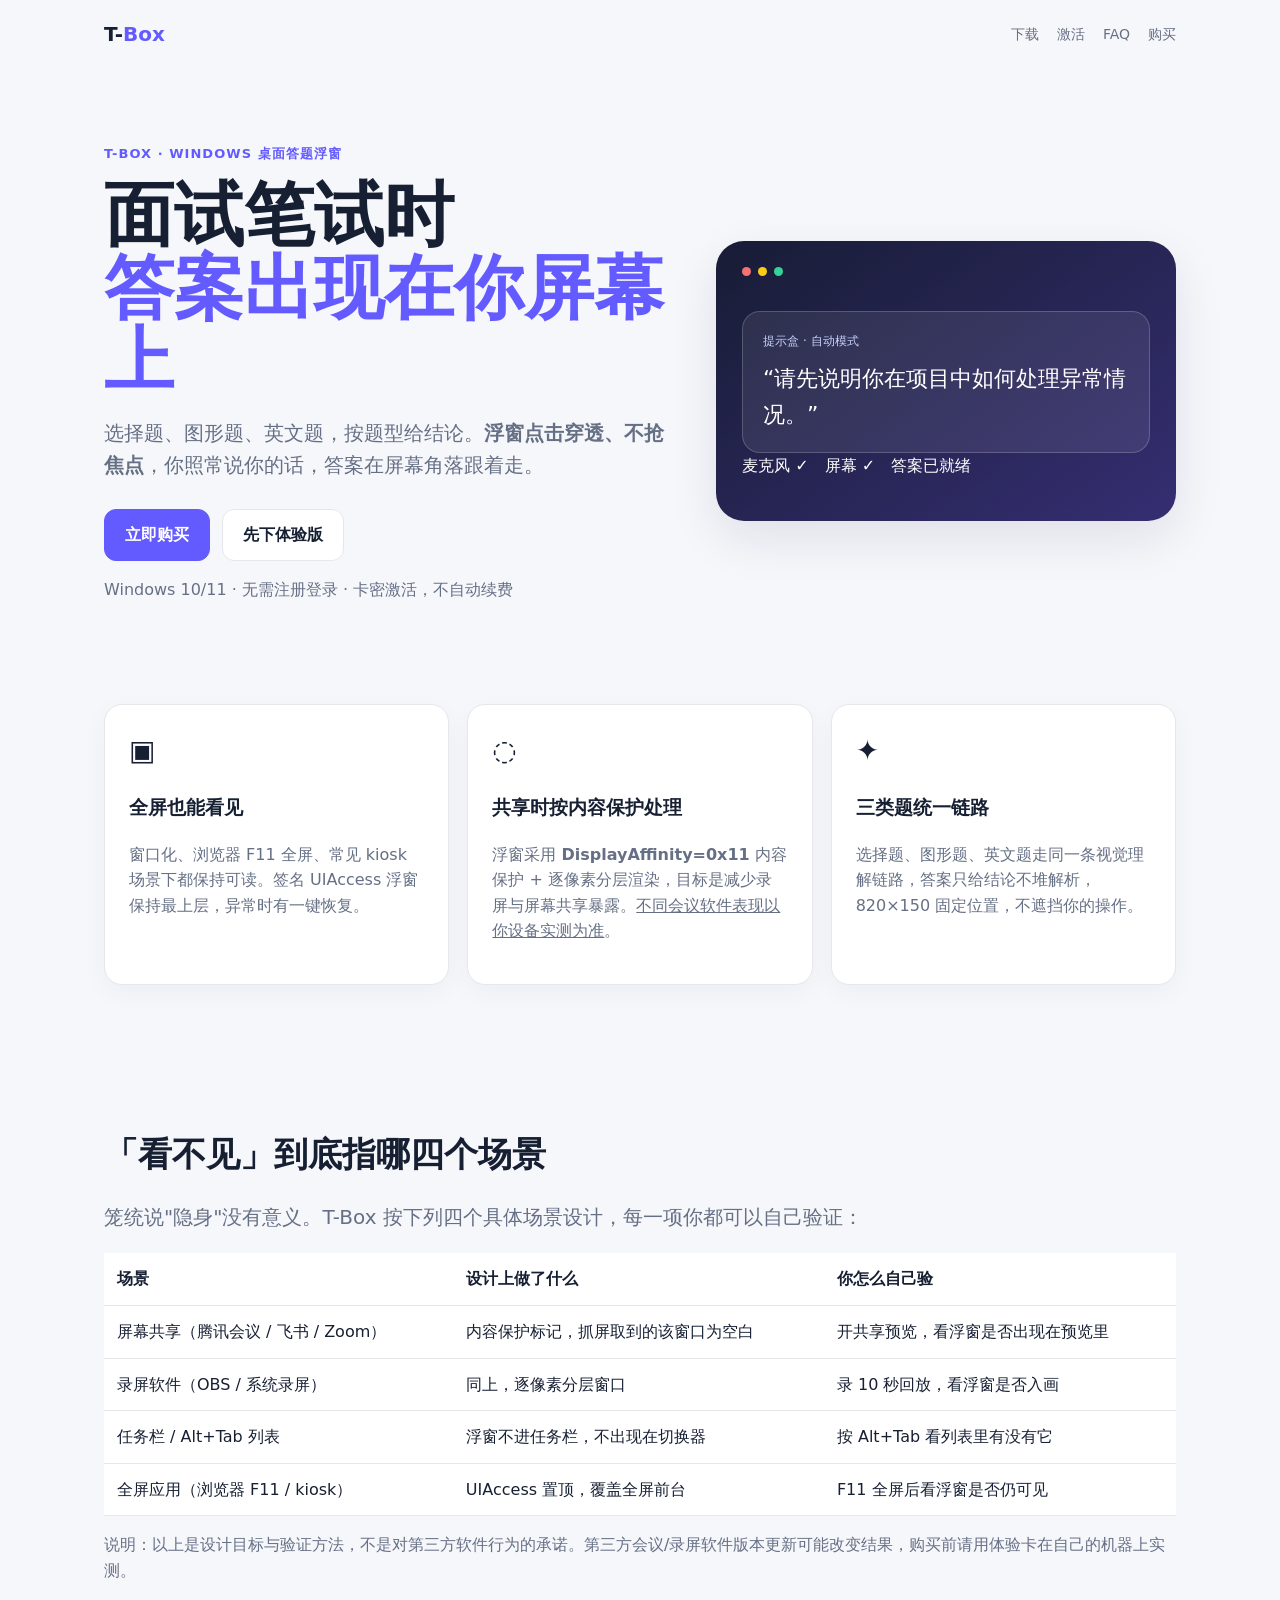
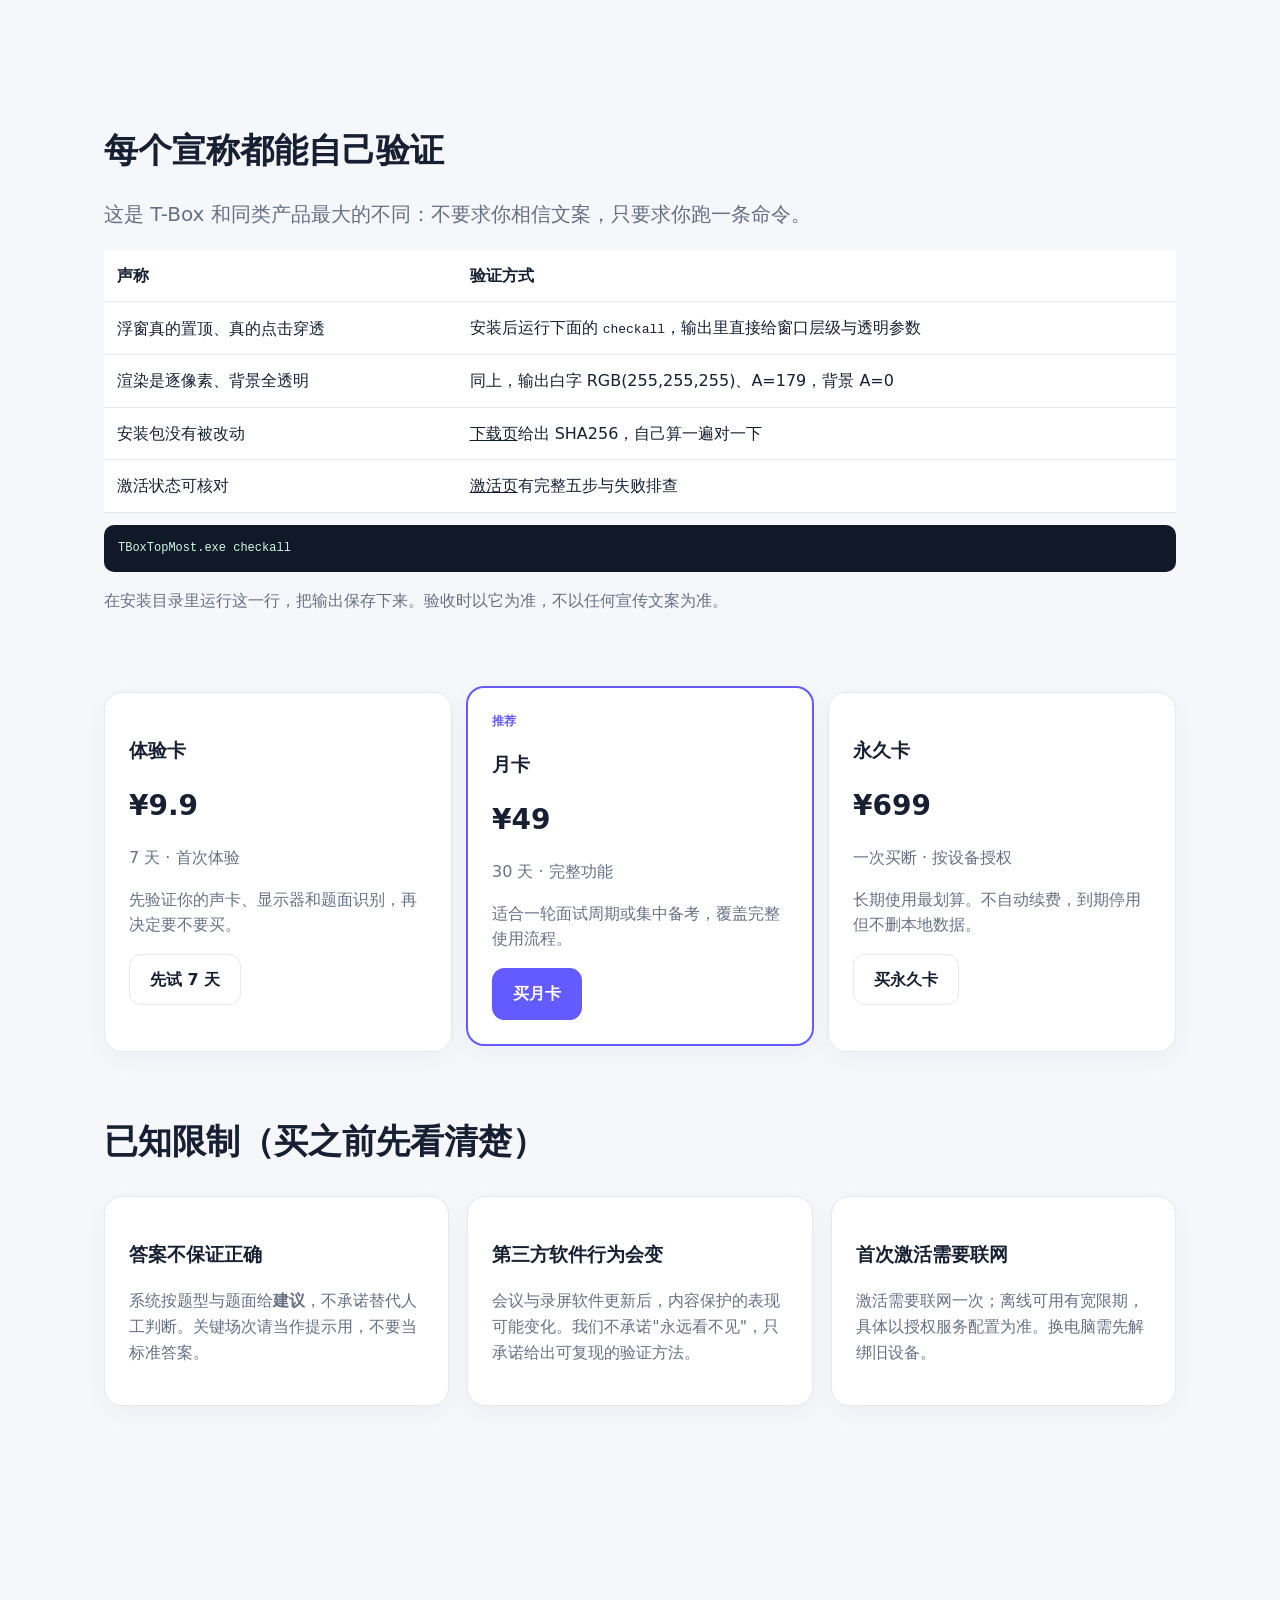
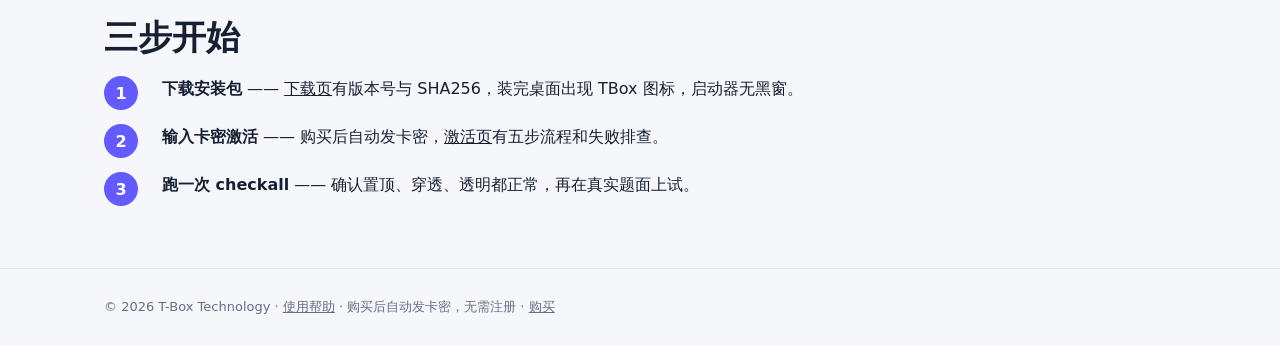
==== index.html @ 89841cba "T-Box 官网预览：4 页静态站（价格以 commercial/SELL.md 为准）" ====
<!doctype html>
<html lang="zh-CN">
<head>
<meta charset="utf-8">
<meta name="viewport" content="width=device-width,initial-scale=1">
<title>T-Box｜面试笔试时，答案出现在你屏幕上</title>
<meta name="description" content="T-Box 是 Windows 桌面答案浮窗：选择题、图形题、英文题按要求给答案，浮窗点击穿透、不抢焦点，共享与录屏按内容保护设计。先试后买，卡密激活，不自动续费。">
<link rel="stylesheet" href="assets/style.css?v=0.1.21">
<script src="assets/config.js?v=0.1.21"></script>
<script defer src="assets/app.js?v=0.1.21"></script>
<link rel="icon" href="assets/img/logo.svg" type="image/svg+xml"></head>
<body>

<nav class="nav">
  <a class="brand" href="index.html">T-<span>Box</span></a>
  <div class="navlinks">
    <a href="download.html">下载</a>
    <a href="activate.html">激活</a>
    <a href="faq.html">FAQ</a>
    <a data-buy href="#buy">购买</a>
  </div>
</nav>

<main class="wrap">

  <!-- 首屏：3 秒说清「谁的什么痛、怎么解决、凭什么信」 -->
  <section class="hero">
    <div>
      <div class="eyebrow">T-BOX · WINDOWS 桌面答题浮窗</div>
      <h1>面试笔试时<br><em>答案出现在你屏幕上</em></h1>
      <p class="lead">选择题、图形题、英文题，按题型给结论。<strong>浮窗点击穿透、不抢焦点</strong>，你照常说你的话，答案在屏幕角落跟着走。</p>
      <div class="actions">
        <a class="btn primary" data-buy href="#buy">立即购买</a>
        <a class="btn" href="download.html">先下体验版</a>
      </div>
      <p class="muted">Windows 10/11 · 无需注册登录 · 卡密激活，不自动续费</p>
    </div>
    <div class="hero-card">
      <div class="mockbar"><i class="dot"></i><i class="dot"></i><i class="dot"></i></div>
      <div class="answer"><small>提示盒 · 自动模式</small>“请先说明你在项目中如何处理异常情况。”</div>
      <div>麦克风 ✓　屏幕 ✓　答案已就绪</div>
    </div>
  </section>

  <!-- 三个核心能力 -->
  <section class="cards">
    <article class="card">
      <div class="icon">▣</div>
      <h3>全屏也能看见</h3>
      <p class="muted">窗口化、浏览器 F11 全屏、常见 kiosk 场景下都保持可读。签名 UIAccess 浮窗保持最上层，异常时有一键恢复。</p>
    </article>
    <article class="card">
      <div class="icon">◌</div>
      <h3>共享时按内容保护处理</h3>
      <p class="muted">浮窗采用 <strong>DisplayAffinity=0x11</strong> 内容保护 + 逐像素分层渲染，目标是减少录屏与屏幕共享暴露。<a href="faq.html">不同会议软件表现以你设备实测为准</a>。</p>
    </article>
    <article class="card">
      <div class="icon">✦</div>
      <h3>三类题统一链路</h3>
      <p class="muted">选择题、图形题、英文题走同一条视觉理解链路，答案只给结论不堆解析，820×150 固定位置，不遮挡你的操作。</p>
    </article>
  </section>

  <!-- 照搬竞品最强的一招：把「看不见」拆成四个具体场景 -->
  <section class="section">
    <h2>「看不见」到底指哪四个场景</h2>
    <p class="lead">笼统说"隐身"没有意义。T-Box 按下列四个具体场景设计，每一项你都可以自己验证：</p>
    <table class="table">
      <thead><tr><th>场景</th><th>设计上做了什么</th><th>你怎么自己验</th></tr></thead>
      <tbody>
        <tr><td>屏幕共享（腾讯会议 / 飞书 / Zoom）</td><td>内容保护标记，抓屏取到的该窗口为空白</td><td>开共享预览，看浮窗是否出现在预览里</td></tr>
        <tr><td>录屏软件（OBS / 系统录屏）</td><td>同上，逐像素分层窗口</td><td>录 10 秒回放，看浮窗是否入画</td></tr>
        <tr><td>任务栏 / Alt+Tab 列表</td><td>浮窗不进任务栏，不出现在切换器</td><td>按 Alt+Tab 看列表里有没有它</td></tr>
        <tr><td>全屏应用（浏览器 F11 / kiosk）</td><td>UIAccess 置顶，覆盖全屏前台</td><td>F11 全屏后看浮窗是否仍可见</td></tr>
      </tbody>
    </table>
    <p class="muted">说明：以上是设计目标与验证方法，不是对第三方软件行为的承诺。第三方会议/录屏软件版本更新可能改变结果，购买前请用体验卡在自己的机器上实测。</p>
  </section>

  <!-- 我们的差异化：可验证。竞品全是纯文案 -->
  <section class="section">
    <h2>每个宣称都能自己验证</h2>
    <p class="lead">这是 T-Box 和同类产品最大的不同：不要求你相信文案，只要求你跑一条命令。</p>
    <table class="table">
      <thead><tr><th>声称</th><th>验证方式</th></tr></thead>
      <tbody>
        <tr><td>浮窗真的置顶、真的点击穿透</td><td>安装后运行下面的 <code>checkall</code>，输出里直接给窗口层级与透明参数</td></tr>
        <tr><td>渲染是逐像素、背景全透明</td><td>同上，输出白字 RGB(255,255,255)、A=179，背景 A=0</td></tr>
        <tr><td>安装包没有被改动</td><td><a href="download.html">下载页</a>给出 SHA256，自己算一遍对一下</td></tr>
        <tr><td>激活状态可核对</td><td><a href="activate.html">激活页</a>有完整五步与失败排查</td></tr>
      </tbody>
    </table>
    <pre class="code">TBoxTopMost.exe checkall</pre>
    <p class="muted">在安装目录里运行这一行，把输出保存下来。验收时以它为准，不以任何宣传文案为准。</p>
  </section>

  <!-- 价格：唯一数据源，与 commercial/SELL.md 保持一致 -->
  <section class="pricing">
    <article class="card price">
      <h3>体验卡</h3>
      <strong>¥9.9</strong>
      <p class="muted">7 天 · 首次体验</p>
      <p class="muted">先验证你的声卡、显示器和题面识别，再决定要不要买。</p>
      <a class="btn" data-buy href="#buy">先试 7 天</a>
    </article>
    <article class="card price recommended">
      <div class="tag">推荐</div>
      <h3>月卡</h3>
      <strong>¥49</strong>
      <p class="muted">30 天 · 完整功能</p>
      <p class="muted">适合一轮面试周期或集中备考，覆盖完整使用流程。</p>
      <a class="btn primary" data-buy href="#buy">买月卡</a>
    </article>
    <article class="card price">
      <h3>永久卡</h3>
      <strong>¥699</strong>
      <p class="muted">一次买断 · 按设备授权</p>
      <p class="muted">长期使用最划算。不自动续费，到期停用但不删本地数据。</p>
      <a class="btn" data-buy href="#buy">买永久卡</a>
    </article>
  </section>

  <!-- 已知限制：诚实是最便宜的信任 -->
  <section class="section">
    <h2>已知限制（买之前先看清楚）</h2>
    <div class="cards">
      <article class="card">
        <h3>答案不保证正确</h3>
        <p class="muted">系统按题型与题面给<strong>建议</strong>，不承诺替代人工判断。关键场次请当作提示用，不要当标准答案。</p>
      </article>
      <article class="card">
        <h3>第三方软件行为会变</h3>
        <p class="muted">会议与录屏软件更新后，内容保护的表现可能变化。我们不承诺"永远看不见"，只承诺给出可复现的验证方法。</p>
      </article>
      <article class="card">
        <h3>首次激活需要联网</h3>
        <p class="muted">激活需要联网一次；离线可用有宽限期，具体以授权服务配置为准。换电脑需先解绑旧设备。</p>
      </article>
    </div>
  </section>

  <!-- 上手三步 -->
  <section class="section">
    <h2>三步开始</h2>
    <div class="steps">
      <div class="step"><div><strong>下载安装包</strong> —— <a href="download.html">下载页</a>有版本号与 SHA256，装完桌面出现 TBox 图标，启动器无黑窗。</div></div>
      <div class="step"><div><strong>输入卡密激活</strong> —— 购买后自动发卡密，<a href="activate.html">激活页</a>有五步流程和失败排查。</div></div>
      <div class="step"><div><strong>跑一次 checkall</strong> —— 确认置顶、穿透、透明都正常，再在真实题面上试。</div></div>
    </div>
  </section>

</main>

<footer class="footer">
  <div class="wrap">
    © 2026 T-Box Technology · <a href="faq.html">使用帮助</a> · 购买后自动发卡密，无需注册 ·
    <a data-buy href="#buy">购买</a>
  </div>
</footer>

</body>
</html>
---- assets/style.css ----
:root{color-scheme:light dark;--bg:#f6f7fb;--panel:#fff;--text:#172033;--muted:#667085;--line:#e5e7eb;--accent:#635bff;--shadow:0 18px 50px #10182818}*{box-sizing:border-box}body{margin:0;font-family:system-ui,-apple-system,"Segoe UI","Microsoft YaHei",sans-serif;background:var(--bg);color:var(--text);line-height:1.6}a{color:inherit}.nav,.wrap{max-width:1120px;margin:auto}.nav{padding:18px 24px;display:flex;align-items:center;justify-content:space-between}.brand{font-weight:800;font-size:20px;text-decoration:none}.brand span{color:var(--accent)}.navlinks{display:flex;gap:18px;font-size:14px;color:var(--muted)}.navlinks a{text-decoration:none}.hero{padding:76px 0 70px;display:grid;grid-template-columns:1.1fr .9fr;gap:50px;align-items:center}.wrap{padding:0 24px}.eyebrow{color:var(--accent);font-weight:700;font-size:13px;letter-spacing:.08em}.hero h1{font-size:clamp(38px,6vw,70px);line-height:1.04;margin:14px 0}.hero h1 em{font-style:normal;color:var(--accent)}.lead{font-size:20px;color:var(--muted)}.actions{display:flex;gap:12px;margin-top:28px;flex-wrap:wrap}.btn{display:inline-flex;align-items:center;justify-content:center;padding:12px 20px;border-radius:12px;text-decoration:none;font-weight:750;border:1px solid var(--line);background:var(--panel)}.btn.primary{background:var(--accent);border-color:var(--accent);color:#fff}.hero-card{background:linear-gradient(145deg,#181c35,#352e72);border-radius:28px;padding:26px;color:#fff;box-shadow:var(--shadow);min-height:280px}.mockbar{display:flex;gap:7px}.dot{width:9px;height:9px;border-radius:50%;background:#f87171}.dot:nth-child(2){background:#facc15}.dot:nth-child(3){background:#34d399}.answer{margin-top:35px;border:1px solid #ffffff30;background:#ffffff15;border-radius:18px;padding:20px;font-size:22px}.answer small{display:block;font-size:12px;color:#c7d2fe;margin-bottom:10px}.cards,.pricing{display:grid;gap:18px}.cards{grid-template-columns:repeat(3,1fr);padding:16px 0 80px}.card,.panel{background:var(--panel);border:1px solid var(--line);border-radius:18px;padding:24px;box-shadow:0 8px 26px #1018280a}.icon{font-size:28px}.muted{color:var(--muted)}.section{padding:62px 0}.section h2{font-size:34px;margin:0 0 12px}.pricing{grid-template-columns:repeat(auto-fit,minmax(240px,1fr));gap:14px}.price strong{font-size:28px}.price.recommended{border:2px solid var(--accent);transform:translateY(-6px)}.tag{color:var(--accent);font-size:12px;font-weight:800}.footer{border-top:1px solid var(--line);padding:28px 0;color:var(--muted);font-size:13px}.table{width:100%;border-collapse:collapse;background:var(--panel)}.table th,.table td{padding:13px;border-bottom:1px solid var(--line);text-align:left}.code{font-family:ui-monospace,Consolas,monospace;word-break:break-all;font-size:12px;background:#111827;color:#d1fae5;padding:14px;border-radius:10px}.steps{counter-reset:step;display:grid;gap:14px}.step{display:grid;grid-template-columns:44px 1fr;gap:14px}.step:before{counter-increment:step;content:counter(step);background:var(--accent);color:white;border-radius:50%;width:34px;height:34px;display:grid;place-items:center;font-weight:800}.placeholder{border:1px dashed #94a3b8;border-radius:12px;padding:22px;text-align:center;color:var(--muted)}.faq details{background:var(--panel);border:1px solid var(--line);padding:16px 18px;border-radius:12px;margin:10px 0}.faq summary{font-weight:700;cursor:pointer}@media(max-width:800px){.hero{grid-template-columns:1fr;padding-top:45px}.cards,.pricing{grid-template-columns:1fr}.navlinks{display:none}.hero-card{min-height:220px}}@media(prefers-color-scheme:dark){:root{--bg:#0b1020;--panel:#121a2b;--text:#edf2ff;--muted:#aab4c8;--line:#27334d;--shadow:0 18px 50px #0006}}
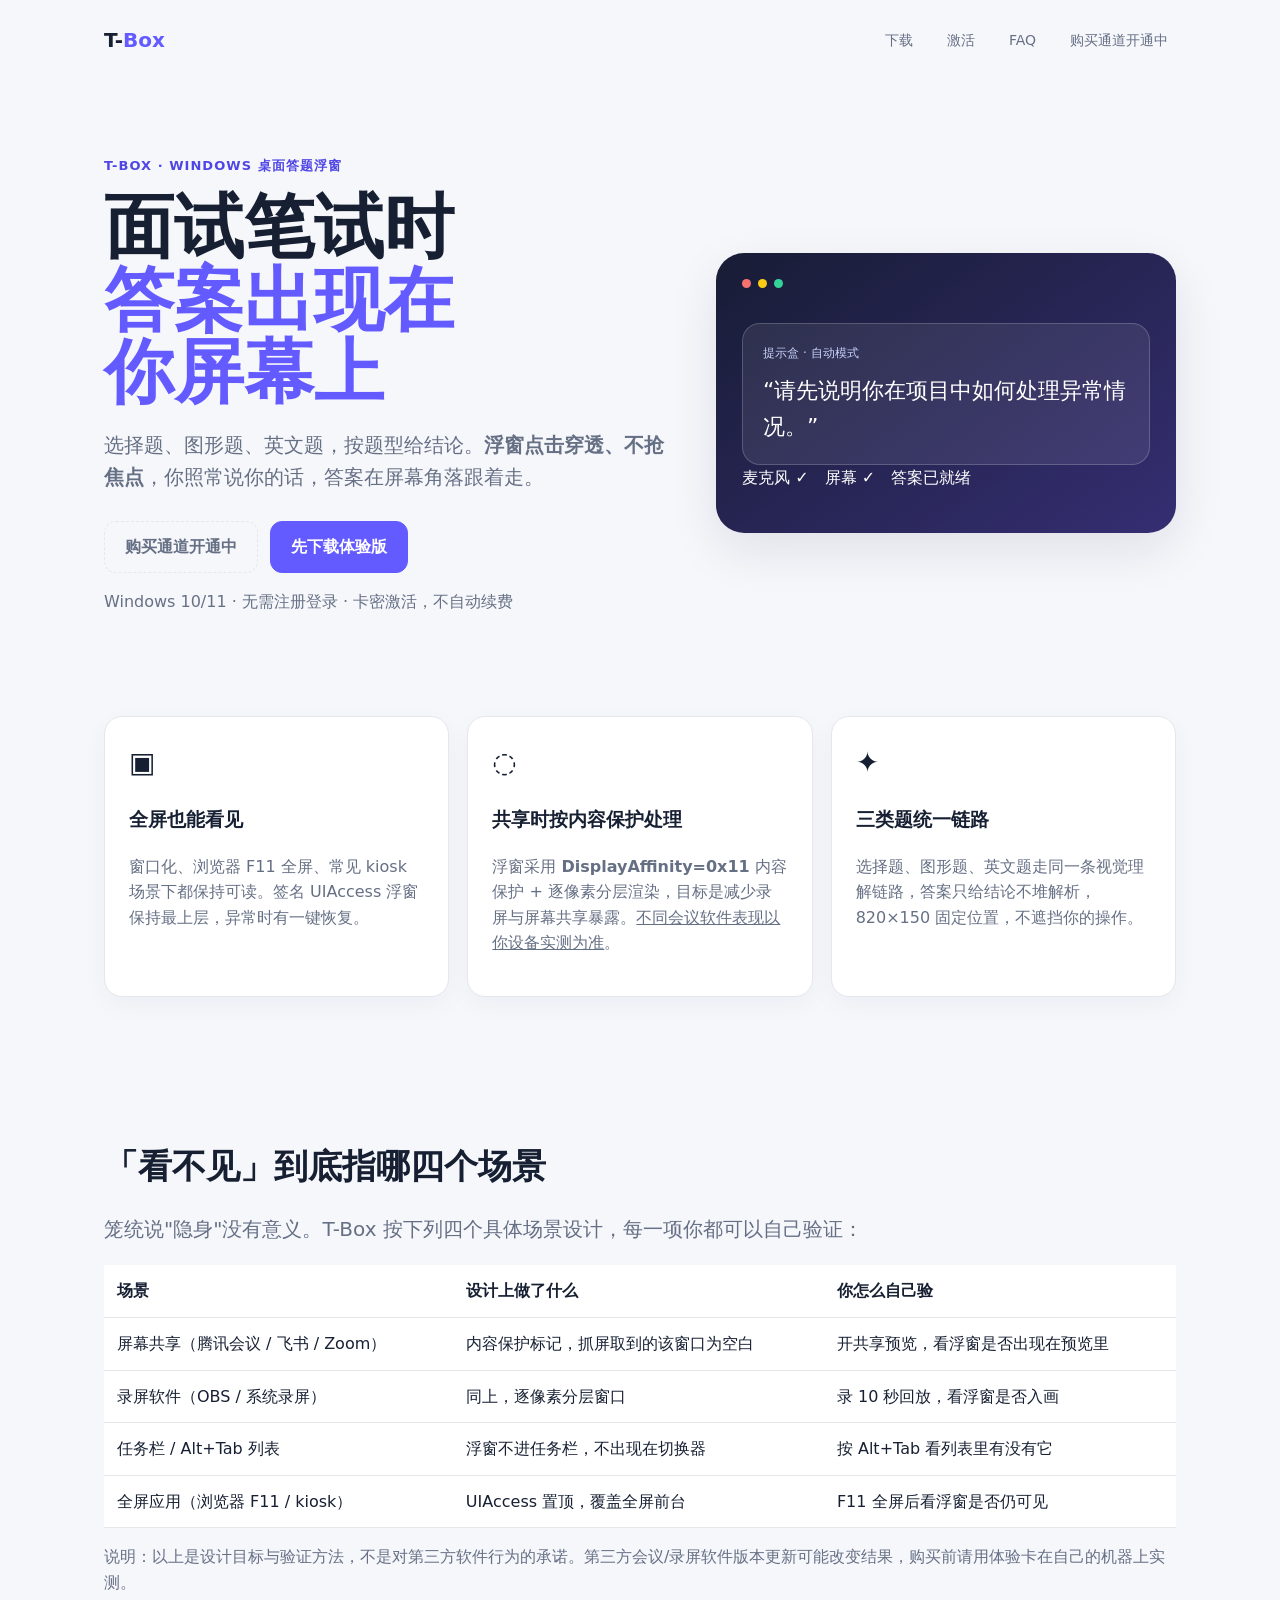
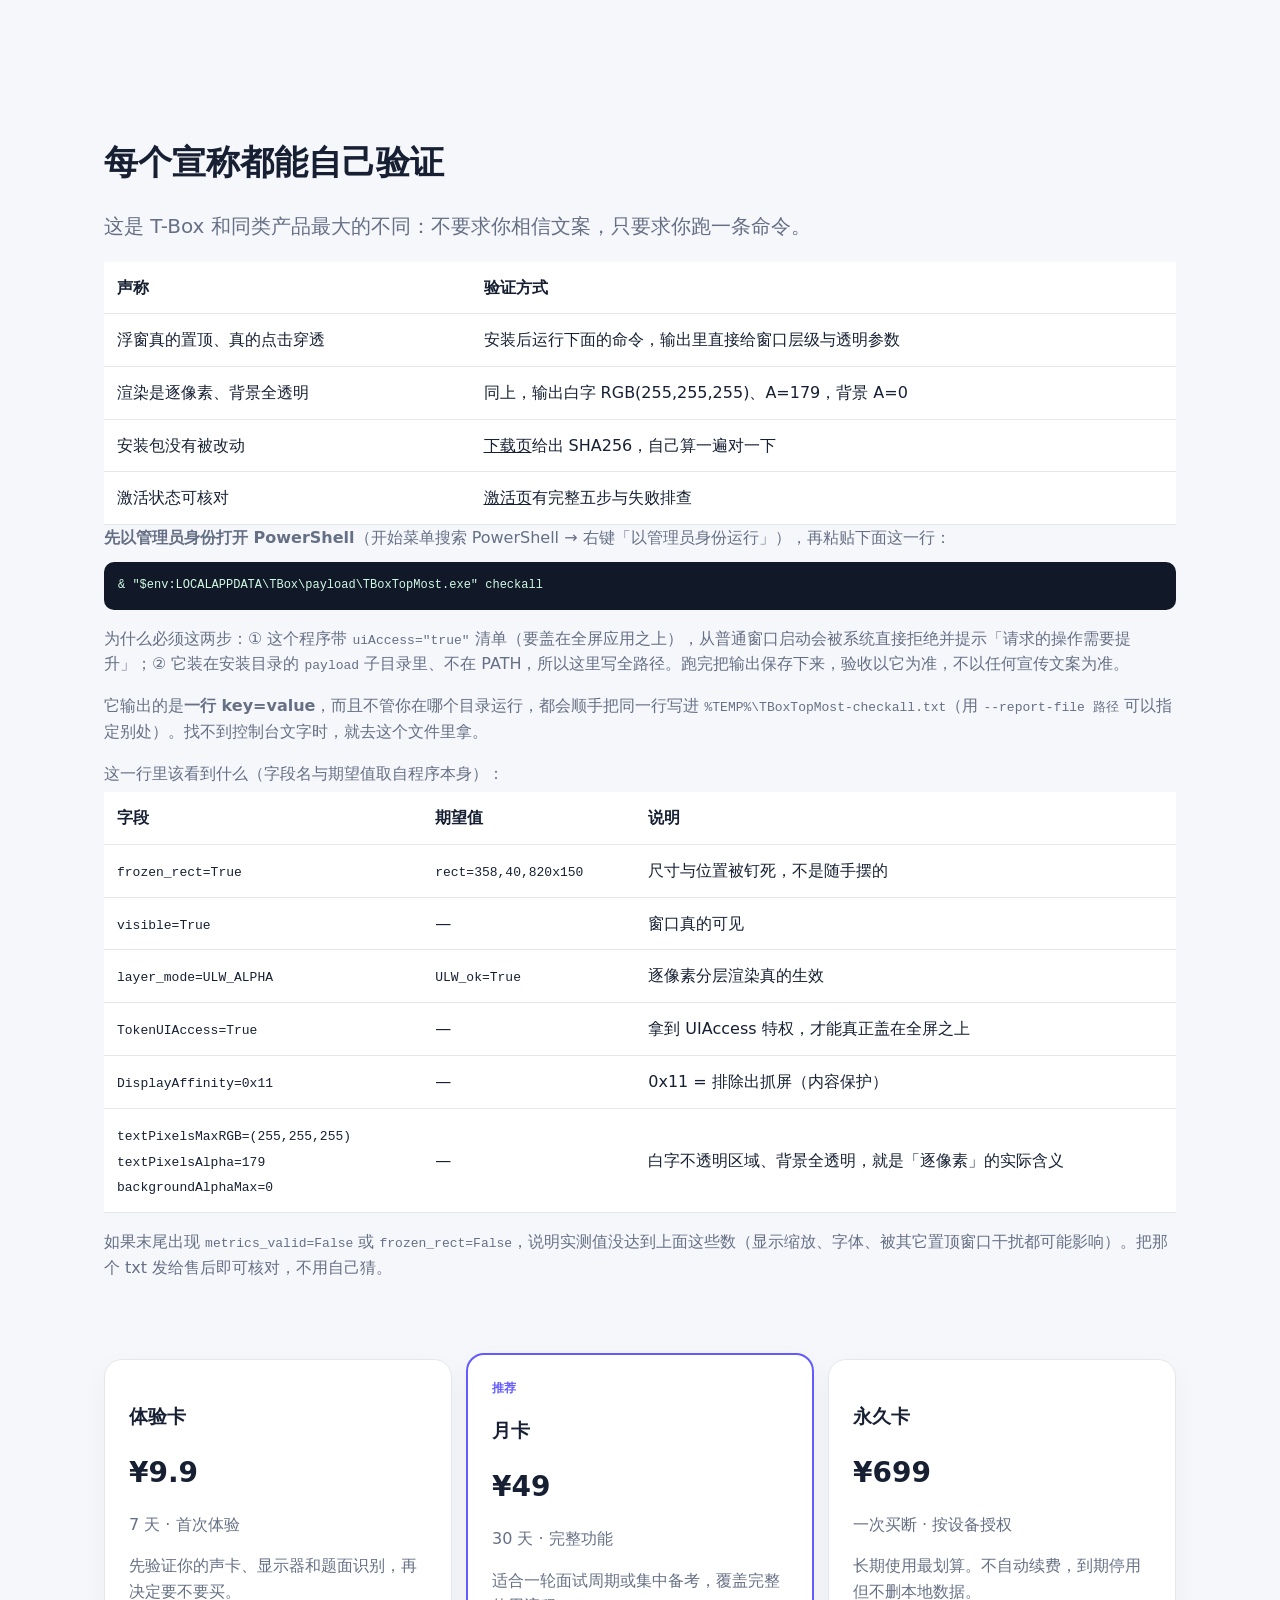
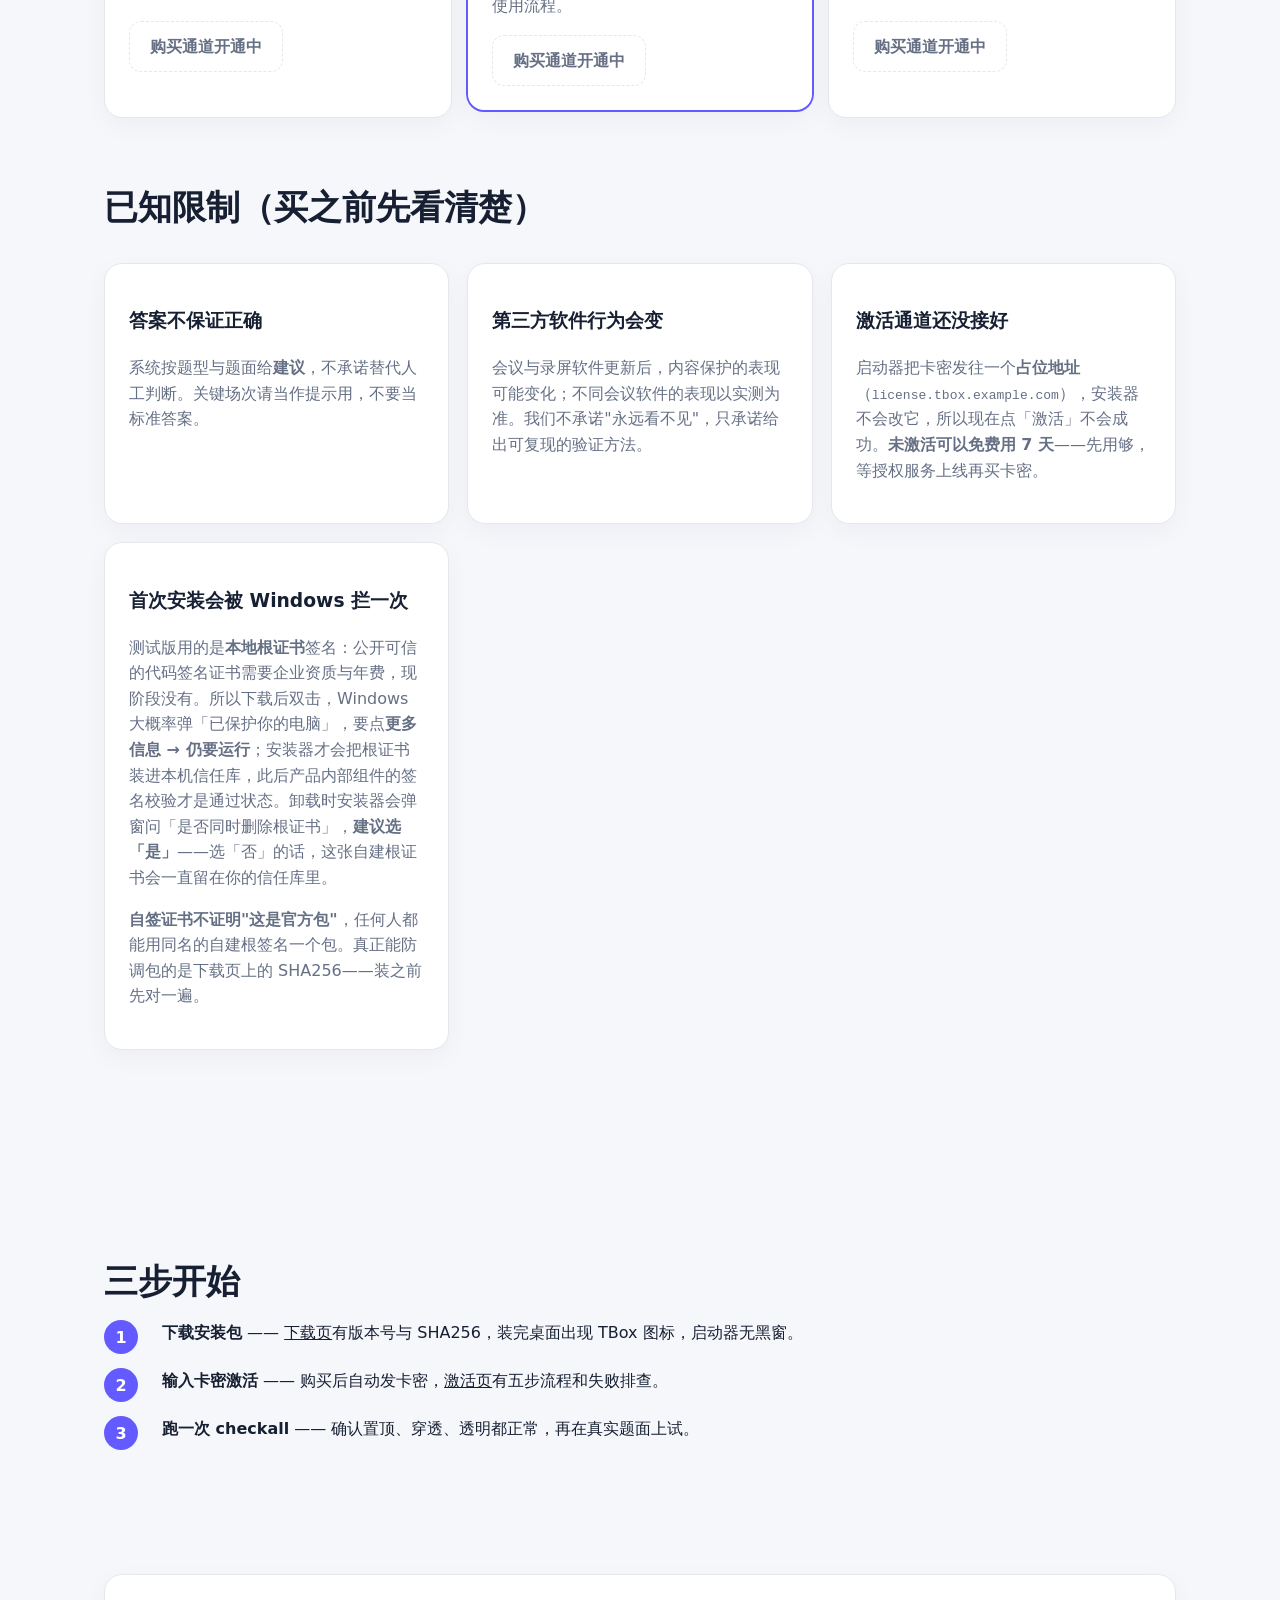
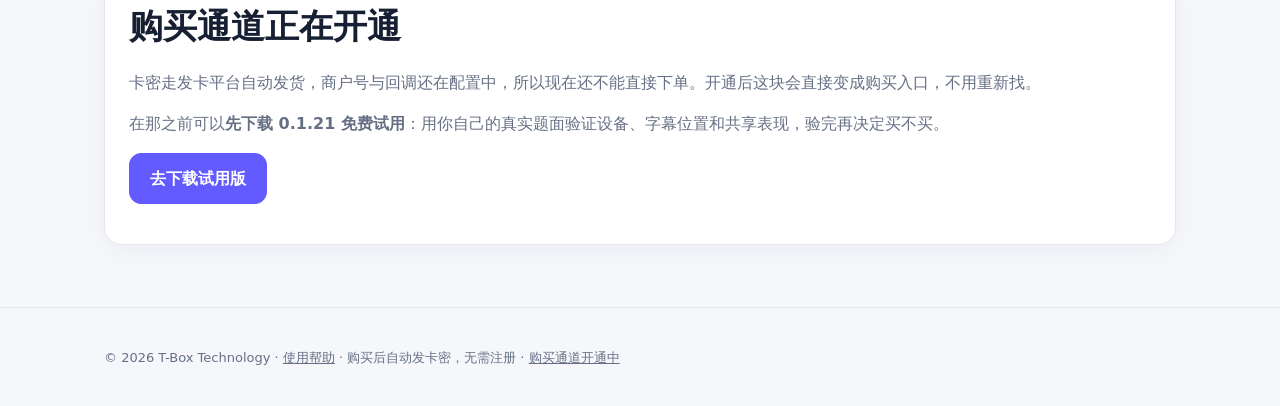
==== commit 4d64ea7b: "预览站发布（2026-10-19 08:31）" ====
--- a/index.html
+++ b/index.html
@@ -5,9 +5,48 @@
 <meta name="viewport" content="width=device-width,initial-scale=1">
 <title>T-Box｜面试笔试时，答案出现在你屏幕上</title>
 <meta name="description" content="T-Box 是 Windows 桌面答案浮窗：选择题、图形题、英文题按要求给答案，浮窗点击穿透、不抢焦点，共享与录屏按内容保护设计。先试后买，卡密激活，不自动续费。">
-<link rel="stylesheet" href="assets/style.css?v=0.1.21">
-<script src="assets/config.js?v=0.1.21"></script>
-<script defer src="assets/app.js?v=0.1.21"></script>
+<!-- 分享卡片：这站主要在 QQ 群 / 微信里传，没有 og 标签时链接预览是空白的。 -->
+<meta property="og:type" content="website">
+<meta property="og:site_name" content="T-Box">
+<meta property="og:title" content="T-Box｜面试笔试时，答案出现在你屏幕上">
+<meta property="og:description" content="Windows 桌面答案浮窗，点击穿透、不抢焦点。卡密激活，不自动续费。每个宣称都附一条你自己能跑的验证命令。">
+<meta property="og:url" content="https://tbox.du4s.com/">
+<meta property="og:image" content="https://tbox.du4s.com/assets/img/og.png">
+<meta property="og:image:width" content="1200">
+<meta property="og:image:height" content="630">
+<meta property="og:image:type" content="image/png">
+<meta property="og:image:alt" content="T-Box 桌面答案浮窗：选择题、图形题、英文题给答案，浮窗点击穿透、不抢焦点，卡密激活不自动续费">
+<meta name="twitter:card" content="summary_large_image">
+<meta name="twitter:image" content="https://tbox.du4s.com/assets/img/og.png">
+<meta name="twitter:image:alt" content="T-Box 桌面答案浮窗：选择题、图形题、英文题给答案，浮窗点击穿透、不抢焦点，卡密激活不自动续费">
+<link rel="canonical" href="https://tbox.du4s.com/">
+<!-- 颜色取自 assets/style.css 实测变量：浅色 --bg:#f6f7fb，深色 --bg:#0b1020 -->
+<meta name="theme-color" content="#f6f7fb" media="(prefers-color-scheme: light)">
+<meta name="theme-color" content="#0b1020" media="(prefers-color-scheme: dark)">
+<!--
+  结构化数据刻意不写 availability：购买通道还没接，写 InStock 就是假话；
+  也刻意不写 aggregateRating：没有真实评价就不能编。
+  （价格口径的出处属于仓库内部文档，不写进对外页面——HTML 注释是任何访客都能看到的。）
+-->
+<script type="application/ld+json">
+{
+  "@context": "https://schema.org",
+  "@type": "Product",
+  "name": "T-Box",
+  "description": "Windows 桌面答案浮窗：选择题、图形题、英文题按要求给答案，浮窗点击穿透、不抢焦点。卡密激活，不自动续费。",
+  "brand": { "@type": "Brand", "name": "T-Box" },
+  "url": "https://tbox.du4s.com/",
+  "image": "https://tbox.du4s.com/assets/img/og.png",
+  "offers": [
+    { "@type": "Offer", "name": "体验卡", "price": "9.9", "priceCurrency": "CNY" },
+    { "@type": "Offer", "name": "月卡", "price": "49", "priceCurrency": "CNY" },
+    { "@type": "Offer", "name": "永久卡", "price": "699", "priceCurrency": "CNY" }
+  ]
+}
+</script>
+<link rel="stylesheet" href="assets/style.css?v=aa985563a3">
+<script src="assets/config.js?v=aa985563a3"></script>
+<script defer src="assets/app.js?v=aa985563a3"></script>
 <link rel="icon" href="assets/img/logo.svg" type="image/svg+xml"></head>
 <body>
 
@@ -17,7 +56,7 @@
     <a href="download.html">下载</a>
     <a href="activate.html">激活</a>
     <a href="faq.html">FAQ</a>
-    <a data-buy href="#buy">购买</a>
+    <a data-buy href="#buy-pending">购买</a>
   </div>
 </nav>
 
@@ -27,11 +66,11 @@
   <section class="hero">
     <div>
       <div class="eyebrow">T-BOX · WINDOWS 桌面答题浮窗</div>
-      <h1>面试笔试时<br><em>答案出现在你屏幕上</em></h1>
+      <h1>面试笔试时<br><em>答案出现在<span class="nw">你屏幕上</span></em></h1>
       <p class="lead">选择题、图形题、英文题，按题型给结论。<strong>浮窗点击穿透、不抢焦点</strong>，你照常说你的话，答案在屏幕角落跟着走。</p>
       <div class="actions">
-        <a class="btn primary" data-buy href="#buy">立即购买</a>
-        <a class="btn" href="download.html">先下体验版</a>
+        <a class="btn primary" data-buy href="#buy-pending">立即购买</a>
+        <a class="btn" href="download.html" data-fallback-primary>先下载体验版</a>
       </div>
       <p class="muted">Windows 10/11 · 无需注册登录 · 卡密激活，不自动续费</p>
     </div>
@@ -84,24 +123,37 @@
     <table class="table">
       <thead><tr><th>声称</th><th>验证方式</th></tr></thead>
       <tbody>
-        <tr><td>浮窗真的置顶、真的点击穿透</td><td>安装后运行下面的 <code>checkall</code>，输出里直接给窗口层级与透明参数</td></tr>
+        <tr><td>浮窗真的置顶、真的点击穿透</td><td>安装后运行下面的命令，输出里直接给窗口层级与透明参数</td></tr>
         <tr><td>渲染是逐像素、背景全透明</td><td>同上，输出白字 RGB(255,255,255)、A=179，背景 A=0</td></tr>
         <tr><td>安装包没有被改动</td><td><a href="download.html">下载页</a>给出 SHA256，自己算一遍对一下</td></tr>
         <tr><td>激活状态可核对</td><td><a href="activate.html">激活页</a>有完整五步与失败排查</td></tr>
       </tbody>
     </table>
-    <pre class="code">TBoxTopMost.exe checkall</pre>
-    <p class="muted">在安装目录里运行这一行，把输出保存下来。验收时以它为准，不以任何宣传文案为准。</p>
-  </section>
-
-  <!-- 价格：唯一数据源，与 commercial/SELL.md 保持一致 -->
+    <p class="muted" style="margin:0 0 8px"><strong>先以管理员身份打开 PowerShell</strong>（开始菜单搜索 PowerShell → 右键「以管理员身份运行」），再粘贴下面这一行：</p>
+    <pre class="code">&amp; "$env:LOCALAPPDATA\TBox\payload\TBoxTopMost.exe" checkall</pre>
+    <p class="muted">为什么必须这两步：① 这个程序带 <code>uiAccess="true"</code> 清单（要盖在全屏应用之上），从普通窗口启动会被系统直接拒绝并提示「请求的操作需要提升」；② 它装在安装目录的 <code>payload</code> 子目录里、不在 PATH，所以这里写全路径。跑完把输出保存下来，验收以它为准，不以任何宣传文案为准。</p>
+    <p class="muted">它输出的是<b>一行 key=value</b>，而且不管你在哪个目录运行，都会顺手把同一行写进 <code>%TEMP%\TBoxTopMost-checkall.txt</code>（用 <code>--report-file 路径</code> 可以指定别处）。找不到控制台文字时，就去这个文件里拿。</p>
+    <p class="muted" style="margin-bottom:6px">这一行里该看到什么（字段名与期望值取自程序本身）：</p>
+    <table class="table">
+      <tr><th>字段</th><th>期望值</th><th>说明</th></tr>
+      <tr><td><code>frozen_rect=True</code></td><td><code>rect=358,40,820x150</code></td><td>尺寸与位置被钉死，不是随手摆的</td></tr>
+      <tr><td><code>visible=True</code></td><td>—</td><td>窗口真的可见</td></tr>
+      <tr><td><code>layer_mode=ULW_ALPHA</code></td><td><code>ULW_ok=True</code></td><td>逐像素分层渲染真的生效</td></tr>
+      <tr><td><code>TokenUIAccess=True</code></td><td>—</td><td>拿到 UIAccess 特权，才能真正盖在全屏之上</td></tr>
+      <tr><td><code>DisplayAffinity=0x11</code></td><td>—</td><td>0x11 = 排除出抓屏（内容保护）</td></tr>
+      <tr><td><code>textPixelsMaxRGB=(255,255,255)</code><br><code>textPixelsAlpha=179</code><br><code>backgroundAlphaMax=0</code></td><td>—</td><td>白字不透明区域、背景全透明，就是「逐像素」的实际含义</td></tr>
+    </table>
+    <p class="muted">如果末尾出现 <code>metrics_valid=False</code> 或 <code>frozen_rect=False</code>，说明实测值没达到上面这些数（显示缩放、字体、被其它置顶窗口干扰都可能影响）。把那个 txt 发给售后即可核对，不用自己猜。</p>
+  </section>
+
+  <!-- 价格区：三档（体验卡 / 月卡 / 永久卡） -->
   <section class="pricing">
     <article class="card price">
       <h3>体验卡</h3>
       <strong>¥9.9</strong>
       <p class="muted">7 天 · 首次体验</p>
       <p class="muted">先验证你的声卡、显示器和题面识别，再决定要不要买。</p>
-      <a class="btn" data-buy href="#buy">先试 7 天</a>
+      <a class="btn" data-buy href="#buy-pending">先试 7 天</a>
     </article>
     <article class="card price recommended">
       <div class="tag">推荐</div>
@@ -109,14 +161,14 @@
       <strong>¥49</strong>
       <p class="muted">30 天 · 完整功能</p>
       <p class="muted">适合一轮面试周期或集中备考，覆盖完整使用流程。</p>
-      <a class="btn primary" data-buy href="#buy">买月卡</a>
+      <a class="btn primary" data-buy href="#buy-pending">买月卡</a>
     </article>
     <article class="card price">
       <h3>永久卡</h3>
       <strong>¥699</strong>
       <p class="muted">一次买断 · 按设备授权</p>
       <p class="muted">长期使用最划算。不自动续费，到期停用但不删本地数据。</p>
-      <a class="btn" data-buy href="#buy">买永久卡</a>
+      <a class="btn" data-buy href="#buy-pending">买永久卡</a>
     </article>
   </section>
 
@@ -130,11 +182,16 @@
       </article>
       <article class="card">
         <h3>第三方软件行为会变</h3>
-        <p class="muted">会议与录屏软件更新后，内容保护的表现可能变化。我们不承诺"永远看不见"，只承诺给出可复现的验证方法。</p>
-      </article>
-      <article class="card">
-        <h3>首次激活需要联网</h3>
-        <p class="muted">激活需要联网一次；离线可用有宽限期，具体以授权服务配置为准。换电脑需先解绑旧设备。</p>
+        <p class="muted">会议与录屏软件更新后，内容保护的表现可能变化；不同会议软件的表现以实测为准。我们不承诺"永远看不见"，只承诺给出可复现的验证方法。</p>
+      </article>
+      <article class="card">
+        <h3>激活通道还没接好</h3>
+        <p class="muted">启动器把卡密发往一个<strong>占位地址</strong>（<code>license.tbox.example.com</code>），安装器不会改它，所以现在点「激活」不会成功。<strong>未激活可以免费用 7 天</strong>——先用够，等授权服务上线再买卡密。</p>
+      </article>
+      <article class="card">
+        <h3>首次安装会被 Windows 拦一次</h3>
+        <p class="muted">测试版用的是<strong>本地根证书</strong>签名：公开可信的代码签名证书需要企业资质与年费，现阶段没有。所以下载后双击，Windows 大概率弹「已保护你的电脑」，要点<strong>更多信息 → 仍要运行</strong>；安装器才会把根证书装进本机信任库，此后产品内部组件的签名校验才是通过状态。卸载时安装器会弹窗问「是否同时删除根证书」，<strong>建议选「是」</strong>——选「否」的话，这张自建根证书会一直留在你的信任库里。</p>
+        <p class="muted"><strong>自签证书不证明"这是官方包"</strong>，任何人都能用同名的自建根签名一个包。真正能防调包的是下载页上的 SHA256——装之前先对一遍。</p>
       </article>
     </div>
   </section>
@@ -149,12 +206,25 @@
     </div>
   </section>
 
+
+  <!-- 购买未开通时显示的兜底区块：由 assets/app.js 在 BUY_URL 为空时取消 hidden。
+       为什么要有：BUY_URL 没填时，「立即购买」原来是个 href="#" 的死链，
+       用户点了只会跳回页首 + 冒出一行灰字。卖货站最贵的位置放一个点不动的按钮，
+       比不放还糟。现在它会把用户带到这段解释 + 一条真的能走的下载路径。 -->
+  <section class="section" id="buy-pending" hidden>
+    <div class="panel">
+      <h2>购买通道正在开通</h2>
+      <p class="muted">卡密走发卡平台自动发货，商户号与回调还在配置中，所以现在还不能直接下单。开通后这块会直接变成购买入口，不用重新找。</p>
+      <p class="muted">在那之前可以<strong>先下载 0.1.21 免费试用</strong>：用你自己的真实题面验证设备、字幕位置和共享表现，验完再决定买不买。</p>
+      <p><a class="btn primary" href="download.html#dl-actions" data-buy-pending-cta>去下载试用版</a></p>
+    </div>
+  </section>
 </main>
 
 <footer class="footer">
   <div class="wrap">
     © 2026 T-Box Technology · <a href="faq.html">使用帮助</a> · 购买后自动发卡密，无需注册 ·
-    <a data-buy href="#buy">购买</a>
+    <a data-buy href="#buy-pending">购买</a>
   </div>
 </footer>
 
--- a/assets/style.css
+++ b/assets/style.css
@@ -1 +1,30 @@
 :root{color-scheme:light dark;--bg:#f6f7fb;--panel:#fff;--text:#172033;--muted:#667085;--line:#e5e7eb;--accent:#635bff;--shadow:0 18px 50px #10182818}*{box-sizing:border-box}body{margin:0;font-family:system-ui,-apple-system,"Segoe UI","Microsoft YaHei",sans-serif;background:var(--bg);color:var(--text);line-height:1.6}a{color:inherit}.nav,.wrap{max-width:1120px;margin:auto}.nav{padding:18px 24px;display:flex;align-items:center;justify-content:space-between}.brand{font-weight:800;font-size:20px;text-decoration:none}.brand span{color:var(--accent)}.navlinks{display:flex;gap:18px;font-size:14px;color:var(--muted)}.navlinks a{text-decoration:none}.hero{padding:76px 0 70px;display:grid;grid-template-columns:1.1fr .9fr;gap:50px;align-items:center}.wrap{padding:0 24px}.eyebrow{color:var(--accent);font-weight:700;font-size:13px;letter-spacing:.08em}.hero h1{font-size:clamp(38px,6vw,70px);line-height:1.04;margin:14px 0}.hero h1 em{font-style:normal;color:var(--accent)}.lead{font-size:20px;color:var(--muted)}.actions{display:flex;gap:12px;margin-top:28px;flex-wrap:wrap}.btn{display:inline-flex;align-items:center;justify-content:center;padding:12px 20px;border-radius:12px;text-decoration:none;font-weight:750;border:1px solid var(--line);background:var(--panel)}.btn.primary{background:var(--accent);border-color:var(--accent);color:#fff}.hero-card{background:linear-gradient(145deg,#181c35,#352e72);border-radius:28px;padding:26px;color:#fff;box-shadow:var(--shadow);min-height:280px}.mockbar{display:flex;gap:7px}.dot{width:9px;height:9px;border-radius:50%;background:#f87171}.dot:nth-child(2){background:#facc15}.dot:nth-child(3){background:#34d399}.answer{margin-top:35px;border:1px solid #ffffff30;background:#ffffff15;border-radius:18px;padding:20px;font-size:22px}.answer small{display:block;font-size:12px;color:#c7d2fe;margin-bottom:10px}.cards,.pricing{display:grid;gap:18px}.cards{grid-template-columns:repeat(3,1fr);padding:16px 0 80px}.card,.panel{background:var(--panel);border:1px solid var(--line);border-radius:18px;padding:24px;box-shadow:0 8px 26px #1018280a}.icon{font-size:28px}.muted{color:var(--muted)}.section{padding:62px 0}.section h2{font-size:34px;margin:0 0 12px}.pricing{grid-template-columns:repeat(auto-fit,minmax(240px,1fr));gap:14px}.price strong{font-size:28px}.price.recommended{border:2px solid var(--accent);transform:translateY(-6px)}.tag{color:var(--accent);font-size:12px;font-weight:800}.footer{border-top:1px solid var(--line);padding:28px 0;color:var(--muted);font-size:13px}.table{width:100%;border-collapse:collapse;background:var(--panel)}.table th,.table td{padding:13px;border-bottom:1px solid var(--line);text-align:left}.code{font-family:ui-monospace,Consolas,monospace;word-break:break-all;font-size:12px;background:#111827;color:#d1fae5;padding:14px;border-radius:10px}.steps{counter-reset:step;display:grid;gap:14px}.step{display:grid;grid-template-columns:44px 1fr;gap:14px}.step:before{counter-increment:step;content:counter(step);background:var(--accent);color:white;border-radius:50%;width:34px;height:34px;display:grid;place-items:center;font-weight:800}.placeholder{border:1px dashed #94a3b8;border-radius:12px;padding:22px;text-align:center;color:var(--muted)}.faq details{background:var(--panel);border:1px solid var(--line);padding:16px 18px;border-radius:12px;margin:10px 0}.faq summary{font-weight:700;cursor:pointer}@media(max-width:800px){.hero{grid-template-columns:1fr;padding-top:45px}.cards,.pricing{grid-template-columns:1fr}.navlinks{display:none}.hero-card{min-height:220px}}@media(prefers-color-scheme:dark){:root{--bg:#0b1020;--panel:#121a2b;--text:#edf2ff;--muted:#aab4c8;--line:#27334d;--shadow:0 18px 50px #0006}}
+
+/* ── 触控可点性（2026-10-19 用 Playwright 在 375/393/768/1440 四种宽度实测） ──
+   实测发现三处"独立链接"的可点高度只有：.brand 32px、.navlinks a 22px、.footer a 17px，
+   都低于 44px 的手指目标下限。正文里的行内链接（例如「下载页给出 SHA256」中的链接）
+   属于句内元素，必须保持行内，不能为了点得准而撑高行距，所以这里只改独立链接。 */
+.brand,.navlinks a,.footer a{display:inline-flex;align-items:center;min-height:44px}
+.navlinks a{padding:0 8px}
+/* 标题折行：375px 实测 H1 折成「面试笔试时 / 答案出现在你屏幕 / 上」，
+   最后一行只剩一个「上」字（孤字）。text-wrap:balance 让各行长度接近，
+   老浏览器不认识这条属性就按原样折行，不会更差。 */
+.hero h1{text-wrap:balance}.nw{white-space:nowrap}
+/* ── 小字强调色的对比度（2026-10-19 实测，WCAG AA 小字要求 4.5） ──
+   .eyebrow 是 13px bold，属于"小字"，但它用的 --accent(#635bff)：
+     浅色底 #f6f7fb → 4.39  不达标
+     深色底 #0b1020 → 4.03  不达标
+   换成实测达标的值：浅色 #4f46e5 → 5.87；深色 #8b85ff → 6.22。
+   大标题(h1 em)和按钮底色仍用 --accent —— 它们要么是大字号(只需 3.0)，
+   要么是白字压在色块上(4.7)，不需要改。 */
+:root{--accent-text:#4f46e5}
+@media(prefers-color-scheme:dark){:root{--accent-text:#8b85ff}}
+.eyebrow{color:var(--accent-text)}
+.mock{border:1px solid var(--line);border-radius:12px;overflow:hidden;background:var(--panel);margin-top:10px}.mock .bar{display:flex;align-items:center;gap:6px;padding:8px 12px;border-bottom:1px solid var(--line);font-size:11px;color:var(--muted);letter-spacing:.03em}.mock .bar i{width:8px;height:8px;border-radius:50%;background:#cbd5e1;display:block}.mock .bar em{font-style:normal;margin-left:6px}.mock .body{padding:14px;display:grid;gap:9px}.mock .row{display:flex;align-items:center;justify-content:space-between;gap:12px;font-size:13px}.mock .row.col{display:grid;justify-items:start;gap:4px}.mock .pill{border:1px solid var(--line);border-radius:999px;padding:2px 10px;font-size:12px;color:var(--muted);white-space:nowrap}.mock .field{border:1px solid var(--line);border-radius:8px;padding:8px 10px;font-family:ui-monospace,Consolas,monospace;font-size:12px;background:var(--bg);color:var(--text);word-break:break-all}.mock .ok{color:#047857;font-weight:700;font-size:13px}.mock .cap{border-top:1px solid var(--line);padding:7px 12px;font-size:11px;color:var(--muted);text-align:right}@media(prefers-color-scheme:dark){.mock .ok{color:#34d399}.mock .bar i{background:#3a4763}}
+
+/* 购买通道未开通时的主按钮（由 assets/app.js 加 is-pending 类）
+   为什么要单独一条：这类按钮"还能点、但点了是去读解释"，不能做成 disabled 的灰块，
+   也不能保持主色 —— 保持主色就等于承诺"这里能付款"。 */
+.btn.is-pending{background:transparent;color:var(--muted);border-style:dashed;font-weight:650}
+/* hidden 属性可能被后面的 display 规则盖掉，兜一层保险 */
+[hidden]{display:none!important}
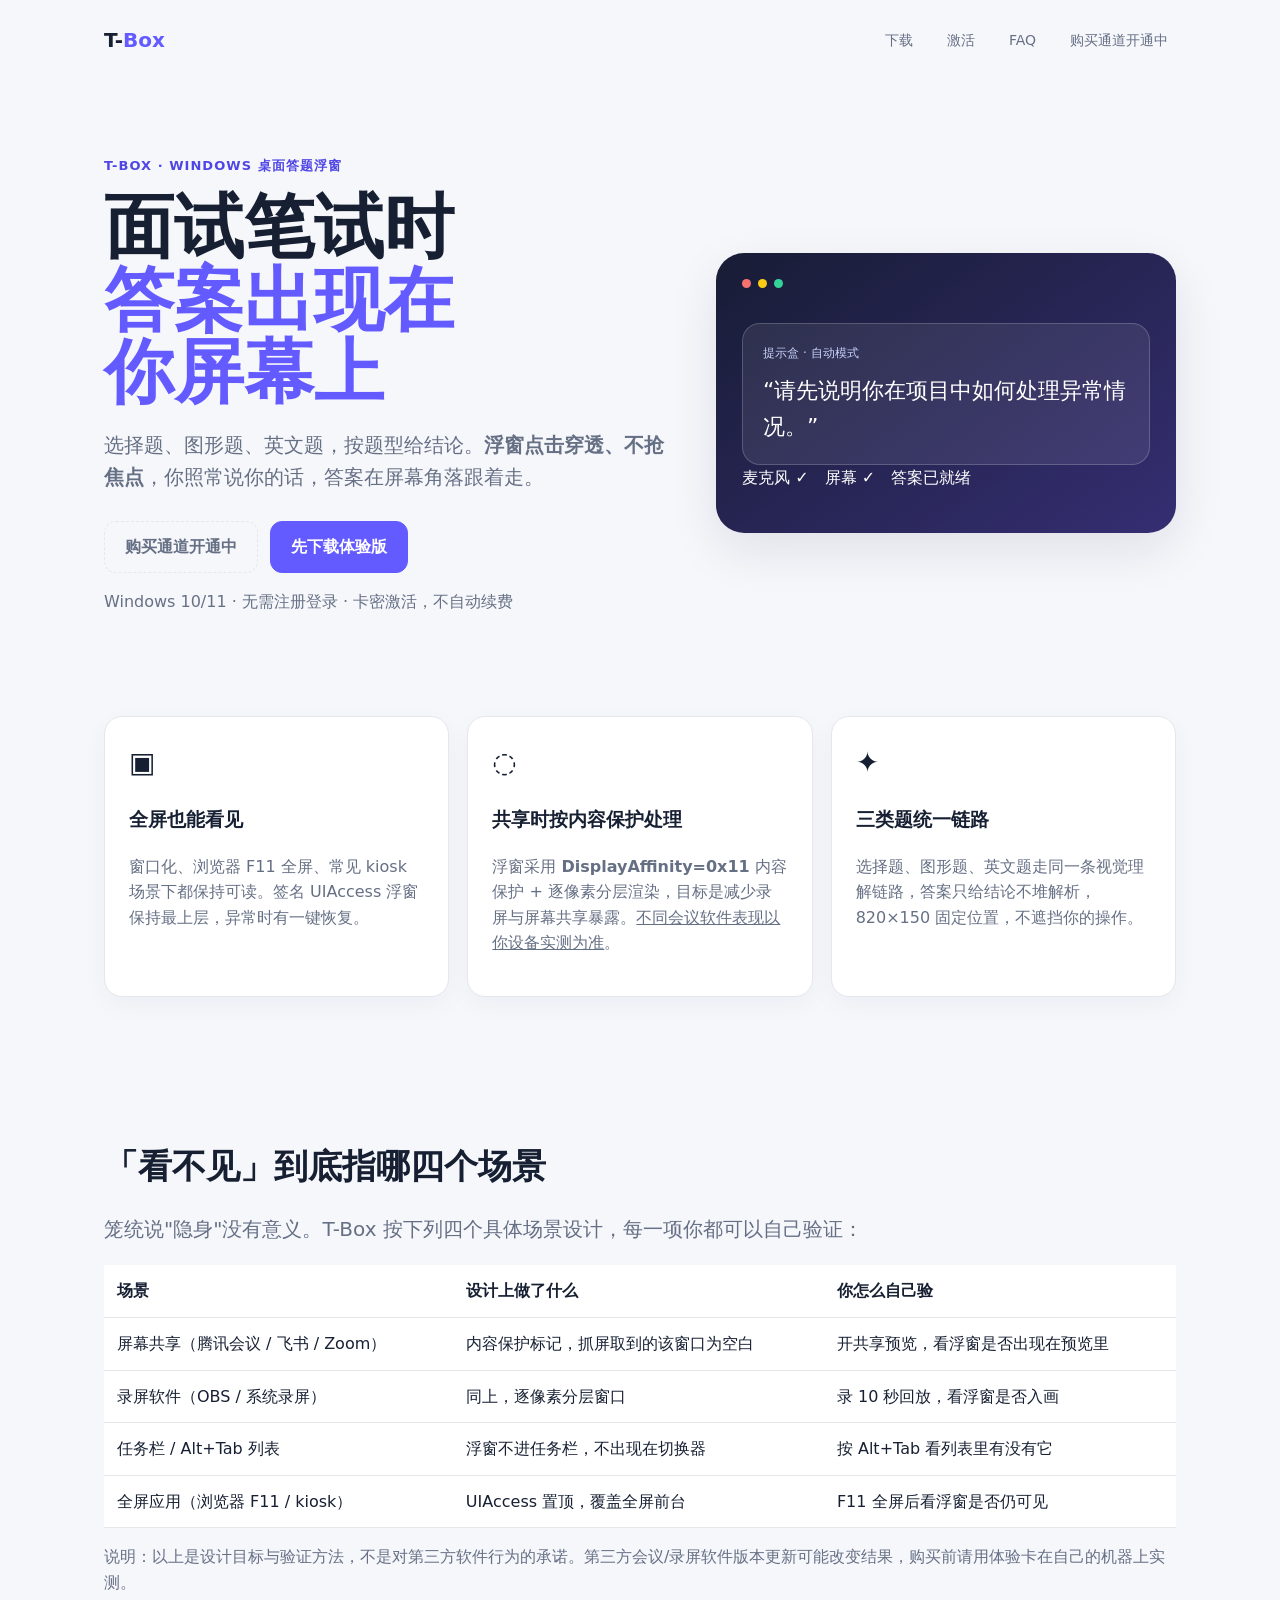
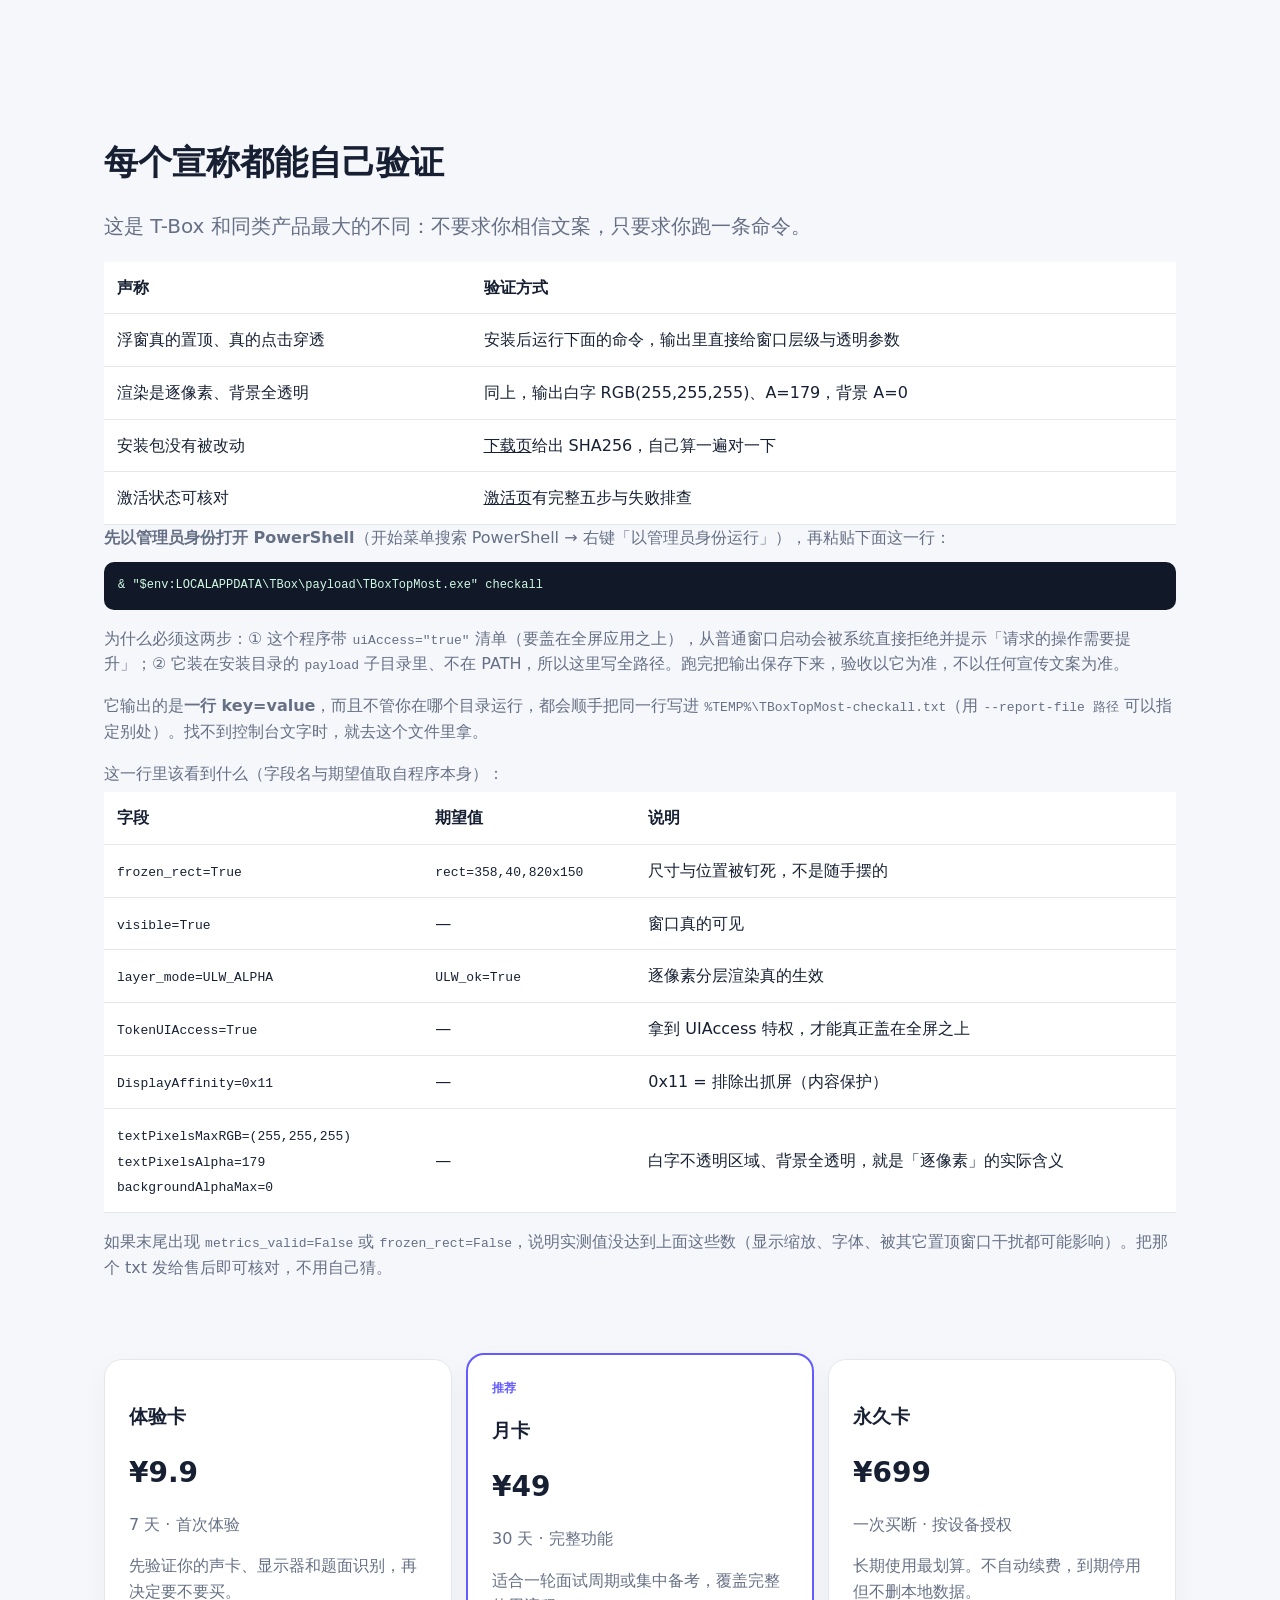
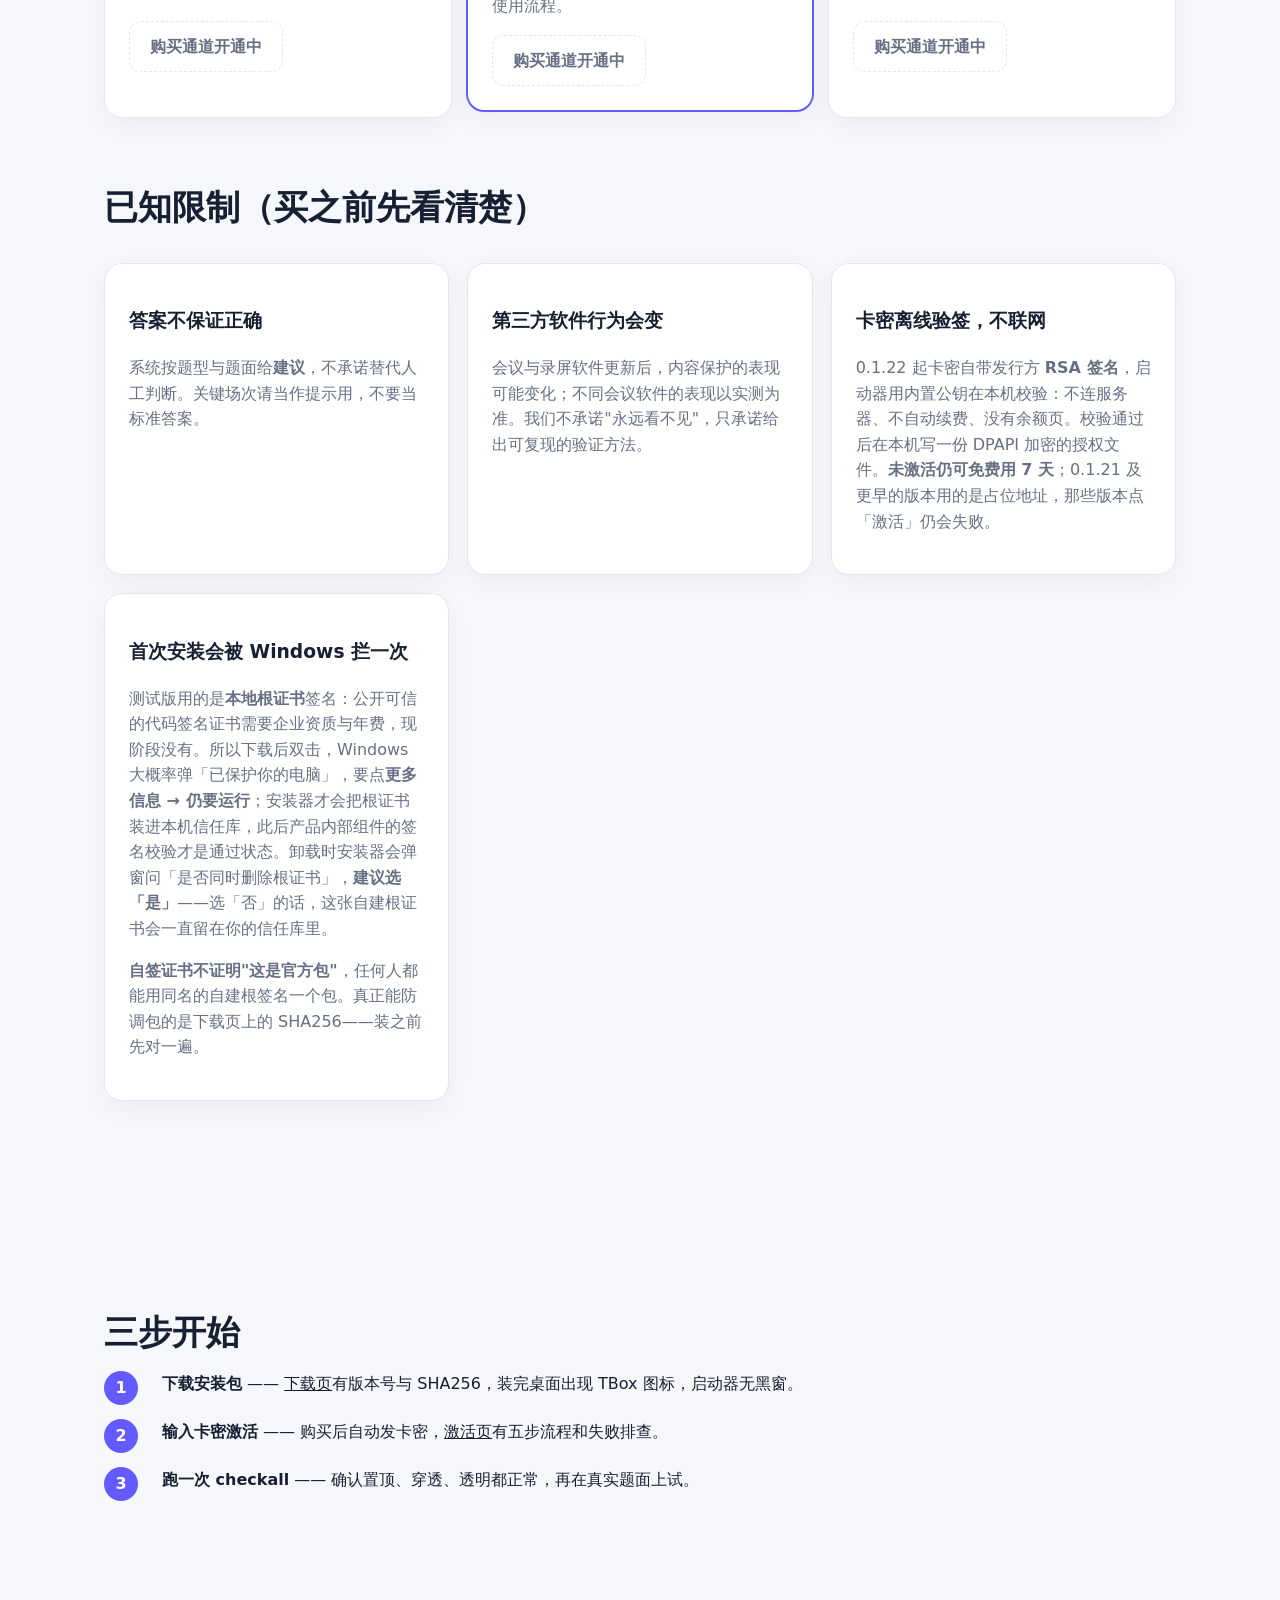
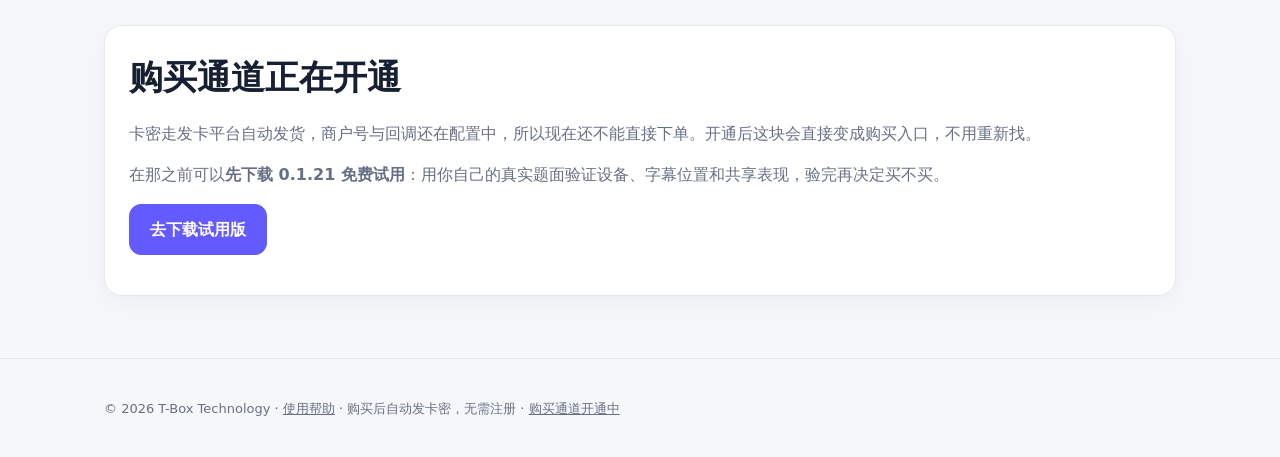
==== commit 8f41afc3: "预览站发布（2026-10-19 10:03）" ====
--- a/index.html
+++ b/index.html
@@ -44,9 +44,9 @@
   ]
 }
 </script>
-<link rel="stylesheet" href="assets/style.css?v=aa985563a3">
-<script src="assets/config.js?v=aa985563a3"></script>
-<script defer src="assets/app.js?v=aa985563a3"></script>
+<link rel="stylesheet" href="assets/style.css?v=71d5942242">
+<script src="assets/config.js?v=71d5942242"></script>
+<script defer src="assets/app.js?v=71d5942242"></script>
 <link rel="icon" href="assets/img/logo.svg" type="image/svg+xml"></head>
 <body>
 
@@ -185,8 +185,8 @@
         <p class="muted">会议与录屏软件更新后，内容保护的表现可能变化；不同会议软件的表现以实测为准。我们不承诺"永远看不见"，只承诺给出可复现的验证方法。</p>
       </article>
       <article class="card">
-        <h3>激活通道还没接好</h3>
-        <p class="muted">启动器把卡密发往一个<strong>占位地址</strong>（<code>license.tbox.example.com</code>），安装器不会改它，所以现在点「激活」不会成功。<strong>未激活可以免费用 7 天</strong>——先用够，等授权服务上线再买卡密。</p>
+        <h3>卡密离线验签，不联网</h3>
+        <p class="muted">0.1.22 起卡密自带发行方 <strong>RSA 签名</strong>，启动器用内置公钥在本机校验：不连服务器、不自动续费、没有余额页。校验通过后在本机写一份 DPAPI 加密的授权文件。<strong>未激活仍可免费用 7 天</strong>；0.1.21 及更早的版本用的是占位地址，那些版本点「激活」仍会失败。</p>
       </article>
       <article class="card">
         <h3>首次安装会被 Windows 拦一次</h3>
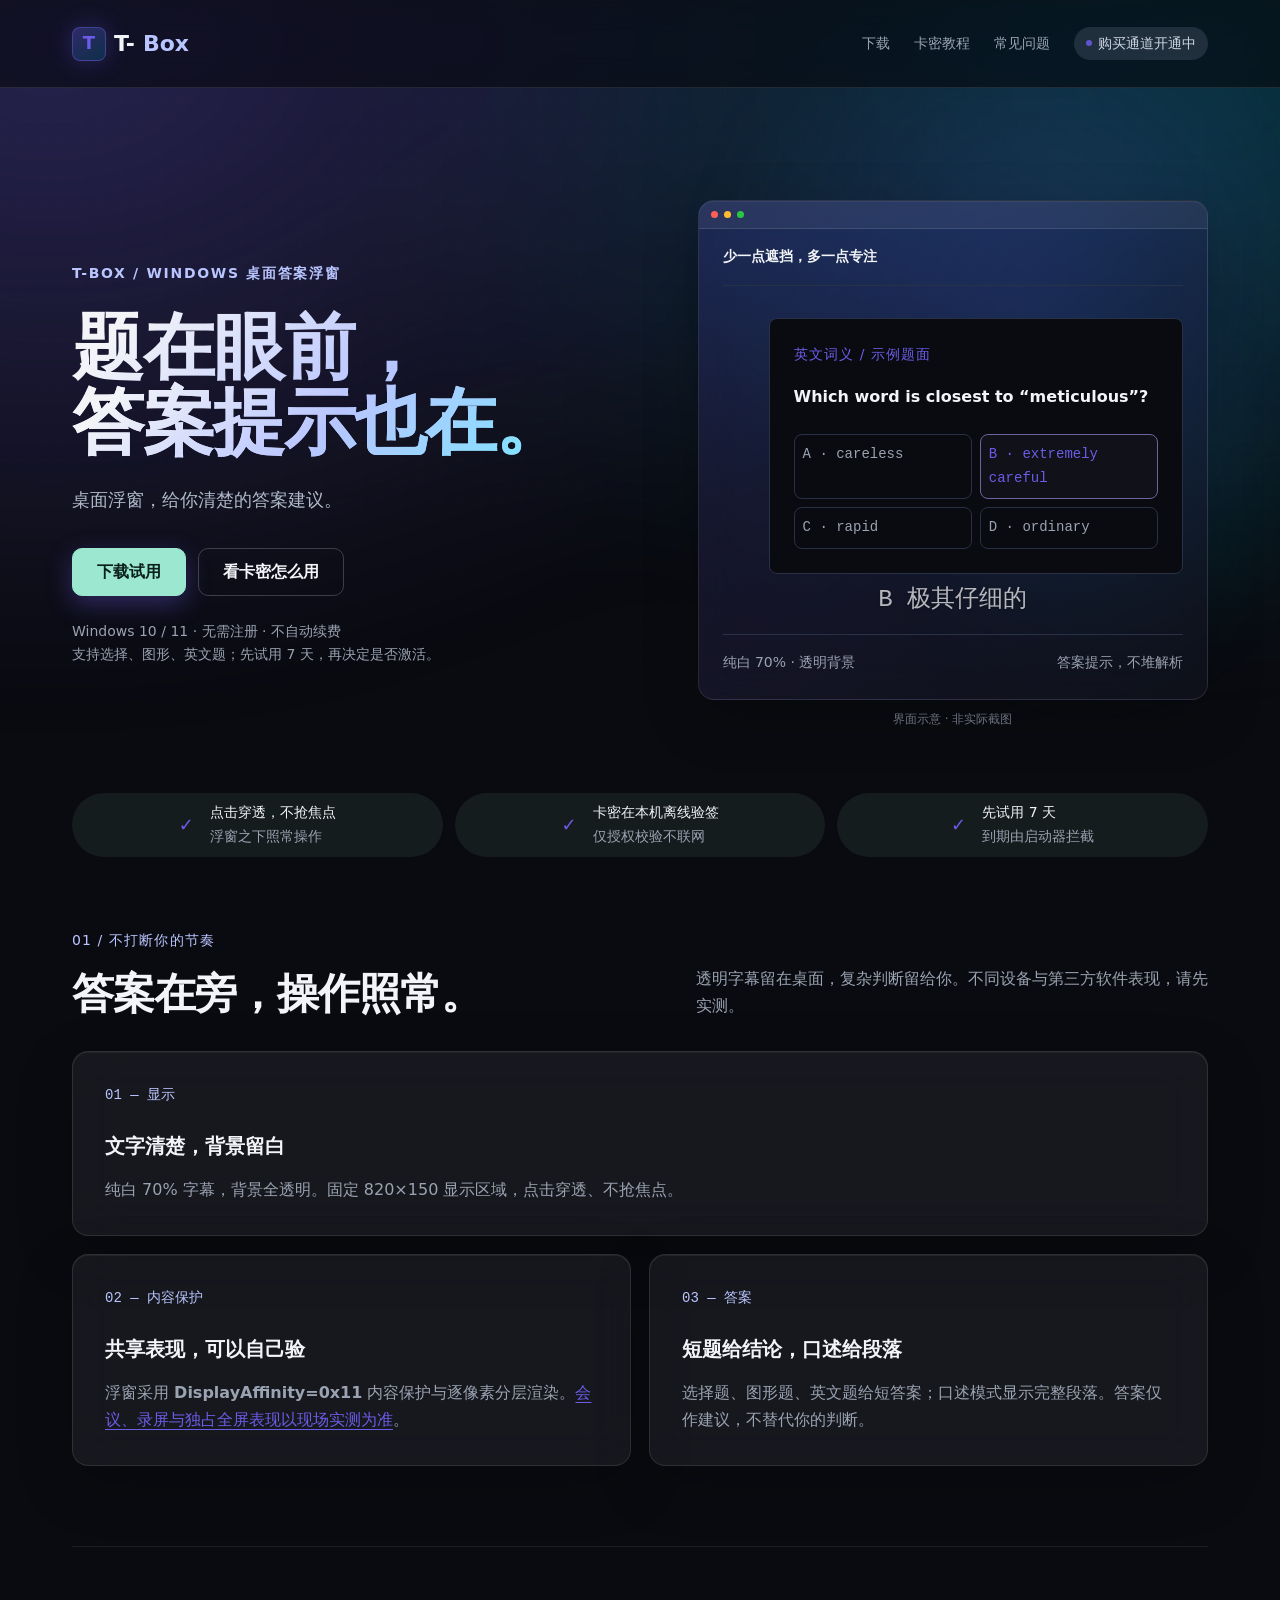
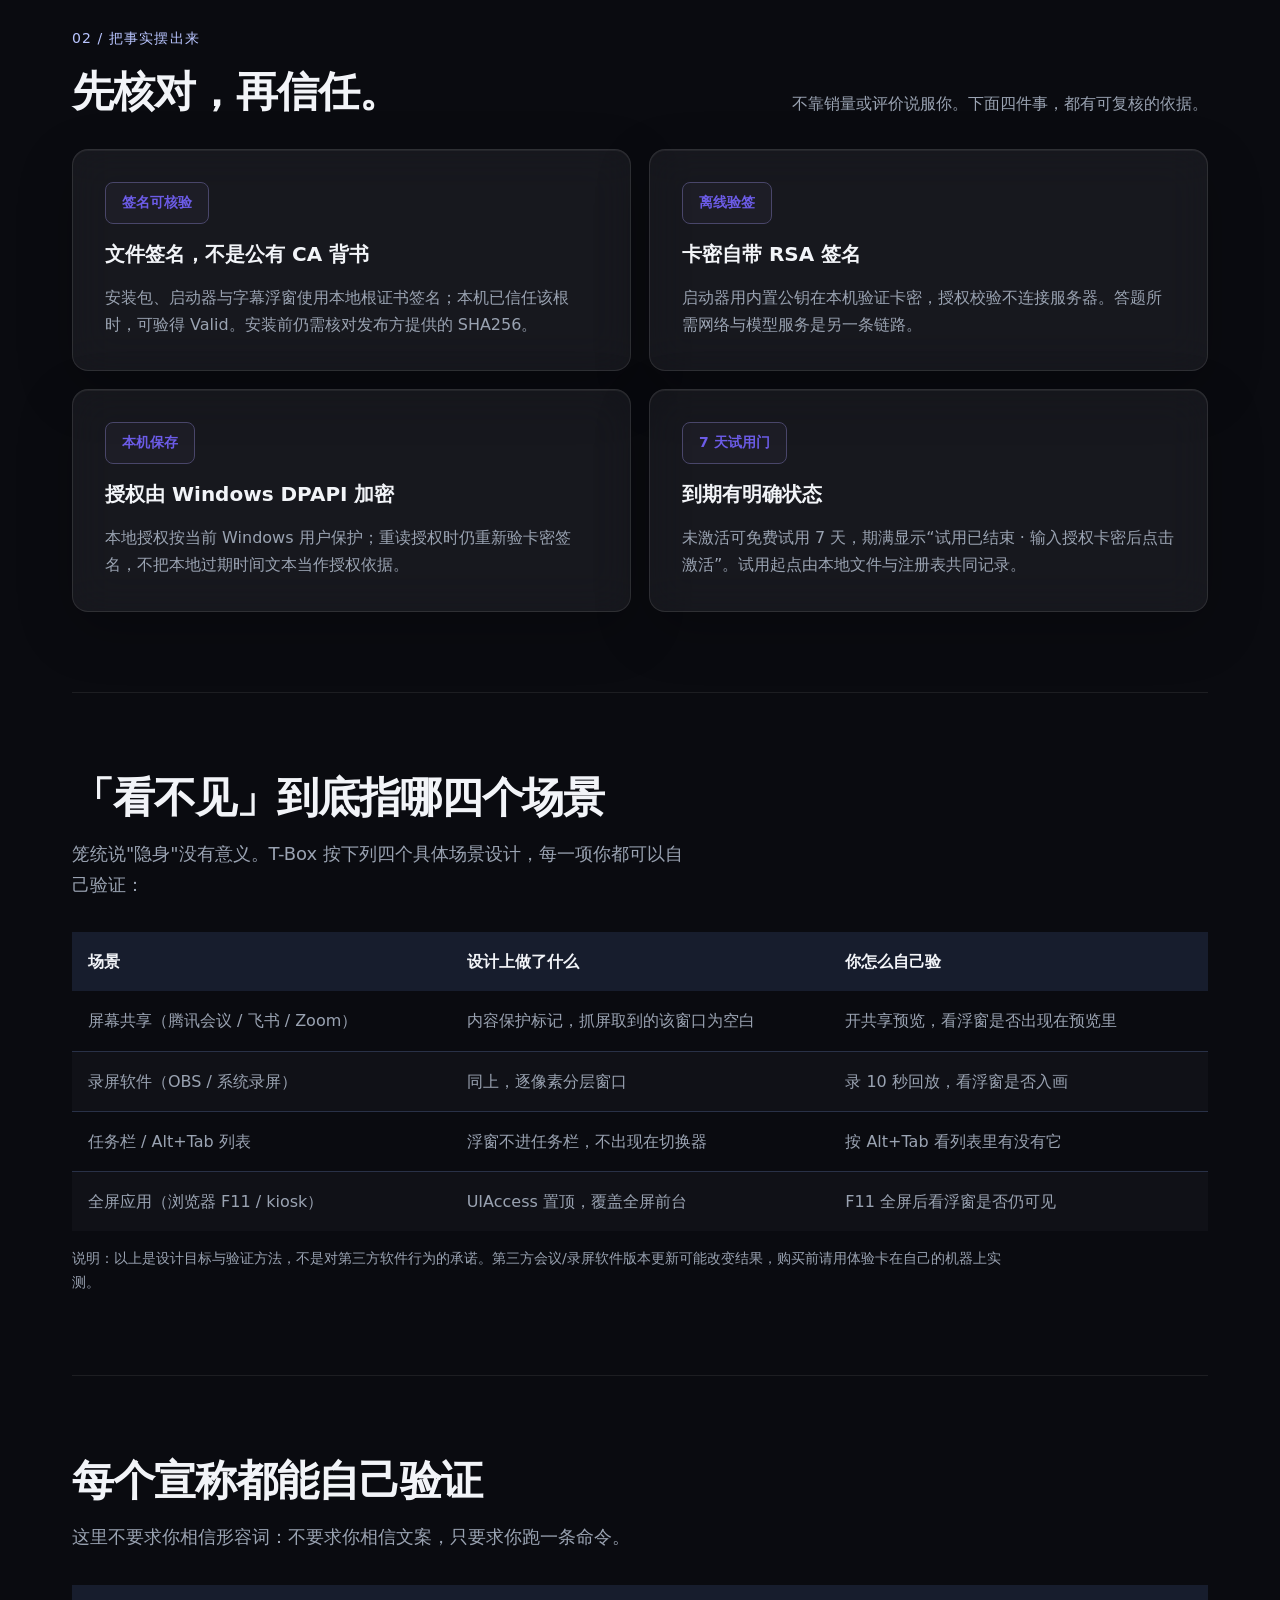
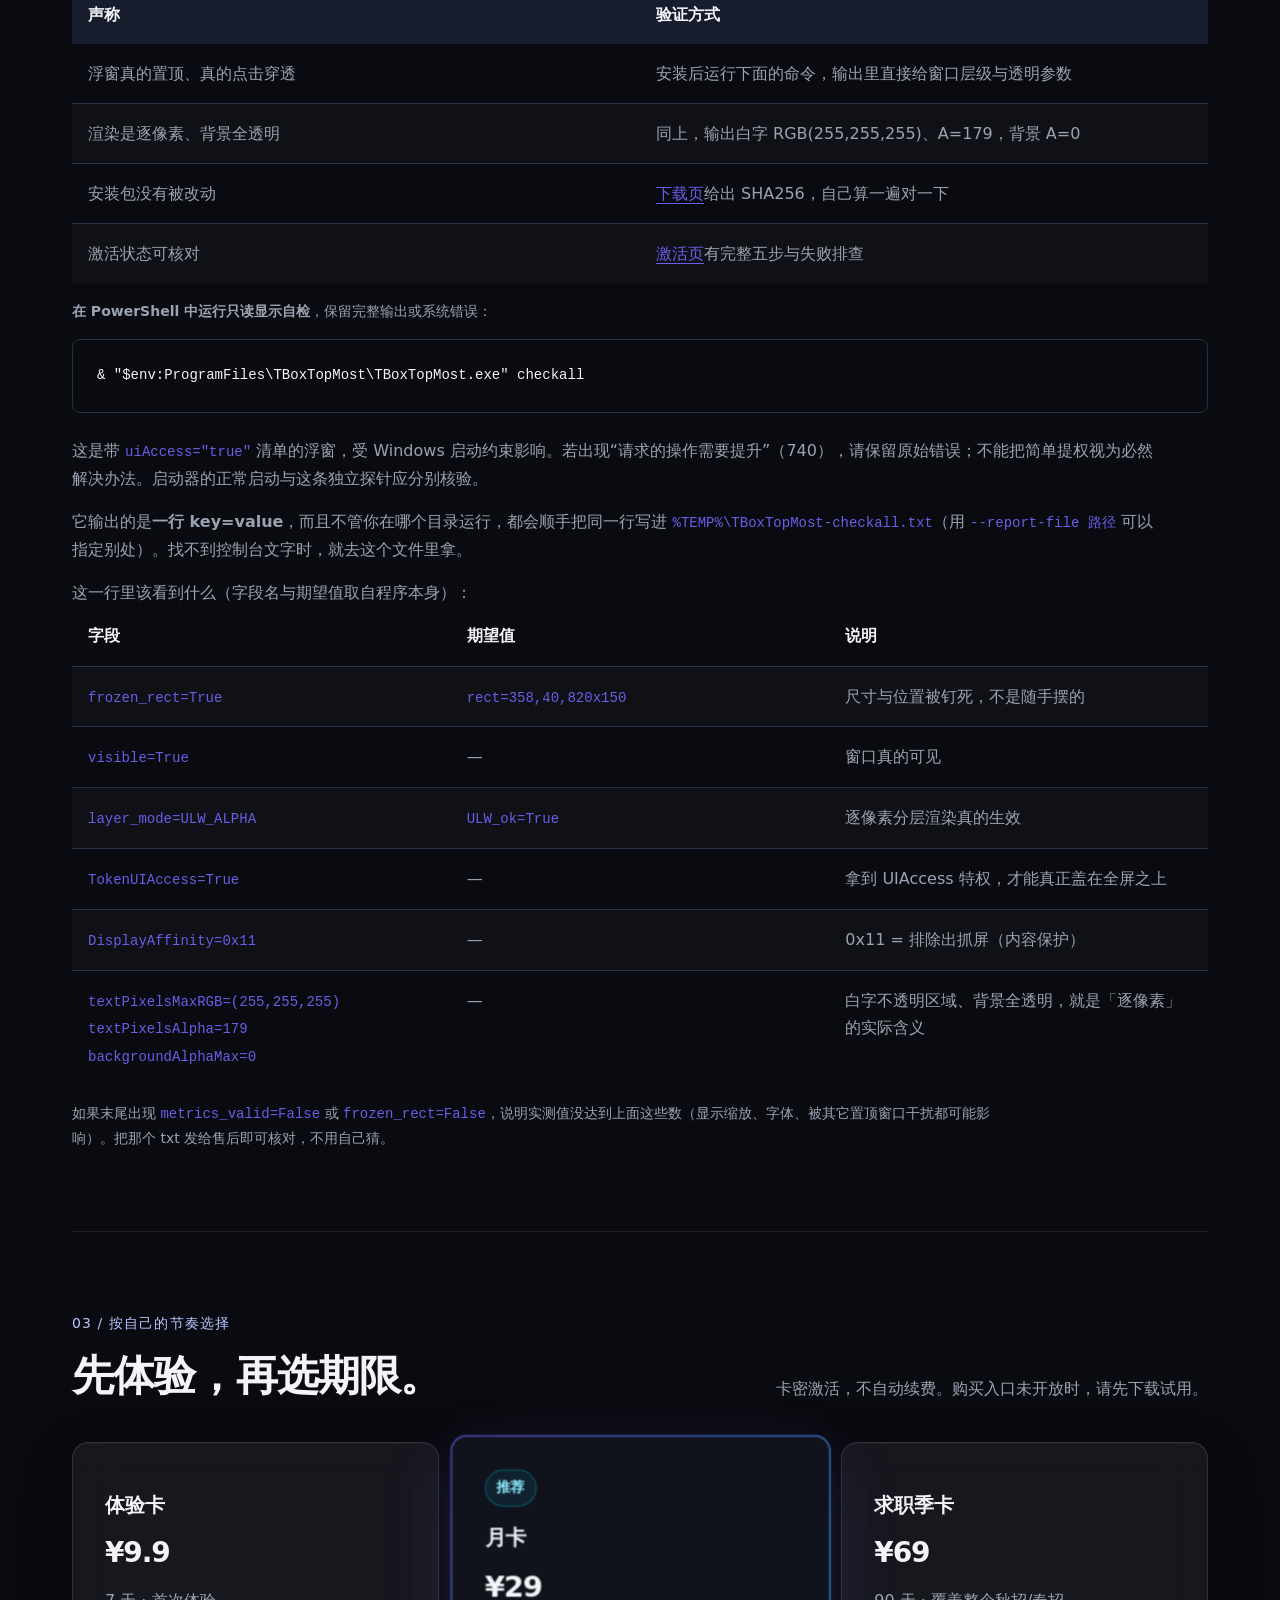
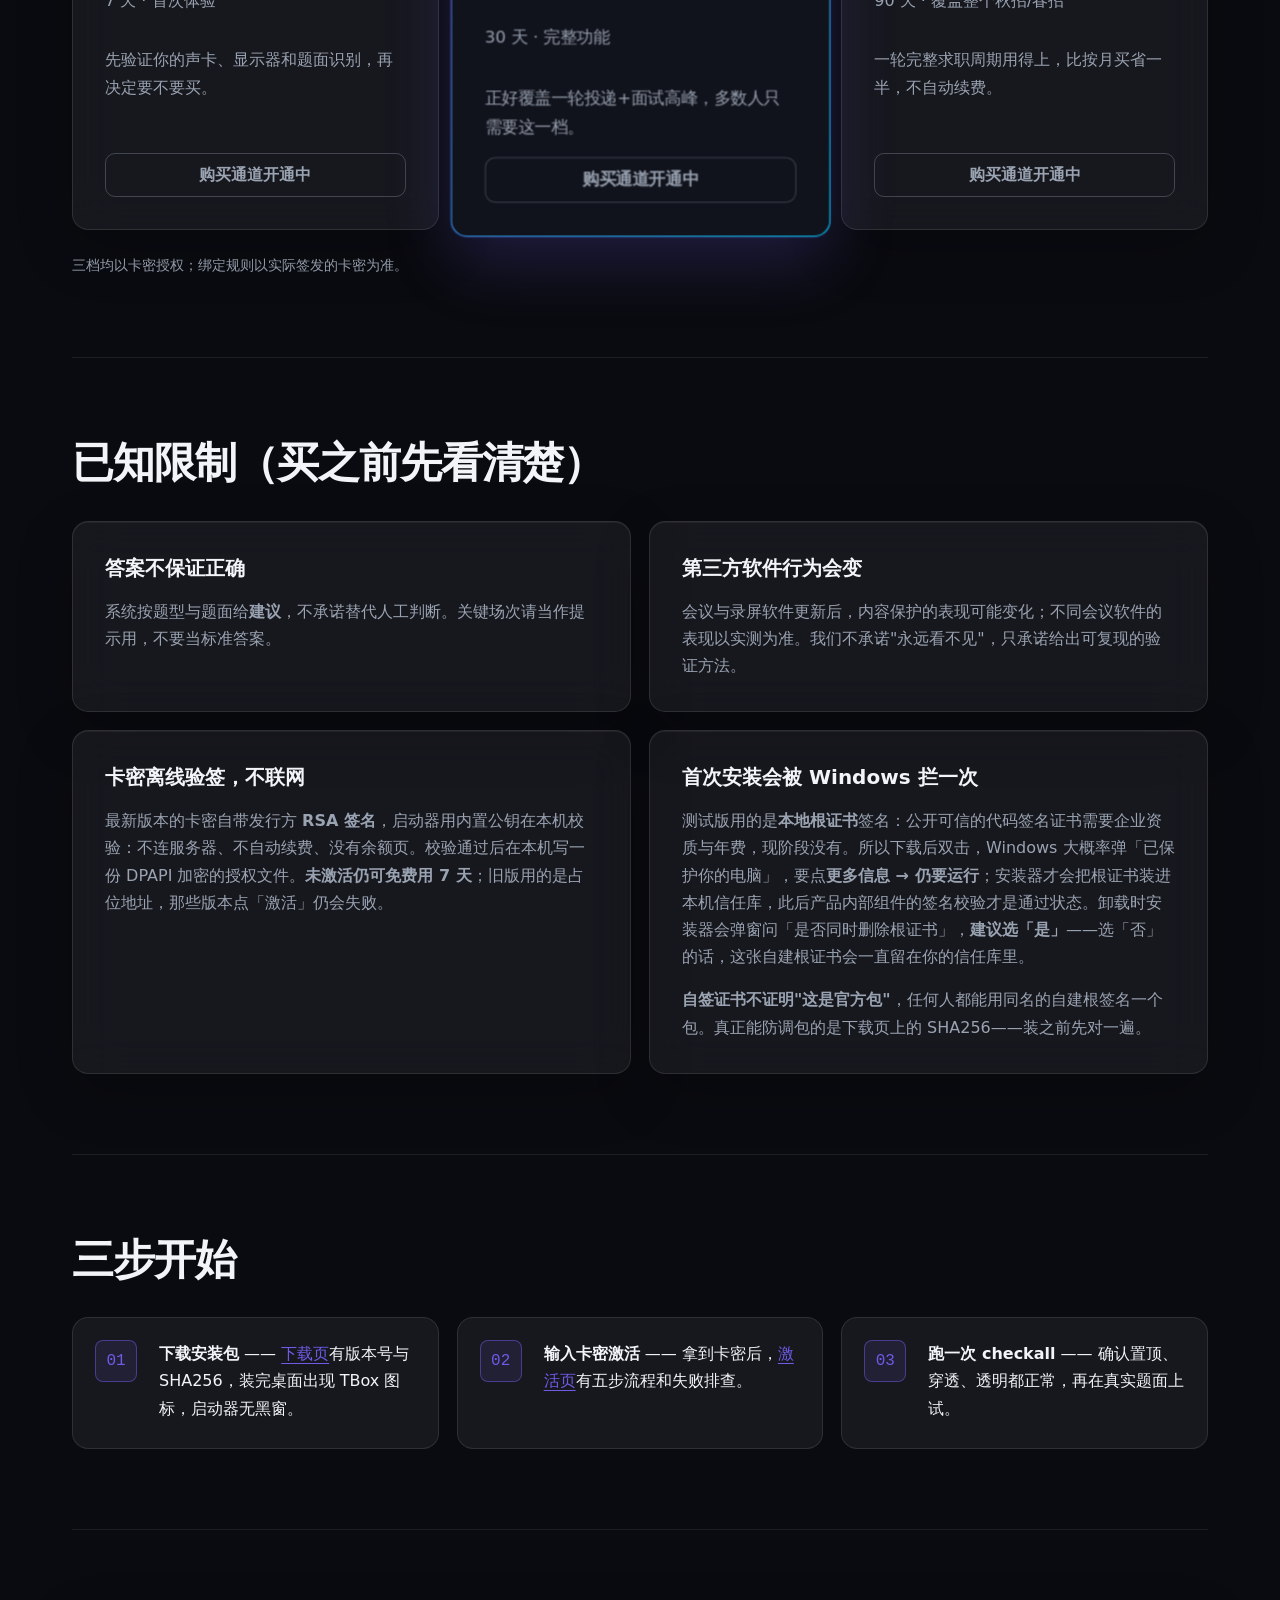
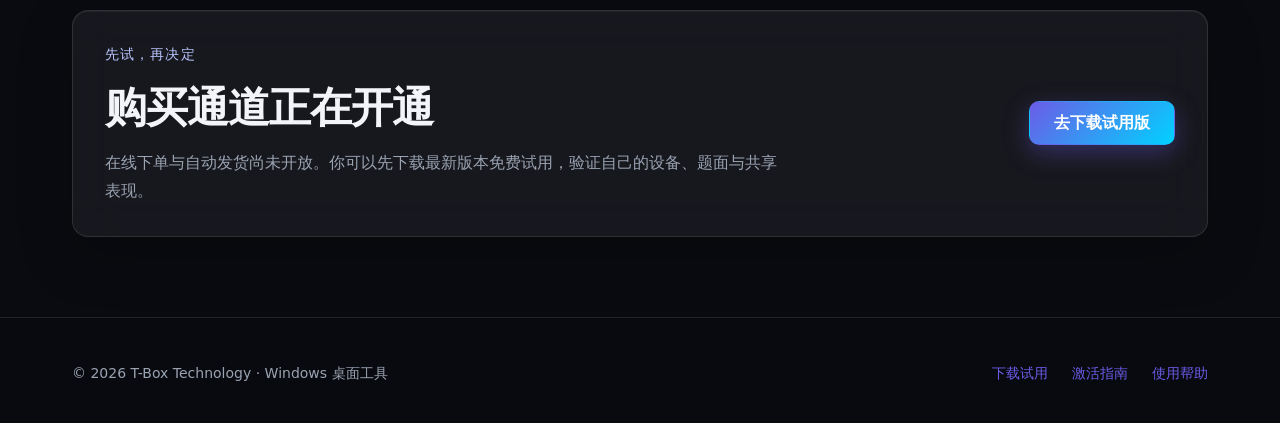
==== commit 536d7a90: "预览站发布（2026-10-20 09:17）" ====
--- a/index.html
+++ b/index.html
@@ -20,9 +20,9 @@
 <meta name="twitter:image" content="https://tbox.du4s.com/assets/img/og.png">
 <meta name="twitter:image:alt" content="T-Box 桌面答案浮窗：选择题、图形题、英文题给答案，浮窗点击穿透、不抢焦点，卡密激活不自动续费">
 <link rel="canonical" href="https://tbox.du4s.com/">
-<!-- 颜色取自 assets/style.css 实测变量：浅色 --bg:#f6f7fb，深色 --bg:#0b1020 -->
-<meta name="theme-color" content="#f6f7fb" media="(prefers-color-scheme: light)">
-<meta name="theme-color" content="#0b1020" media="(prefers-color-scheme: dark)">
+<!-- 深色背景与 assets/style.css 的 --bg 保持一致。 -->
+<meta name="theme-color" content="#0b0e17">
+
 <!--
   结构化数据刻意不写 availability：购买通道还没接，写 InStock 就是假话；
   也刻意不写 aggregateRating：没有真实评价就不能编。
@@ -39,66 +39,49 @@
   "image": "https://tbox.du4s.com/assets/img/og.png",
   "offers": [
     { "@type": "Offer", "name": "体验卡", "price": "9.9", "priceCurrency": "CNY" },
-    { "@type": "Offer", "name": "月卡", "price": "49", "priceCurrency": "CNY" },
-    { "@type": "Offer", "name": "永久卡", "price": "699", "priceCurrency": "CNY" }
+    { "@type": "Offer", "name": "月卡", "price": "29", "priceCurrency": "CNY" },
+    { "@type": "Offer", "name": "求职季卡", "price": "69", "priceCurrency": "CNY" }
   ]
 }
 </script>
-<link rel="stylesheet" href="assets/style.css?v=71d5942242">
-<script src="assets/config.js?v=71d5942242"></script>
-<script defer src="assets/app.js?v=71d5942242"></script>
+<link rel="stylesheet" href="assets/style.css">
+<link rel="stylesheet" href="assets/design.css">
+<script src="assets/config.js?v=be4bea4c31"></script>
+<script defer src="assets/app.js"></script>
+<script defer src="assets/design.js"></script>
 <link rel="icon" href="assets/img/logo.svg" type="image/svg+xml"></head>
-<body>
-
-<nav class="nav">
+<body class="design-upgrade">
+
+<nav class="nav" aria-label="主导航">
   <a class="brand" href="index.html">T-<span>Box</span></a>
-  <div class="navlinks">
-    <a href="download.html">下载</a>
-    <a href="activate.html">激活</a>
-    <a href="faq.html">FAQ</a>
-    <a data-buy href="#buy-pending">购买</a>
-  </div>
+  <div class="navlinks"><a href="download.html">下载</a><a href="activate.html">卡密教程</a><a href="faq.html">常见问题</a><span class="nav-status" title="发卡平台接入后此按钮变为购买入口">购买通道开通中</span></div>
 </nav>
 
 <main class="wrap">
 
   <!-- 首屏：3 秒说清「谁的什么痛、怎么解决、凭什么信」 -->
   <section class="hero">
-    <div>
-      <div class="eyebrow">T-BOX · WINDOWS 桌面答题浮窗</div>
-      <h1>面试笔试时<br><em>答案出现在<span class="nw">你屏幕上</span></em></h1>
-      <p class="lead">选择题、图形题、英文题，按题型给结论。<strong>浮窗点击穿透、不抢焦点</strong>，你照常说你的话，答案在屏幕角落跟着走。</p>
-      <div class="actions">
-        <a class="btn primary" data-buy href="#buy-pending">立即购买</a>
-        <a class="btn" href="download.html" data-fallback-primary>先下载体验版</a>
-      </div>
-      <p class="muted">Windows 10/11 · 无需注册登录 · 卡密激活，不自动续费</p>
-    </div>
-    <div class="hero-card">
-      <div class="mockbar"><i class="dot"></i><i class="dot"></i><i class="dot"></i></div>
-      <div class="answer"><small>提示盒 · 自动模式</small>“请先说明你在项目中如何处理异常情况。”</div>
-      <div>麦克风 ✓　屏幕 ✓　答案已就绪</div>
-    </div>
-  </section>
-
-  <!-- 三个核心能力 -->
-  <section class="cards">
-    <article class="card">
-      <div class="icon">▣</div>
-      <h3>全屏也能看见</h3>
-      <p class="muted">窗口化、浏览器 F11 全屏、常见 kiosk 场景下都保持可读。签名 UIAccess 浮窗保持最上层，异常时有一键恢复。</p>
-    </article>
-    <article class="card">
-      <div class="icon">◌</div>
-      <h3>共享时按内容保护处理</h3>
-      <p class="muted">浮窗采用 <strong>DisplayAffinity=0x11</strong> 内容保护 + 逐像素分层渲染，目标是减少录屏与屏幕共享暴露。<a href="faq.html">不同会议软件表现以你设备实测为准</a>。</p>
-    </article>
-    <article class="card">
-      <div class="icon">✦</div>
-      <h3>三类题统一链路</h3>
-      <p class="muted">选择题、图形题、英文题走同一条视觉理解链路，答案只给结论不堆解析，820×150 固定位置，不遮挡你的操作。</p>
-    </article>
-  </section>
+  <div class="hero-copy"><span class="eyebrow">T-BOX / WINDOWS 桌面答案浮窗</span>
+    <h1>题在眼前，<br><em>答案提示也在。</em></h1>
+    <p class="lead">桌面浮窗，给你清楚的答案建议。</p>
+    <div class="actions"><a class="btn primary" href="download.html">下载试用</a><a class="btn" href="activate.html">看卡密怎么用</a></div>
+    <p class="hero-meta">Windows 10 / 11 · 无需注册 · 不自动续费<br>支持选择、图形、英文题；先试用 7 天，再决定是否激活。</p>
+  </div>
+  <figure class="hero-preview">
+  <div class="hero-card" aria-label="桌面答案浮窗界面示意，非实际截图">
+    <div class="visual-titlebar" aria-hidden="true"><i></i><i></i><i></i></div>
+    <div class="visual-heading"><b>少一点遮挡，多一点专注</b></div>
+    <div class="visual-stage"><div class="visual-document"><span class="visual-type">英文词义 / 示例题面</span><strong>Which word is closest to “meticulous”?</strong><div class="visual-options"><span>A · careless</span><span class="selected">B · extremely careful</span><span>C · rapid</span><span>D · ordinary</span></div></div><div class="visual-answer">B 极其仔细的</div></div>
+    <div class="visual-caption"><span>纯白 70% · 透明背景</span><span>答案提示，不堆解析</span></div>
+  </div>
+<figcaption class="visual-note">界面示意 · 非实际截图</figcaption>
+</figure>
+<ul class="hero-facts" aria-label="三个产品特点"><li><div>点击穿透，不抢焦点<span>浮窗之下照常操作</span></div></li><li><div>卡密在本机离线验签<span>仅授权校验不联网</span></div></li><li><div>先试用 7 天<span>到期由启动器拦截</span></div></li></ul>
+</section>
+
+<section class="section compact-section"><div class="section-head"><div><span class="section-kicker">01 / 不打断你的节奏</span><h2>答案在旁，操作照常。</h2></div><p>透明字幕留在桌面，复杂判断留给你。不同设备与第三方软件表现，请先实测。</p></div>
+<div class="cards"><article class="card"><span class="card-number">01 — 显示</span><h3>文字清楚，背景留白</h3><p class="muted">纯白 70% 字幕，背景全透明。固定 820×150 显示区域，点击穿透、不抢焦点。</p></article><article class="card"><span class="card-number">02 — 内容保护</span><h3>共享表现，可以自己验</h3><p class="muted">浮窗采用 <strong>DisplayAffinity=0x11</strong> 内容保护与逐像素分层渲染。<a href="faq.html">会议、录屏与独占全屏表现以现场实测为准</a>。</p></article><article class="card"><span class="card-number">03 — 答案</span><h3>短题给结论，口述给段落</h3><p class="muted">选择题、图形题、英文题给短答案；口述模式显示完整段落。答案仅作建议，不替代你的判断。</p></article></div></section>
+<section class="section"><div class="section-head"><div><span class="section-kicker">02 / 把事实摆出来</span><h2>先核对，再信任。</h2></div><p>不靠销量或评价说服你。下面四件事，都有可复核的依据。</p></div><div class="trust-grid"><article class="panel"><span class="badge">签名可核验</span><h3>文件签名，不是公有 CA 背书</h3><p class="muted">安装包、启动器与字幕浮窗使用本地根证书签名；本机已信任该根时，可验得 Valid。安装前仍需核对发布方提供的 SHA256。</p></article><article class="panel"><span class="badge">离线验签</span><h3>卡密自带 RSA 签名</h3><p class="muted">启动器用内置公钥在本机验证卡密，授权校验不连接服务器。答题所需网络与模型服务是另一条链路。</p></article><article class="panel"><span class="badge">本机保存</span><h3>授权由 Windows DPAPI 加密</h3><p class="muted">本地授权按当前 Windows 用户保护；重读授权时仍重新验卡密签名，不把本地过期时间文本当作授权依据。</p></article><article class="panel"><span class="badge">7 天试用门</span><h3>到期有明确状态</h3><p class="muted">未激活可免费试用 7 天，期满显示“试用已结束 · 输入授权卡密后点击激活”。试用起点由本地文件与注册表共同记录。</p></article></div></section>
 
   <!-- 照搬竞品最强的一招：把「看不见」拆成四个具体场景 -->
   <section class="section">
@@ -119,7 +102,7 @@
   <!-- 我们的差异化：可验证。竞品全是纯文案 -->
   <section class="section">
     <h2>每个宣称都能自己验证</h2>
-    <p class="lead">这是 T-Box 和同类产品最大的不同：不要求你相信文案，只要求你跑一条命令。</p>
+    <p class="lead">这里不要求你相信形容词：不要求你相信文案，只要求你跑一条命令。</p>
     <table class="table">
       <thead><tr><th>声称</th><th>验证方式</th></tr></thead>
       <tbody>
@@ -129,11 +112,11 @@
         <tr><td>激活状态可核对</td><td><a href="activate.html">激活页</a>有完整五步与失败排查</td></tr>
       </tbody>
     </table>
-    <p class="muted" style="margin:0 0 8px"><strong>先以管理员身份打开 PowerShell</strong>（开始菜单搜索 PowerShell → 右键「以管理员身份运行」），再粘贴下面这一行：</p>
-    <pre class="code">&amp; "$env:LOCALAPPDATA\TBox\payload\TBoxTopMost.exe" checkall</pre>
-    <p class="muted">为什么必须这两步：① 这个程序带 <code>uiAccess="true"</code> 清单（要盖在全屏应用之上），从普通窗口启动会被系统直接拒绝并提示「请求的操作需要提升」；② 它装在安装目录的 <code>payload</code> 子目录里、不在 PATH，所以这里写全路径。跑完把输出保存下来，验收以它为准，不以任何宣传文案为准。</p>
+    <p class="muted"><strong>在 PowerShell 中运行只读显示自检</strong>，保留完整输出或系统错误：</p>
+    <pre class="code">&amp; "$env:ProgramFiles\TBoxTopMost\TBoxTopMost.exe" checkall</pre>
+    <p class="muted">这是带 <code>uiAccess="true"</code> 清单的浮窗，受 Windows 启动约束影响。若出现“请求的操作需要提升”（740），请保留原始错误；不能把简单提权视为必然解决办法。启动器的正常启动与这条独立探针应分别核验。</p>
     <p class="muted">它输出的是<b>一行 key=value</b>，而且不管你在哪个目录运行，都会顺手把同一行写进 <code>%TEMP%\TBoxTopMost-checkall.txt</code>（用 <code>--report-file 路径</code> 可以指定别处）。找不到控制台文字时，就去这个文件里拿。</p>
-    <p class="muted" style="margin-bottom:6px">这一行里该看到什么（字段名与期望值取自程序本身）：</p>
+    <p class="muted">这一行里该看到什么（字段名与期望值取自程序本身）：</p>
     <table class="table">
       <tr><th>字段</th><th>期望值</th><th>说明</th></tr>
       <tr><td><code>frozen_rect=True</code></td><td><code>rect=358,40,820x150</code></td><td>尺寸与位置被钉死，不是随手摆的</td></tr>
@@ -146,31 +129,30 @@
     <p class="muted">如果末尾出现 <code>metrics_valid=False</code> 或 <code>frozen_rect=False</code>，说明实测值没达到上面这些数（显示缩放、字体、被其它置顶窗口干扰都可能影响）。把那个 txt 发给售后即可核对，不用自己猜。</p>
   </section>
 
-  <!-- 价格区：三档（体验卡 / 月卡 / 永久卡） -->
-  <section class="pricing">
+  <section class="section"><div class="section-head"><div><span class="section-kicker">03 / 按自己的节奏选择</span><h2>先体验，再选期限。</h2></div><p>卡密激活，不自动续费。购买入口未开放时，请先下载试用。</p></div><div class="pricing">
     <article class="card price">
       <h3>体验卡</h3>
-      <strong>¥9.9</strong>
+      <strong class="amount">¥9.9</strong>
       <p class="muted">7 天 · 首次体验</p>
       <p class="muted">先验证你的声卡、显示器和题面识别，再决定要不要买。</p>
-      <a class="btn" data-buy href="#buy-pending">先试 7 天</a>
+      <a class="btn" data-buy="trial" href="#buy-pending">先试 7 天</a>
     </article>
     <article class="card price recommended">
       <div class="tag">推荐</div>
       <h3>月卡</h3>
-      <strong>¥49</strong>
+      <strong class="amount">¥29</strong>
       <p class="muted">30 天 · 完整功能</p>
-      <p class="muted">适合一轮面试周期或集中备考，覆盖完整使用流程。</p>
-      <a class="btn primary" data-buy href="#buy-pending">买月卡</a>
+      <p class="muted">正好覆盖一轮投递+面试高峰，多数人只需要这一档。</p>
+      <a class="btn primary" data-buy="month" href="#buy-pending">买月卡</a>
     </article>
     <article class="card price">
-      <h3>永久卡</h3>
-      <strong>¥699</strong>
-      <p class="muted">一次买断 · 按设备授权</p>
-      <p class="muted">长期使用最划算。不自动续费，到期停用但不删本地数据。</p>
-      <a class="btn" data-buy href="#buy-pending">买永久卡</a>
+      <h3>求职季卡</h3>
+      <strong class="amount">¥69</strong>
+      <p class="muted">90 天 · 覆盖整个秋招/春招</p>
+      <p class="muted">一轮完整求职周期用得上，比按月买省一半，不自动续费。</p>
+      <a class="btn" data-buy="season" href="#buy-pending">买求职季卡</a>
     </article>
-  </section>
+  </div><p class="pricing-note">三档均以卡密授权；绑定规则以实际签发的卡密为准。</p></section>
 
   <!-- 已知限制：诚实是最便宜的信任 -->
   <section class="section">
@@ -186,7 +168,7 @@
       </article>
       <article class="card">
         <h3>卡密离线验签，不联网</h3>
-        <p class="muted">0.1.22 起卡密自带发行方 <strong>RSA 签名</strong>，启动器用内置公钥在本机校验：不连服务器、不自动续费、没有余额页。校验通过后在本机写一份 DPAPI 加密的授权文件。<strong>未激活仍可免费用 7 天</strong>；0.1.21 及更早的版本用的是占位地址，那些版本点「激活」仍会失败。</p>
+        <p class="muted">最新版本的卡密自带发行方 <strong>RSA 签名</strong>，启动器用内置公钥在本机校验：不连服务器、不自动续费、没有余额页。校验通过后在本机写一份 DPAPI 加密的授权文件。<strong>未激活仍可免费用 7 天</strong>；旧版用的是占位地址，那些版本点「激活」仍会失败。</p>
       </article>
       <article class="card">
         <h3>首次安装会被 Windows 拦一次</h3>
@@ -201,7 +183,7 @@
     <h2>三步开始</h2>
     <div class="steps">
       <div class="step"><div><strong>下载安装包</strong> —— <a href="download.html">下载页</a>有版本号与 SHA256，装完桌面出现 TBox 图标，启动器无黑窗。</div></div>
-      <div class="step"><div><strong>输入卡密激活</strong> —— 购买后自动发卡密，<a href="activate.html">激活页</a>有五步流程和失败排查。</div></div>
+      <div class="step"><div><strong>输入卡密激活</strong> —— 拿到卡密后，<a href="activate.html">激活页</a>有五步流程和失败排查。</div></div>
       <div class="step"><div><strong>跑一次 checkall</strong> —— 确认置顶、穿透、透明都正常，再在真实题面上试。</div></div>
     </div>
   </section>
@@ -211,22 +193,10 @@
        为什么要有：BUY_URL 没填时，「立即购买」原来是个 href="#" 的死链，
        用户点了只会跳回页首 + 冒出一行灰字。卖货站最贵的位置放一个点不动的按钮，
        比不放还糟。现在它会把用户带到这段解释 + 一条真的能走的下载路径。 -->
-  <section class="section" id="buy-pending" hidden>
-    <div class="panel">
-      <h2>购买通道正在开通</h2>
-      <p class="muted">卡密走发卡平台自动发货，商户号与回调还在配置中，所以现在还不能直接下单。开通后这块会直接变成购买入口，不用重新找。</p>
-      <p class="muted">在那之前可以<strong>先下载 0.1.21 免费试用</strong>：用你自己的真实题面验证设备、字幕位置和共享表现，验完再决定买不买。</p>
-      <p><a class="btn primary" href="download.html#dl-actions" data-buy-pending-cta>去下载试用版</a></p>
-    </div>
-  </section>
+  <section class="section" id="buy-pending" hidden><div class="panel pending-panel"><div><span class="section-kicker">先试，再决定</span><h2>购买通道正在开通</h2><p class="muted">在线下单与自动发货尚未开放。你可以先下载最新版本免费试用，验证自己的设备、题面与共享表现。</p></div><a class="btn primary" href="download.html#dl-actions" data-buy-pending-cta>去下载试用版</a></div></section>
 </main>
 
-<footer class="footer">
-  <div class="wrap">
-    © 2026 T-Box Technology · <a href="faq.html">使用帮助</a> · 购买后自动发卡密，无需注册 ·
-    <a data-buy href="#buy-pending">购买</a>
-  </div>
-</footer>
+<footer class="footer"><div class="wrap"><span>© 2026 T-Box Technology · Windows 桌面工具</span><div class="footer-links"><a href="download.html">下载试用</a><a href="activate.html">激活指南</a><a href="faq.html">使用帮助</a></div></div></footer>
 
 </body>
 </html>
--- a/assets/style.css
+++ b/assets/style.css
@@ -1,30 +1,274 @@
-:root{color-scheme:light dark;--bg:#f6f7fb;--panel:#fff;--text:#172033;--muted:#667085;--line:#e5e7eb;--accent:#635bff;--shadow:0 18px 50px #10182818}*{box-sizing:border-box}body{margin:0;font-family:system-ui,-apple-system,"Segoe UI","Microsoft YaHei",sans-serif;background:var(--bg);color:var(--text);line-height:1.6}a{color:inherit}.nav,.wrap{max-width:1120px;margin:auto}.nav{padding:18px 24px;display:flex;align-items:center;justify-content:space-between}.brand{font-weight:800;font-size:20px;text-decoration:none}.brand span{color:var(--accent)}.navlinks{display:flex;gap:18px;font-size:14px;color:var(--muted)}.navlinks a{text-decoration:none}.hero{padding:76px 0 70px;display:grid;grid-template-columns:1.1fr .9fr;gap:50px;align-items:center}.wrap{padding:0 24px}.eyebrow{color:var(--accent);font-weight:700;font-size:13px;letter-spacing:.08em}.hero h1{font-size:clamp(38px,6vw,70px);line-height:1.04;margin:14px 0}.hero h1 em{font-style:normal;color:var(--accent)}.lead{font-size:20px;color:var(--muted)}.actions{display:flex;gap:12px;margin-top:28px;flex-wrap:wrap}.btn{display:inline-flex;align-items:center;justify-content:center;padding:12px 20px;border-radius:12px;text-decoration:none;font-weight:750;border:1px solid var(--line);background:var(--panel)}.btn.primary{background:var(--accent);border-color:var(--accent);color:#fff}.hero-card{background:linear-gradient(145deg,#181c35,#352e72);border-radius:28px;padding:26px;color:#fff;box-shadow:var(--shadow);min-height:280px}.mockbar{display:flex;gap:7px}.dot{width:9px;height:9px;border-radius:50%;background:#f87171}.dot:nth-child(2){background:#facc15}.dot:nth-child(3){background:#34d399}.answer{margin-top:35px;border:1px solid #ffffff30;background:#ffffff15;border-radius:18px;padding:20px;font-size:22px}.answer small{display:block;font-size:12px;color:#c7d2fe;margin-bottom:10px}.cards,.pricing{display:grid;gap:18px}.cards{grid-template-columns:repeat(3,1fr);padding:16px 0 80px}.card,.panel{background:var(--panel);border:1px solid var(--line);border-radius:18px;padding:24px;box-shadow:0 8px 26px #1018280a}.icon{font-size:28px}.muted{color:var(--muted)}.section{padding:62px 0}.section h2{font-size:34px;margin:0 0 12px}.pricing{grid-template-columns:repeat(auto-fit,minmax(240px,1fr));gap:14px}.price strong{font-size:28px}.price.recommended{border:2px solid var(--accent);transform:translateY(-6px)}.tag{color:var(--accent);font-size:12px;font-weight:800}.footer{border-top:1px solid var(--line);padding:28px 0;color:var(--muted);font-size:13px}.table{width:100%;border-collapse:collapse;background:var(--panel)}.table th,.table td{padding:13px;border-bottom:1px solid var(--line);text-align:left}.code{font-family:ui-monospace,Consolas,monospace;word-break:break-all;font-size:12px;background:#111827;color:#d1fae5;padding:14px;border-radius:10px}.steps{counter-reset:step;display:grid;gap:14px}.step{display:grid;grid-template-columns:44px 1fr;gap:14px}.step:before{counter-increment:step;content:counter(step);background:var(--accent);color:white;border-radius:50%;width:34px;height:34px;display:grid;place-items:center;font-weight:800}.placeholder{border:1px dashed #94a3b8;border-radius:12px;padding:22px;text-align:center;color:var(--muted)}.faq details{background:var(--panel);border:1px solid var(--line);padding:16px 18px;border-radius:12px;margin:10px 0}.faq summary{font-weight:700;cursor:pointer}@media(max-width:800px){.hero{grid-template-columns:1fr;padding-top:45px}.cards,.pricing{grid-template-columns:1fr}.navlinks{display:none}.hero-card{min-height:220px}}@media(prefers-color-scheme:dark){:root{--bg:#0b1020;--panel:#121a2b;--text:#edf2ff;--muted:#aab4c8;--line:#27334d;--shadow:0 18px 50px #0006}}
+/* Unified CSS: base + DSH refinements + direct six-point corrections. */
+:root { color-scheme: dark; --bg: #0b0e17; --panel: #111623; --raised: #171d2d; --text: #f1f3fa; --muted: #a7b0c4; --line: #293147; --accent: #a9a2ff; --action: #9be7cf; --shadow-sm: 0 8px 24px #00000024; --shadow-lg: 0 24px 64px #00000040; --r8: 8px; --r12: 12px; }
+* { box-sizing: border-box; }
+html { scroll-behavior: smooth; scroll-padding-top: 24px; }
+body { margin: 0px; background: var(--bg); color: var(--text); font: 16px / 1.7 "Segoe UI", "Microsoft YaHei", system-ui, sans-serif; -webkit-font-smoothing: antialiased; }
+a { color: var(--accent); text-underline-offset: 4px; }
+a:hover { color: var(--text); }
+a:focus-visible { outline: 2px solid var(--accent); outline-offset: 4px; }
+summary:focus-visible { outline: 2px solid var(--accent); outline-offset: 4px; }
+::selection { background: rgba(169, 162, 255, 0.25); color: var(--text); }
+[hidden] { display: none !important; }
+.wrap { width: min(1200px, 100%); margin-inline: auto; padding-inline: 32px; }
+.nav { width: min(1200px, 100%); margin-inline: auto; padding-inline: 32px; display: flex; align-items: center; justify-content: space-between; gap: 24px; min-height: 88px; border-bottom: 1px solid var(--line); }
+.brand { display: inline-flex; align-items: center; gap: 8px; min-height: 48px; font-size: 22px; font-weight: 750; color: var(--text); text-decoration: none; white-space: nowrap; letter-spacing: 0px; }
+.brand::before { content: "T"; display: grid; place-items: center; width: 32px; height: 32px; background: var(--raised); border: 1px solid var(--line); border-radius: var(--r8); font-size: 18px; letter-spacing: 0px; color: var(--accent); }
+.brand span { color: var(--accent); }
+.navlinks { display: flex; align-items: center; gap: 24px; flex-wrap: wrap; font-size: 14px; }
+.navlinks a { display: inline-flex; align-items: center; min-height: 48px; text-decoration: none; color: var(--muted); }
+.navlinks a:hover { color: var(--text); }
+.navlinks a[aria-current="page"] { color: var(--text); text-decoration-line: underline; text-decoration-color: var(--accent); text-decoration-thickness: 2px; text-underline-offset: 7px; }
+h1 { margin: 0px; text-wrap: balance; font-size: clamp(36px, 5vw, 56px); line-height: 1.2; letter-spacing: -0.04em; font-weight: 720; }
+h2 { margin: 0px; text-wrap: balance; font-size: clamp(26px, 3vw, 36px); line-height: 1.3; letter-spacing: -0.025em; }
+h3 { margin: 0px; text-wrap: balance; font-size: 20px; line-height: 1.4; font-weight: 650; }
+p { margin: 0px; max-width: 68em; }
+p + p { margin-top: 16px; }
+.muted { color: var(--muted); }
+.lead { font-size: 18px; color: var(--muted); max-width: 34em; }
+.eyebrow { display: block; margin-bottom: 24px; font-size: 14px; letter-spacing: 0.12em; font-weight: 650; color: var(--accent); }
+.section { padding-block: 80px; border-top: 1px solid var(--line); }
+.section > h2 { margin-bottom: 32px; }
+.section > .section-head { margin-bottom: 32px; }
+.section > .lead { margin-top: -16px; margin-bottom: 32px; }
+.section-head { display: flex; align-items: end; justify-content: space-between; gap: 32px; }
+.section-head p { max-width: 32em; color: var(--muted); }
+.section-kicker { display: block; color: var(--accent); font-size: 14px; letter-spacing: 0.08em; margin-bottom: 16px; }
+.page-header { padding: 80px 0px 48px; }
+.page-header .lead { margin-top: 24px; }
+.page-header .actions { margin-top: 32px; }
+.page-content { padding-bottom: 80px; }
+.page-content > .panel + .panel { margin-top: 24px; }
+.hero { display: grid; grid-template-columns: 1.1fr 1fr; gap: 64px; align-items: center; padding-block: 96px 64px; grid-template-areas: "copy preview" "facts facts"; }
+.hero h1 { font-size: clamp(40px, 5.3vw, 64px); line-height: 1.18; }
+.hero h1 em { font-style: normal; color: var(--accent); }
+.hero .lead { margin-top: 24px; max-width: 30em; }
+.hero .actions { margin-top: 32px; gap: 12px; }
+.hero-meta { margin-top: 24px; font-size: 14px; color: var(--muted); }
+.actions { display: flex; flex-wrap: wrap; align-items: center; gap: 12px; }
+.btn { display: inline-flex; justify-content: center; align-items: center; min-height: 48px; padding: 8px 24px; border: 1px solid var(--line); border-radius: var(--r8); background: var(--panel); color: var(--text); text-decoration: none; font-size: 16px; line-height: 1.5; font-weight: 650; text-align: center; transition: background 0.15s, border-color 0.15s, transform 0.15s; }
+.btn:hover { background: var(--raised); border-color: var(--accent); color: var(--text); transform: translateY(-1px); }
+.btn.primary { background: var(--action); border-color: var(--action); color: rgb(11, 32, 26); box-shadow: var(--shadow-sm); }
+.btn.primary:hover { background: var(--action); border-color: var(--action); color: rgb(11, 32, 26); filter: brightness(1.08); }
+.btn.is-pending { background: transparent; box-shadow: none; color: var(--muted); border-color: var(--line); border-style: dashed; }
+.link-note { display: block; color: var(--muted); font-size: 14px; margin-top: 8px; line-height: 1.7; }
+.hero-facts { list-style: none; grid-area: facts; margin: 0px; border: 0px; padding: 0px; display: block; font-size: 0px; }
+.hero-facts li { gap: 16px; flex: 1 1 0px; min-width: 0px; align-items: center; justify-content: center; padding: 8px 14px; border-radius: 999px; background: rgba(155, 231, 207, 0.08); font-size: 14px; display: inline-flex; vertical-align: top; width: calc(33.3333% - 8px); margin-right: 12px; }
+.hero-facts li::before { content: "✓"; color: var(--accent); font-size: 18px; }
+.hero-facts span { display: block; color: var(--muted); font-size: 14px; }
+.hero-card { min-width: 0px; background: linear-gradient(145deg,#1d2139,var(--panel)); box-shadow: var(--shadow-lg); grid-area: auto; padding: 24px; border: 1px solid rgba(167, 176, 196, 0.22); border-radius: 12px; overflow: hidden; position: relative; }
+.visual-heading { display: flex; justify-content: space-between; gap: 16px; font-size: 14px; color: var(--muted); padding-bottom: 16px; border-bottom: 1px solid var(--line); }
+.visual-heading b { font-weight: 600; color: var(--text); }
+.visual-stage { position: relative; min-height: 264px; padding-top: 32px; }
+.visual-document { width: 90%; margin-left: auto; padding: 24px; background: var(--bg); border: 1px solid var(--line); border-radius: var(--r8); font-size: 14px; color: var(--muted); }
+.visual-type { display: block; color: var(--accent); font-size: 14px; letter-spacing: 0.08em; margin-bottom: 16px; }
+.visual-document strong { font-size: 16px; color: var(--text); }
+.visual-options { display: grid; grid-template-columns: 1fr 1fr; gap: 8px; margin-top: 24px; }
+.visual-options span { padding: 8px; border: 1px solid var(--line); border-radius: var(--r8); font-family: Consolas, "Microsoft YaHei", monospace; }
+.visual-options .selected { border-color: rgb(108, 101, 157); color: var(--accent); background: rgba(169, 162, 255, 0.04); }
+.visual-answer { position: relative; margin-top: -16px; padding: 24px 0px 16px; font: 24px / 1.5 Consolas, "Microsoft YaHei", monospace; color: rgba(255, 255, 255, 0.7); text-align: center; text-shadow: rgba(0, 0, 0, 0.235) 0px 1px 2px; }
+.visual-caption { display: flex; justify-content: space-between; gap: 16px; font-size: 14px; color: var(--muted); border-top: 1px solid var(--line); padding-top: 16px; }
+.cards { display: grid; grid-template-columns: repeat(3, minmax(0px, 1fr)); gap: 24px; }
+.pricing { display: grid; grid-template-columns: repeat(3, minmax(0px, 1fr)); gap: 24px; padding-top: 8px; }
+.card { min-width: 0px; padding: 32px; border: 1px solid var(--line); border-radius: var(--r12); background: var(--panel); box-shadow: var(--shadow-sm); }
+.panel { min-width: 0px; padding: 32px; border: 1px solid var(--line); border-radius: var(--r12); background: var(--panel); box-shadow: var(--shadow-sm); }
+.card h3 + .muted { margin-top: 16px; }
+.panel h2 + p { margin-top: 16px; }
+.panel h3 + p { margin-top: 16px; }
+.card-number { font-family: Consolas, monospace; color: var(--accent); font-size: 14px; display: block; margin-bottom: 24px; }
+.trust-grid { display: grid; grid-template-columns: repeat(2, minmax(0px, 1fr)); gap: 24px; margin-top: 32px; }
+.badge { display: inline-flex; align-items: center; gap: 8px; padding: 8px 16px; border: 1px solid rgb(73, 70, 106); border-radius: var(--r8); color: var(--accent); font-size: 14px; font-weight: 600; background: rgba(169, 162, 255, 0.04); margin-bottom: 16px; }
+.trust-grid .panel p { max-width: 32em; }
+.price { display: flex; flex-direction: column; align-items: start; gap: 16px; position: relative; }
+.price .amount { font-size: 40px; letter-spacing: -0.04em; font-weight: 700; line-height: 1.3; }
+.price .amount small { font-size: 16px; font-weight: 400; color: var(--muted); letter-spacing: 0px; }
+.price .btn { width: 100%; margin-top: auto; }
+.price .price-copy { margin-bottom: 24px; }
+.price.recommended { border-color: rgb(108, 101, 157); background: linear-gradient(180deg,#22223a,var(--panel)); }
+.tag { display: block; font-size: 14px; color: var(--accent); font-weight: 600; }
+.price:not(.recommended) { padding-top: 48px; }
+.pricing-note { margin-top: 24px; font-size: 14px; color: var(--muted); }
+table { width: 100%; border-collapse: collapse; table-layout: fixed; font-size: 16px; }
+th { padding: 16px; text-align: left; vertical-align: top; border-bottom: 1px solid var(--line); overflow-wrap: anywhere; color: var(--text); font-weight: 600; }
+td { padding: 16px; text-align: left; vertical-align: top; border-bottom: 1px solid var(--line); overflow-wrap: anywhere; color: var(--muted); }
+thead th { background: var(--raised); }
+tr:last-child > td { border-bottom: 0px; }
+tr:last-child > th { border-bottom: 0px; }
+.table-panel { padding: 0px; border: 1px solid var(--line); border-radius: var(--r12); overflow: hidden; }
+.table-panel + .muted { margin-top: 16px; font-size: 14px; }
+.table + .muted { margin-top: 16px; font-size: 14px; }
+.release-table th { width: 128px; }
+.release-table td { color: var(--text); }
+.release-table { margin-bottom: 32px; }
+code { font: 14px / 1.7 Consolas, "Microsoft YaHei", monospace; overflow-wrap: anywhere; word-break: break-word; color: var(--accent); }
+.code { font: 14px / 1.7 Consolas, "Microsoft YaHei", monospace; overflow-wrap: anywhere; word-break: break-word; }
+pre.code { white-space: pre-wrap; padding: 24px; border: 1px solid var(--line); background: var(--bg); border-radius: var(--r8); margin-block: 16px 24px; max-width: 100%; color: var(--text); }
+td.code { color: var(--text); }
+.verification { margin-top: 32px; }
+.verification p { margin-bottom: 16px; }
+.note { padding: 24px; border-left: 2px solid var(--accent); background: var(--raised); border-radius: var(--r8); color: var(--muted); font-size: 14px; }
+.note strong { color: var(--text); }
+.checklist { padding-left: 24px; color: var(--muted); }
+.checklist li + li { margin-top: 8px; }
+.steps { counter-reset: step 0; display: grid; gap: 24px; margin-top: 32px; }
+.step { display: grid; grid-template-columns: 40px minmax(0px, 1fr); gap: 24px; min-width: 0px; }
+.step::before { counter-increment: step 1; content: counter(step, decimal-leading-zero); display: grid; place-items: center; align-self: start; width: 40px; height: 40px; border: 1px solid rgb(73, 70, 106); border-radius: var(--r8); background: rgba(169, 162, 255, 0.04); color: var(--accent); font: 16px / 1 Consolas, monospace; }
+.step > div { min-width: 0px; }
+.step h3 { margin-bottom: 16px; }
+.mock { margin-top: 24px; border: 1px solid var(--line); border-radius: var(--r8); background: var(--bg); overflow: hidden; }
+.mock .bar { padding: 8px 16px; border-bottom: 1px solid var(--line); font-size: 14px; color: var(--muted); }
+.mock .bar i { display: none; }
+.mock .bar em { font-style: normal; }
+.mock .body { padding: 16px; display: grid; gap: 16px; }
+.mock .row { display: flex; align-items: center; justify-content: space-between; gap: 16px; font-size: 14px; min-width: 0px; flex-wrap: wrap; }
+.mock .row.col { display: grid; }
+.mock .pill { padding: 8px 16px; border: 1px solid var(--line); border-radius: var(--r8); font-size: 14px; color: var(--accent); flex-shrink: 0; }
+.mock .field { display: block; width: 100%; padding: 8px 16px; border: 1px solid var(--line); border-radius: var(--r8); font: 14px / 1.7 Consolas, "Microsoft YaHei", monospace; overflow-wrap: anywhere; color: var(--text); }
+.mock .ok { color: var(--accent); font-size: 14px; }
+.mock .cap { padding: 8px 16px; border-top: 1px solid var(--line); font-size: 14px; color: var(--muted); }
+.faq { max-width: 880px; }
+.faq details { border: 1px solid var(--line); border-radius: var(--r12); background: var(--panel); margin-top: 8px; padding: 24px; }
+summary { font-size: 18px; line-height: 1.5; font-weight: 600; cursor: pointer; color: var(--text); }
+details p { margin-top: 16px; color: var(--muted); }
+details[open] { border-color: rgb(73, 70, 106); }
+.faq summary::marker { content: ""; }
+.pending-panel { display: flex; align-items: center; justify-content: space-between; gap: 32px; }
+.pending-panel > div { max-width: 42em; }
+.pending-panel .btn { flex-shrink: 0; }
+.footer { border-top: 1px solid var(--line); padding-block: 32px; font-size: 14px; color: var(--muted); }
+.footer .wrap { display: flex; justify-content: space-between; gap: 24px; align-items: center; flex-wrap: wrap; }
+.footer a { display: inline-flex; min-height: 48px; align-items: center; font-size: 14px; text-decoration: none; }
+.footer-links { display: flex; gap: 24px; flex-wrap: wrap; }
+.error-page { min-height: calc(-200px + 100vh); display: grid; align-content: center; padding-block: 80px; max-width: 880px; }
+.error-code { font: 700 clamp(64px, 12vw, 112px) / 1 Consolas, monospace; letter-spacing: -0.06em; color: var(--accent); margin-bottom: 32px; }
+.error-page .lead { margin-block: 24px 32px; }
+.compact-section { padding-top: 0px; border-top: 0px; }
+.spaced-top { margin-top: 32px; }
+.text-caption { font-size: 14px; color: var(--muted); margin-top: 16px; }
+.stack { display: grid; gap: 24px; }
+.hero-copy { grid-area: copy; min-width: 0px; }
+.actions .btn { height: 44px; display: inline-flex; align-items: center; justify-content: center; }
+.btn:not(.primary) { background: transparent; border: 1px solid rgba(167, 176, 196, 0.3); }
+.btn:not(.primary):hover { border-color: var(--accent); background: rgba(169, 162, 255, 0.08); }
+.nav-status { display: inline-flex; align-items: center; gap: 6px; padding: 5px 12px; border-radius: 999px; white-space: nowrap; background: rgba(167, 176, 196, 0.16); color: rgb(205, 212, 228); font-size: 14px; cursor: default; pointer-events: none; }
+.visual-heading span { display: none; }
+.visual-note { text-align: center; font-size: 12px; line-height: 1.6; margin: 10px 0px 0px; color: rgba(167, 176, 196, 0.7); }
+.hero-facts li div > span { display: block; color: var(--muted); font-size: 14px; }
+.nav-status::before { content: ""; width: 6px; height: 6px; border-radius: 50%; background: var(--accent); opacity: 0.85; }
+.hero .actions .btn { height: 48px; min-height: 48px; }
+.hero .actions .btn.primary { background: var(--action); border-color: var(--action); color: rgb(11, 32, 26); }
+.hero .actions .btn.primary:hover { filter: brightness(1.08); background: var(--action); border-color: var(--action); color: rgb(11, 32, 26); }
+.hero .actions .btn:not(.primary) { background: transparent; border: 1px solid rgba(167, 176, 196, 0.3); color: var(--text); }
+.hero .actions .btn:not(.primary):hover { background: transparent; border-color: var(--action); color: var(--text); }
+.hero-preview { grid-area: preview; min-width: 0px; margin: 0px; }
+.visual-titlebar { height: 28px; margin: -24px -24px 16px; padding: 0px 12px; display: flex; align-items: center; gap: 6px; border-bottom: 1px solid rgba(167, 176, 196, 0.18); background: rgba(255, 255, 255, 0.06); }
+.visual-titlebar i { display: block; width: 7px; height: 7px; border-radius: 50%; background: rgb(255, 95, 87); }
+.visual-titlebar i:nth-child(2) { background: rgb(254, 188, 46); }
+.visual-titlebar i:nth-child(3) { background: rgb(40, 200, 64); }
+.hero-facts li div { min-width: 0px; }
+.hero-facts li:last-child { margin-right: 0px; }
+/* Navigation identity, disclosure affordance and table row tracking. */
+.faq summary { list-style: none; display: flex; align-items: center; justify-content: space-between; gap: 16px; min-height: 44px; }
+.faq summary::-webkit-details-marker { display: none; }
+.faq summary::after { content: ""; flex: 0 0 8px; width: 8px; height: 8px; border-right: 2px solid var(--accent); border-bottom: 2px solid var(--accent); transform: rotate(45deg); transition: transform .15s; }
+.faq details[open] > summary::after { transform: rotate(225deg); }
+.table tbody tr:nth-child(even) { background: rgba(167,176,196,.04); }
 
-/* ── 触控可点性（2026-10-19 用 Playwright 在 375/393/768/1440 四种宽度实测） ──
-   实测发现三处"独立链接"的可点高度只有：.brand 32px、.navlinks a 22px、.footer a 17px，
-   都低于 44px 的手指目标下限。正文里的行内链接（例如「下载页给出 SHA256」中的链接）
-   属于句内元素，必须保持行内，不能为了点得准而撑高行距，所以这里只改独立链接。 */
-.brand,.navlinks a,.footer a{display:inline-flex;align-items:center;min-height:44px}
-.navlinks a{padding:0 8px}
-/* 标题折行：375px 实测 H1 折成「面试笔试时 / 答案出现在你屏幕 / 上」，
-   最后一行只剩一个「上」字（孤字）。text-wrap:balance 让各行长度接近，
-   老浏览器不认识这条属性就按原样折行，不会更差。 */
-.hero h1{text-wrap:balance}.nw{white-space:nowrap}
-/* ── 小字强调色的对比度（2026-10-19 实测，WCAG AA 小字要求 4.5） ──
-   .eyebrow 是 13px bold，属于"小字"，但它用的 --accent(#635bff)：
-     浅色底 #f6f7fb → 4.39  不达标
-     深色底 #0b1020 → 4.03  不达标
-   换成实测达标的值：浅色 #4f46e5 → 5.87；深色 #8b85ff → 6.22。
-   大标题(h1 em)和按钮底色仍用 --accent —— 它们要么是大字号(只需 3.0)，
-   要么是白字压在色块上(4.7)，不需要改。 */
-:root{--accent-text:#4f46e5}
-@media(prefers-color-scheme:dark){:root{--accent-text:#8b85ff}}
-.eyebrow{color:var(--accent-text)}
-.mock{border:1px solid var(--line);border-radius:12px;overflow:hidden;background:var(--panel);margin-top:10px}.mock .bar{display:flex;align-items:center;gap:6px;padding:8px 12px;border-bottom:1px solid var(--line);font-size:11px;color:var(--muted);letter-spacing:.03em}.mock .bar i{width:8px;height:8px;border-radius:50%;background:#cbd5e1;display:block}.mock .bar em{font-style:normal;margin-left:6px}.mock .body{padding:14px;display:grid;gap:9px}.mock .row{display:flex;align-items:center;justify-content:space-between;gap:12px;font-size:13px}.mock .row.col{display:grid;justify-items:start;gap:4px}.mock .pill{border:1px solid var(--line);border-radius:999px;padding:2px 10px;font-size:12px;color:var(--muted);white-space:nowrap}.mock .field{border:1px solid var(--line);border-radius:8px;padding:8px 10px;font-family:ui-monospace,Consolas,monospace;font-size:12px;background:var(--bg);color:var(--text);word-break:break-all}.mock .ok{color:#047857;font-weight:700;font-size:13px}.mock .cap{border-top:1px solid var(--line);padding:7px 12px;font-size:11px;color:var(--muted);text-align:right}@media(prefers-color-scheme:dark){.mock .ok{color:#34d399}.mock .bar i{background:#3a4763}}
+@media (max-width: 960px) {
+  .hero { gap: 32px; padding-top: 64px; }
+  .hero h1 { font-size: 48px; }
+  .cards { grid-template-columns: repeat(2, minmax(0px, 1fr)); }
+  .cards > .card:last-child:nth-child(2n+1) { grid-column: 1 / -1; }
+  .navlinks { gap: 16px; }
+  .section-head { display: block; }
+  .section-head p { margin-top: 16px; }
+  .card { padding: 24px; }
+  .panel { padding: 24px; }
+  .table-panel { padding: 0px; }
+}
+@media (max-width: 640px) {
+  .wrap { padding-inline: 24px; }
+  .nav { padding-inline: 24px; align-items: start; flex-direction: column; gap: 0px; padding-block: 8px; }
+  .navlinks { justify-content: space-between; width: 100%; gap: 8px; }
+  .navlinks a { min-height: 48px; font-size: 14px; }
+  .brand { font-size: 20px; }
+  .hero { padding-block: 48px 32px; gap: 32px 40px; grid-template-areas: "copy" "facts" "preview"; grid-template-columns: minmax(0px, 1fr); }
+  .hero h1 { font-size: clamp(34px, 9vw, 48px); }
+  .hero .lead { font-size: 16px; white-space: normal; }
+  .lead { font-size: 16px; }
+  .hero .actions { margin-top: 24px; gap: 12px; }
+  .actions { display: grid; grid-template-columns: minmax(0px, 1fr); width: 100%; gap: 16px; }
+  .btns { display: grid; grid-template-columns: minmax(0px, 1fr); width: 100%; gap: 16px; }
+  .btn { width: 100%; min-height: 48px; font-size: 16px; }
+  .hero-facts { padding: 0px; margin: 0px; }
+  .cards { grid-template-columns: minmax(0px, 1fr); }
+  .pricing { grid-template-columns: minmax(0px, 1fr); }
+  .trust-grid { grid-template-columns: minmax(0px, 1fr); }
+  .cards > .card:last-child:nth-child(2n+1) { grid-column: auto; }
+  .hero-card { padding: 16px; }
+  .visual-document { width: 96%; padding: 16px; min-height: 264px; }
+  .visual-answer { font-size: 20px; }
+  .visual-heading { flex-wrap: wrap; }
+  .visual-caption { flex-wrap: wrap; }
+  .visual-options { grid-template-columns: minmax(0px, 1fr); }
+  .section { padding-block: 48px; }
+  .page-header { padding-block: 48px 32px; }
+  .page-content { padding-bottom: 48px; }
+  .page-header h1 { font-size: 36px; }
+  .section-head { margin-bottom: 24px; }
+  .section-head p { max-width: none; }
+  .step { grid-template-columns: minmax(0px, 1fr); gap: 16px; }
+  .mock .row { display: grid; justify-content: start; }
+  .mock .row > * { min-width: 0px; max-width: 100%; }
+  .pending-panel { display: block; }
+  .pending-panel .btn { margin-top: 24px; }
+  .release-table th { width: 80px; }
+  th { padding: 16px; font-size: 14px; }
+  td { padding: 16px; font-size: 14px; }
+  .table-panel th { padding: 16px 8px; }
+  .table-panel td { padding: 16px 8px; }
+  .faq details { padding: 24px; }
+  summary { font-size: 16px; }
+  .footer .wrap { display: block; }
+  .footer-links { gap: 24px; }
+  .compact-section { padding-top: 0px; }
+  .price:not(.recommended) { padding-top: 24px; }
+  .error-page { min-height: 65vh; }
+  .hero-facts li { justify-content: center; flex: 0 0 auto; min-height: 48px; width: 100%; margin: 0px 0px 12px; }
+  .actions .btn { width: 100%; }
+  body { overflow-x: visible; }
+  .hero .actions .btn { width: 100%; }
+  .hero-preview { width: 100%; }
+  .visual-titlebar { margin-left: -16px; margin-right: -16px; margin-top: -16px; }
+  .hero-facts li:last-child { margin-bottom: 0px; }
+}
+@media (prefers-reduced-motion: reduce) {
+  .faq summary::after { transition: none; }
+  html { scroll-behavior: auto; }
+  .btn { transition: none; }
+  .btn:hover { transform: none; }
+}
+@media (min-width: 961px) {
+  .hero .lead { white-space: normal; }
+}
+@media (min-width: 1200px) {
+  .hero .lead { white-space: nowrap; }
+}
 
-/* 购买通道未开通时的主按钮（由 assets/app.js 加 is-pending 类）
-   为什么要单独一条：这类按钮"还能点、但点了是去读解释"，不能做成 disabled 的灰块，
-   也不能保持主色 —— 保持主色就等于承诺"这里能付款"。 */
-.btn.is-pending{background:transparent;color:var(--muted);border-style:dashed;font-weight:650}
-/* hidden 属性可能被后面的 display 规则盖掉，兜一层保险 */
-[hidden]{display:none!important}+/* 2026-10-20 官网视觉升级基础层。
+   细节覆盖在 design.css，保留此处作为无增强样式时的本地 fallback；不改业务数据。 */
+body.design-upgrade {
+  --bg: #0A0B10;
+  --panel: #11131C;
+  --text: #F2F4F8;
+  --muted: #9AA3B2;
+  --accent: #6C5CE7;
+  background: var(--bg);
+  color: var(--text);
+}
+body.design-upgrade .hero { isolation: isolate; }
+body.design-upgrade .hero h1 em {
+  background: linear-gradient(135deg, #6C5CE7, #00D2FF);
+  -webkit-background-clip: text;
+  background-clip: text;
+  -webkit-text-fill-color: transparent;
+}
--- a/assets/design.css
+++ b/assets/design.css
@@ -0,0 +1,218 @@
+/* T-Box visual upgrade: local-only, business-neutral presentation layer. */
+:root {
+  --bg: #0A0B10;
+  --bg-elev: #11131C;
+  --surface: rgba(255,255,255,0.055);
+  --stroke: rgba(255,255,255,0.10);
+  --stroke-hi: rgba(255,255,255,0.20);
+  --text: #F2F4F8;
+  --text-dim: #9AA3B2;
+  --brand: #6C5CE7;
+  --brand-2: #00D2FF;
+  --ok: #2BD97C;
+  --warn: #FFB020;
+  --danger: #FF4D5E;
+  --action: #9be7cf;
+}
+
+body.design-upgrade {
+  background: var(--bg);
+  color: var(--text);
+  overflow-x: hidden;
+  isolation: isolate;
+}
+html:has(body.design-upgrade) { overflow-x: clip; }
+
+body.design-upgrade::before {
+  content: "";
+  position: fixed;
+  inset: -22%;
+  z-index: -2;
+  pointer-events: none;
+  filter: blur(80px);
+  opacity: .9;
+  background:
+    radial-gradient(ellipse at 18% 18%, rgba(108,92,231,.35), transparent 43%),
+    radial-gradient(ellipse at 80% 22%, rgba(0,210,255,.25), transparent 40%);
+  animation: tbox-aurora 18s ease-in-out infinite alternate;
+}
+
+body.design-upgrade::after {
+  content: "";
+  position: fixed;
+  inset: 0;
+  z-index: -1;
+  pointer-events: none;
+  opacity: .32;
+  background-image:
+    linear-gradient(rgba(255,255,255,.035) 1px, transparent 1px),
+    linear-gradient(90deg, rgba(255,255,255,.035) 1px, transparent 1px);
+  background-size: 20px 20px;
+  mask-image: linear-gradient(to bottom, #000 0 45%, transparent 90%);
+}
+
+@keyframes tbox-aurora {
+  from { transform: translate3d(-3%,0,0) rotate(-3deg); }
+  to { transform: translate3d(4%,3%,0) rotate(3deg); }
+}
+
+body.design-upgrade .nav {
+  position: sticky;
+  top: 0;
+  z-index: 100;
+  width: 100%;
+  max-width: none;
+  padding-inline: max(32px, calc((100vw - 1200px) / 2 + 32px));
+  background: rgba(10,11,16,.68);
+  border-bottom-color: var(--stroke);
+  backdrop-filter: blur(16px) saturate(140%);
+  -webkit-backdrop-filter: blur(16px) saturate(140%);
+}
+
+body.design-upgrade .brand::before {
+  border-color: rgba(108,92,231,.45);
+  background: linear-gradient(145deg, rgba(108,92,231,.34), rgba(0,210,255,.16));
+  box-shadow: 0 0 24px rgba(108,92,231,.28);
+}
+body.design-upgrade .brand span,
+body.design-upgrade .eyebrow,
+body.design-upgrade .section-kicker,
+body.design-upgrade .card-number {
+  color: #b9c5ff;
+}
+
+body.design-upgrade h1,
+body.design-upgrade .hero h1 em {
+  background: linear-gradient(135deg, #F2F4F8 10%, #b9c5ff 52%, #76e7ff 100%);
+  -webkit-background-clip: text;
+  background-clip: text;
+  -webkit-text-fill-color: transparent;
+}
+body.design-upgrade h1 { font-size: clamp(40px, 6vw, 72px); line-height: 1.05; letter-spacing: -.02em; }
+body.design-upgrade h2 { font-size: clamp(28px, 3.4vw, 42px); line-height: 1.2; }
+body.design-upgrade .section { border-top-color: rgba(255,255,255,.08); }
+body.design-upgrade .hero { position: relative; padding-block: 112px 72px; }
+body.design-upgrade .hero::before {
+  content: "";
+  position: absolute;
+  width: min(58vw, 680px);
+  aspect-ratio: 1;
+  top: -18%;
+  left: 54%;
+  z-index: -1;
+  pointer-events: none;
+  background: radial-gradient(circle, rgba(108,92,231,.18), transparent 68%);
+  filter: blur(24px);
+}
+body.design-upgrade .hero::after {
+  content: "";
+  position: absolute;
+  width: min(34vw, 420px);
+  aspect-ratio: 1;
+  top: 22%;
+  right: -8%;
+  z-index: -1;
+  pointer-events: none;
+  background: radial-gradient(circle, rgba(0,210,255,.12), transparent 70%);
+  filter: blur(36px);
+}
+body.design-upgrade .hero .lead { color: #b0bbca; }
+body.design-upgrade .btn {
+  min-height: 44px;
+  border-radius: 10px;
+  transition: transform .12s ease, filter .12s ease, border-color .12s ease, box-shadow .12s ease;
+}
+body.design-upgrade .btn.primary {
+  background: linear-gradient(135deg, var(--brand), var(--brand-2));
+  border-color: transparent;
+  color: #fff;
+  box-shadow: 0 8px 24px rgba(108,92,231,.35);
+}
+body.design-upgrade .btn.primary:hover { filter: brightness(1.08); transform: translateY(-2px); box-shadow: 0 12px 30px rgba(108,92,231,.48); }
+body.design-upgrade .hero .actions .btn:not(.primary) {
+  background: rgba(0,0,0,0);
+  border: 1px solid rgba(167,176,196,.3);
+}
+body.design-upgrade .hero .actions .btn:not(.primary):hover { border-color: rgba(155,231,207,1); background: rgba(0,0,0,0); }
+body.design-upgrade .hero-card,
+body.design-upgrade .card,
+body.design-upgrade .panel,
+body.design-upgrade .mock {
+  background: var(--surface);
+  border: 1px solid var(--stroke);
+  border-radius: 16px;
+  box-shadow: 0 18px 55px rgba(0,0,0,.22), inset 0 1px rgba(255,255,255,.06);
+  backdrop-filter: blur(20px) saturate(130%);
+  -webkit-backdrop-filter: blur(20px) saturate(130%);
+}
+body.design-upgrade .hero-card { background: linear-gradient(145deg, rgba(108,92,231,.18), rgba(17,19,28,.76)); }
+body.design-upgrade .card:hover,
+body.design-upgrade .panel:hover,
+body.design-upgrade .hero-card:hover { transform: translateY(-4px); border-color: var(--stroke-hi); }
+body.design-upgrade .cards {
+  grid-template-columns: repeat(2, minmax(0,1fr));
+  gap: 18px;
+}
+body.design-upgrade .compact-section .cards > .card:first-child { grid-column: span 2; }
+body.design-upgrade .trust-grid { gap: 18px; }
+body.design-upgrade .pricing { gap: 18px; align-items: stretch; }
+body.design-upgrade .pricing .price { border-color: var(--stroke); }
+body.design-upgrade .pricing .price.recommended {
+  z-index: 1;
+  transform: scale(1.035);
+  border: 1px solid transparent;
+  background: linear-gradient(var(--bg-elev), var(--bg-elev)) padding-box,
+    linear-gradient(135deg, var(--brand), var(--brand-2)) border-box;
+  box-shadow: 0 0 0 1px rgba(108,92,231,.16), 0 24px 64px rgba(108,92,231,.22);
+}
+body.design-upgrade .pricing .price.recommended:hover { transform: scale(1.055) translateY(-4px); }
+body.design-upgrade .price .amount { font-size: 28px; font-weight: 600; }
+body.design-upgrade .price .tag {
+  padding: 5px 10px;
+  border: 1px solid rgba(0,210,255,.35);
+  border-radius: 999px;
+  background: rgba(0,210,255,.08);
+  color: #8feaff;
+}
+body.design-upgrade .steps { grid-template-columns: repeat(3,minmax(0,1fr)); gap: 18px; }
+body.design-upgrade .step { min-height: 132px; padding: 22px; border: 1px solid var(--stroke); border-radius: 16px; background: var(--surface); }
+body.design-upgrade .step::before { border-color: rgba(108,92,231,.5); background: rgba(108,92,231,.12); }
+body.design-upgrade .table-panel,
+body.design-upgrade .table { border-color: var(--stroke); }
+body.design-upgrade .faq details { background: var(--surface); border-color: var(--stroke); border-radius: 16px; border-left: 2px solid rgba(108,92,231,.65); }
+body.design-upgrade .faq details[open] { border-left-color: var(--brand-2); }
+body.design-upgrade .footer { background: rgba(10,11,16,.78); border-top-color: var(--stroke); }
+
+/* Runtime classes used by design.js. */
+body.design-upgrade .tb-reveal { opacity: 0; transform: translate3d(0,12px,0); transition: opacity .6s cubic-bezier(.22,.61,.36,1), transform .6s cubic-bezier(.22,.61,.36,1); transition-delay: var(--tb-delay,0ms); }
+body.design-upgrade .tb-reveal.tb-visible { opacity: 1; transform: none; }
+body.design-upgrade .tb-download-bar { display: none; position: fixed; left: 50%; bottom: max(16px,env(safe-area-inset-bottom)); transform: translate(-50%,120px); opacity: 0; pointer-events: none; z-index: 9990; width: min(620px,calc(100% - 32px)); align-items: center; justify-content: space-between; gap: 12px; padding: 12px 14px 12px 20px; background: rgba(17,19,28,.9); border: 1px solid rgba(0,210,255,.3); border-radius: 16px; box-shadow: 0 20px 60px rgba(0,0,0,.38); backdrop-filter: blur(20px); }
+body.design-upgrade .tb-download-bar.tb-visible { display: flex; opacity: 1; transform: translate(-50%,0); pointer-events: auto; transition: opacity .35s, transform .45s cubic-bezier(.22,1,.36,1); }
+body.design-upgrade .tb-download-label { font-size: 14px; font-weight: 600; }
+body.design-upgrade .tb-download-close { flex: 0 0 auto; min-width: 32px; min-height: 32px; padding: 0; border: 1px solid var(--stroke); border-radius: 8px; color: var(--text-dim); background: transparent; cursor: pointer; }
+body.design-upgrade .tb-download-close:hover { color: var(--text); border-color: var(--stroke-hi); }
+
+@media (max-width: 960px) {
+  body.design-upgrade .hero { padding-top: 80px; }
+  body.design-upgrade .steps { grid-template-columns: 1fr; }
+}
+@media (max-width: 640px) {
+  body.design-upgrade .nav { padding-inline: 24px; }
+  body.design-upgrade .hero { padding-block: 72px 42px; }
+  body.design-upgrade .cards { grid-template-columns: 1fr; }
+  body.design-upgrade .compact-section .cards > .card:first-child { grid-column: auto; }
+  body.design-upgrade .pricing .price.recommended { transform: none; }
+  body.design-upgrade .pricing .price.recommended:hover { transform: translateY(-4px); }
+  body.design-upgrade .tb-download-bar { padding: 10px 12px; }
+  body.design-upgrade .tb-download-bar .btn { width: auto; min-width: 116px; }
+}
+@media (prefers-reduced-motion: reduce) {
+  body.design-upgrade::before { animation: none !important; }
+  body.design-upgrade .tb-reveal,
+  body.design-upgrade .tb-download-bar,
+  body.design-upgrade .btn,
+  body.design-upgrade .card,
+  body.design-upgrade .panel { transition: none !important; animation: none !important; }
+  body.design-upgrade .tb-reveal { opacity: 1 !important; transform: none !important; }
+  body.design-upgrade .pricing .price.recommended { transform: none; }
+}
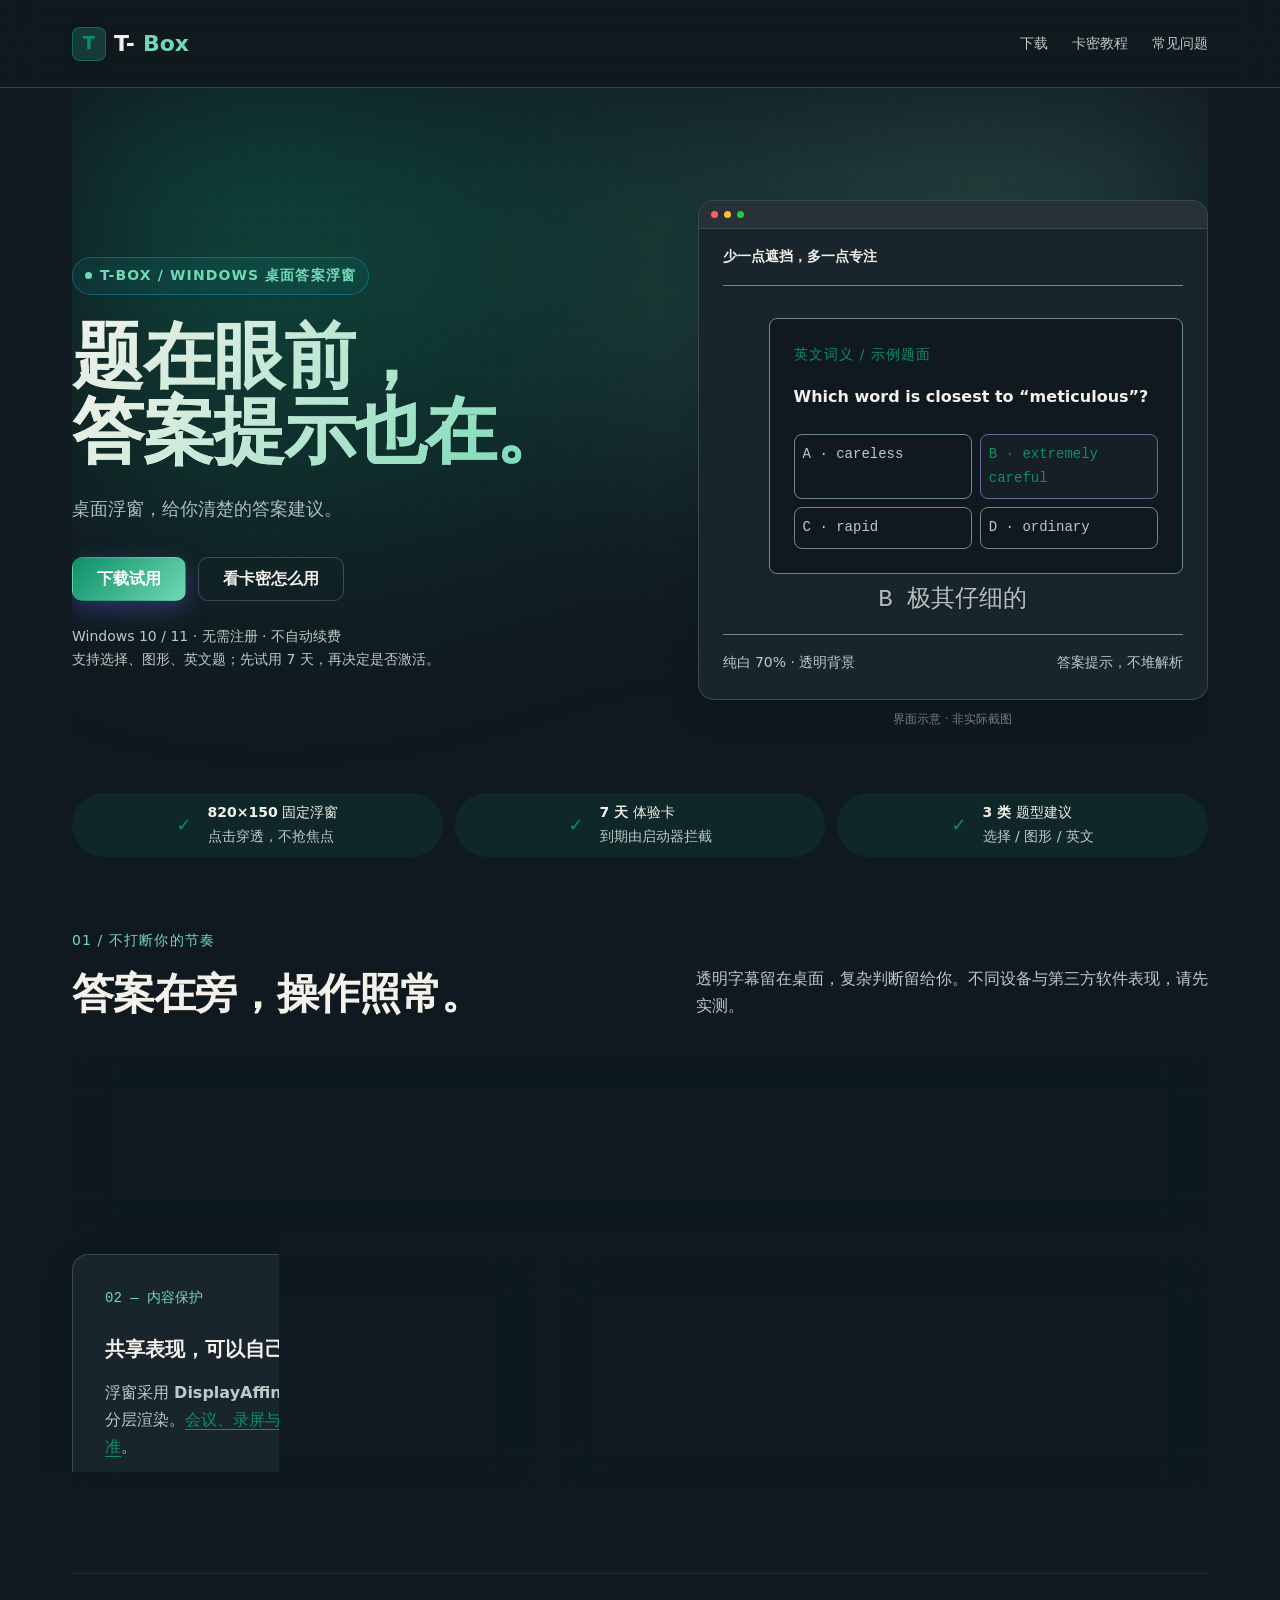
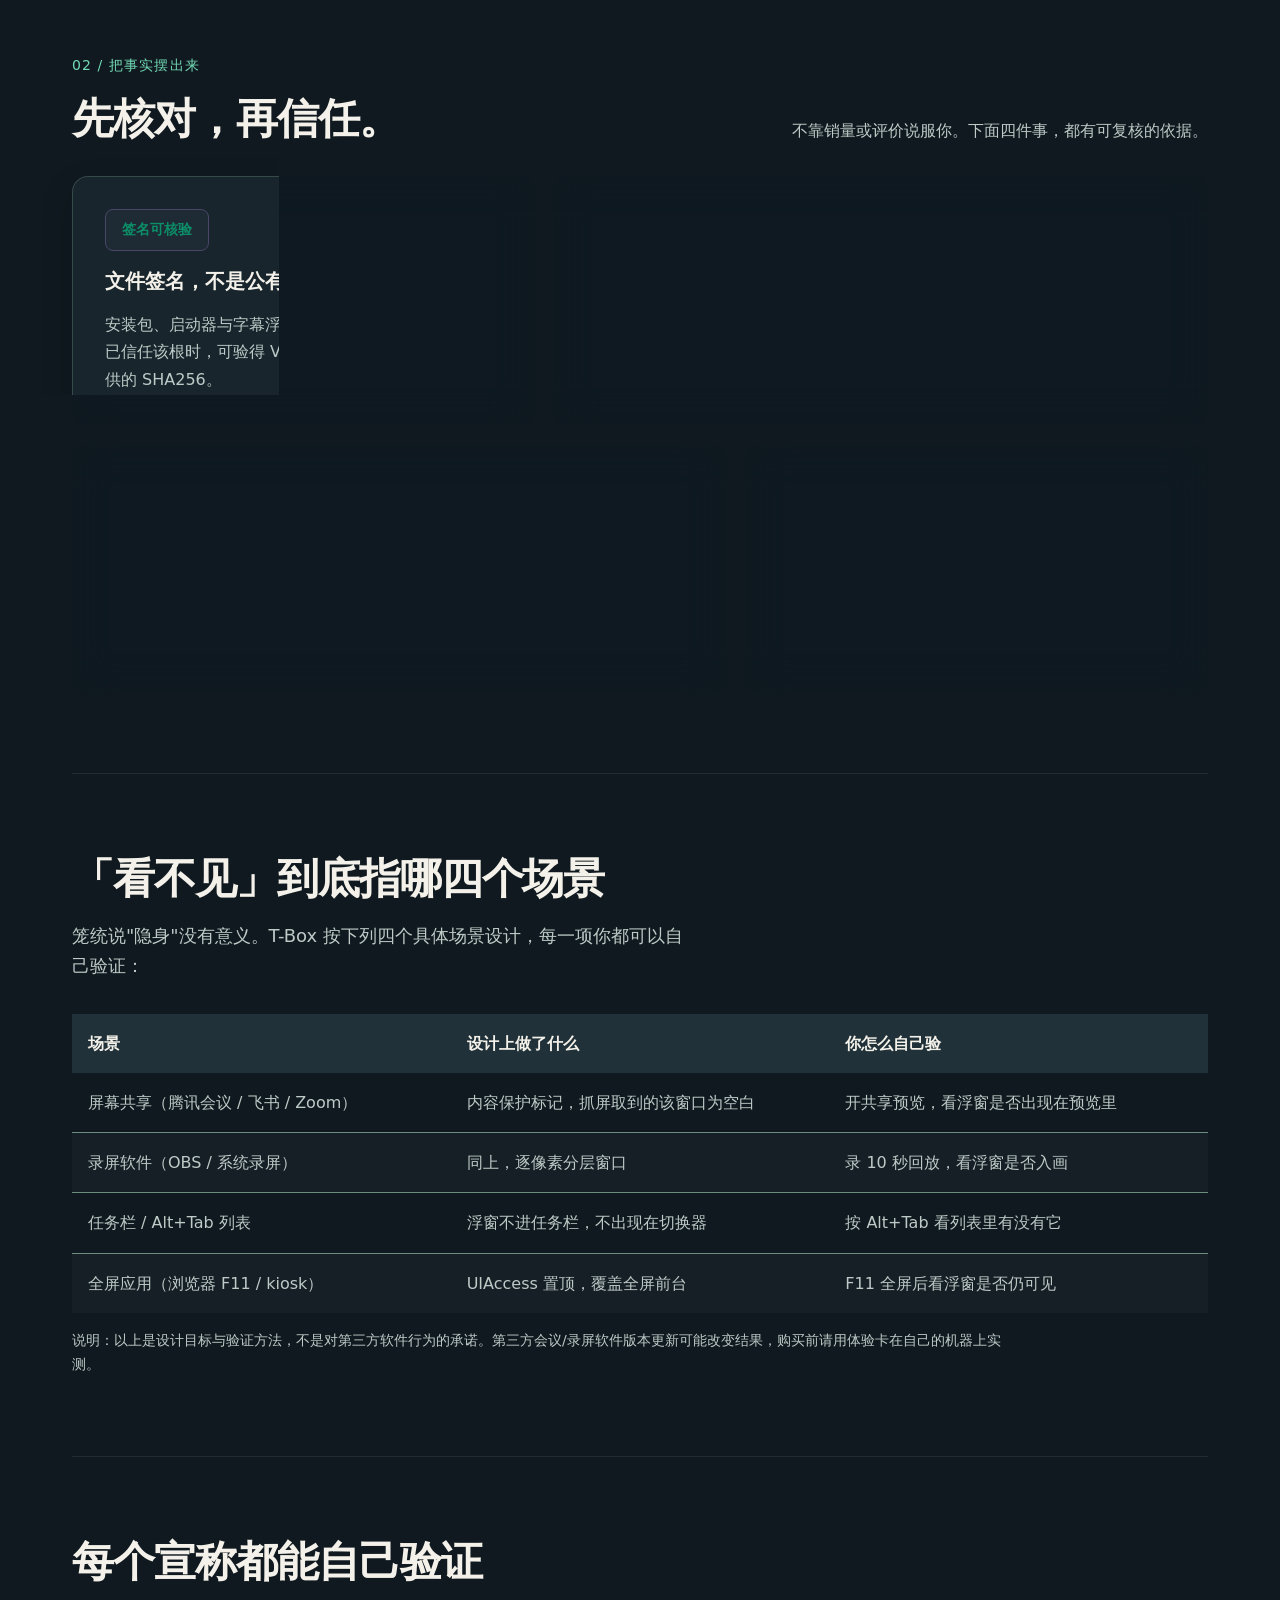
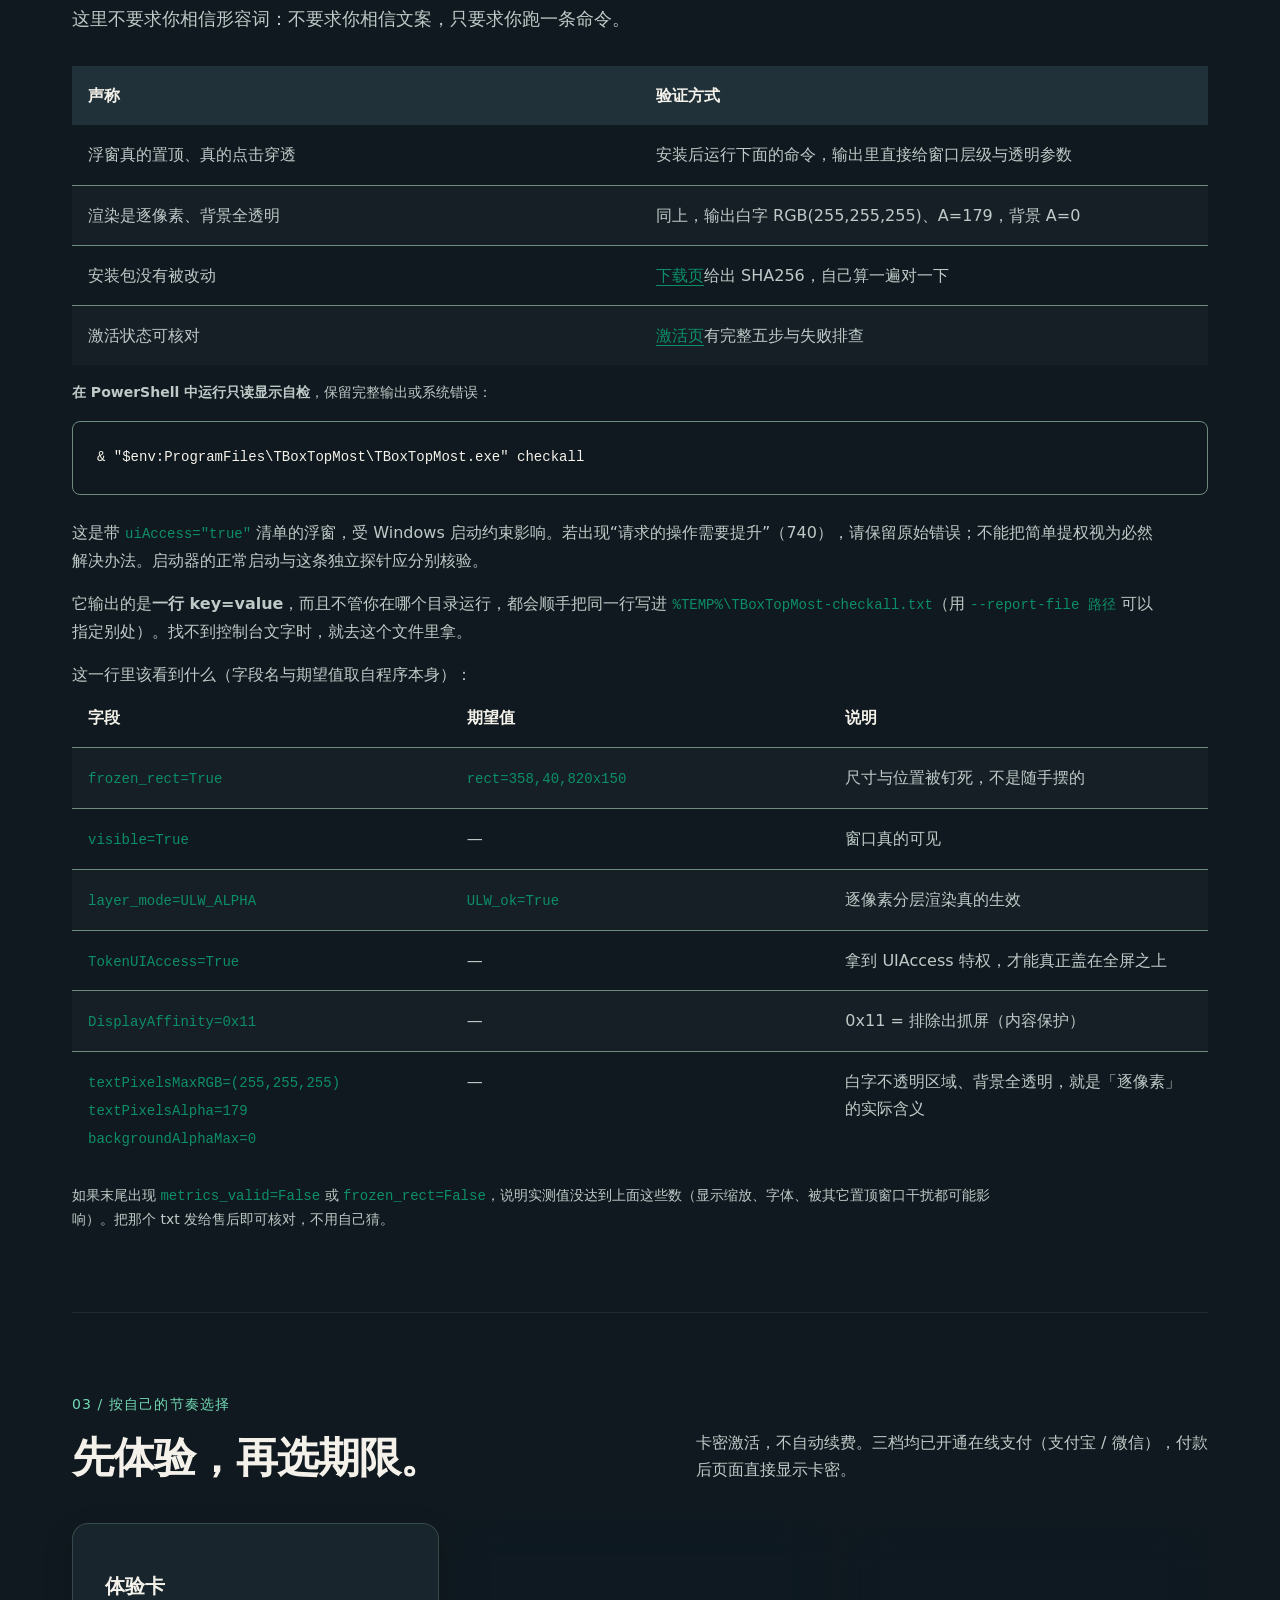
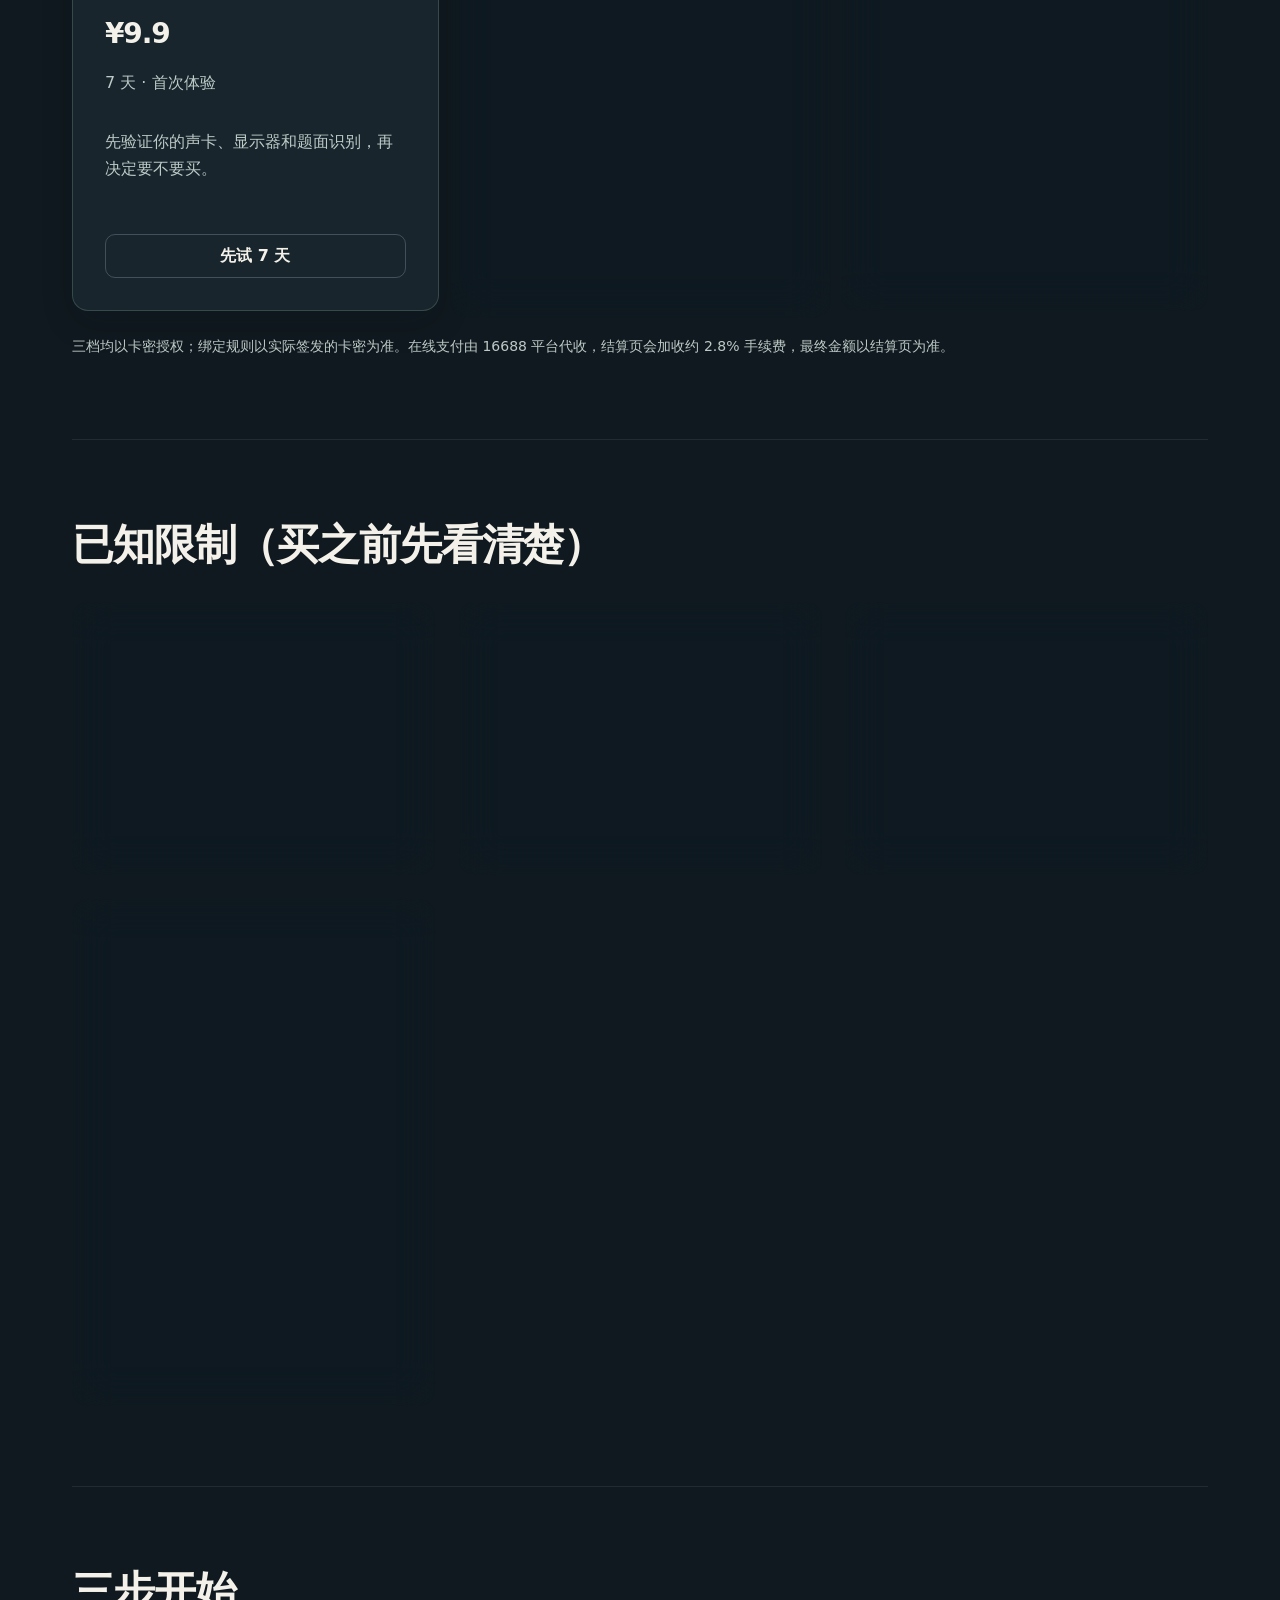
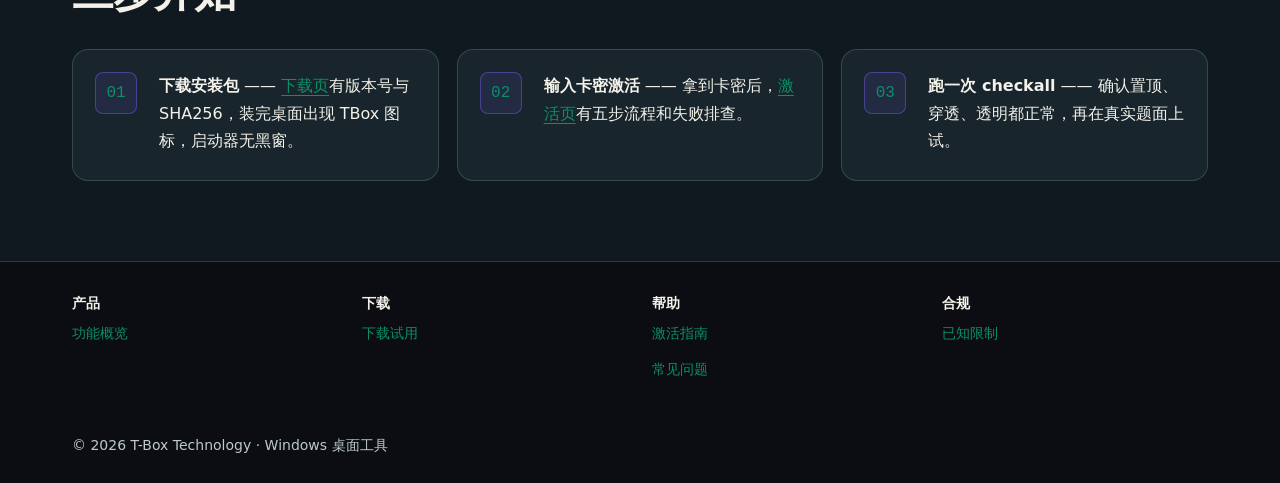
==== commit 5ef78a1b: "预览站发布（2026-10-21 23:45）" ====
--- a/index.html
+++ b/index.html
@@ -20,8 +20,8 @@
 <meta name="twitter:image" content="https://tbox.du4s.com/assets/img/og.png">
 <meta name="twitter:image:alt" content="T-Box 桌面答案浮窗：选择题、图形题、英文题给答案，浮窗点击穿透、不抢焦点，卡密激活不自动续费">
 <link rel="canonical" href="https://tbox.du4s.com/">
-<!-- 深色背景与 assets/style.css 的 --bg 保持一致。 -->
-<meta name="theme-color" content="#0b0e17">
+<!-- 深色背景与 assets/design.css 的 --bg 保持一致。 -->
+<meta name="theme-color" content="#0A0B10">
 
 <!--
   结构化数据刻意不写 availability：购买通道还没接，写 InStock 就是假话；
@@ -46,7 +46,8 @@
 </script>
 <link rel="stylesheet" href="assets/style.css">
 <link rel="stylesheet" href="assets/design.css">
-<script src="assets/config.js?v=be4bea4c31"></script>
+<link rel="stylesheet" href="assets/design-tokens.css">
+<script src="assets/config.js?v=32c5517856"></script>
 <script defer src="assets/app.js"></script>
 <script defer src="assets/design.js"></script>
 <link rel="icon" href="assets/img/logo.svg" type="image/svg+xml"></head>
@@ -76,12 +77,12 @@
   </div>
 <figcaption class="visual-note">界面示意 · 非实际截图</figcaption>
 </figure>
-<ul class="hero-facts" aria-label="三个产品特点"><li><div>点击穿透，不抢焦点<span>浮窗之下照常操作</span></div></li><li><div>卡密在本机离线验签<span>仅授权校验不联网</span></div></li><li><div>先试用 7 天<span>到期由启动器拦截</span></div></li></ul>
+<ul class="hero-facts" aria-label="三个产品特点"><li><div><strong data-count="820" data-suffix="×150">820×150</strong> 固定浮窗<span>点击穿透，不抢焦点</span></div></li><li><div><strong data-count="7" data-suffix=" 天">7 天</strong> 体验卡<span>到期由启动器拦截</span></div></li><li><div><strong data-count="3" data-suffix=" 类">3 类</strong> 题型建议<span>选择 / 图形 / 英文</span></div></li></ul>
 </section>
 
 <section class="section compact-section"><div class="section-head"><div><span class="section-kicker">01 / 不打断你的节奏</span><h2>答案在旁，操作照常。</h2></div><p>透明字幕留在桌面，复杂判断留给你。不同设备与第三方软件表现，请先实测。</p></div>
 <div class="cards"><article class="card"><span class="card-number">01 — 显示</span><h3>文字清楚，背景留白</h3><p class="muted">纯白 70% 字幕，背景全透明。固定 820×150 显示区域，点击穿透、不抢焦点。</p></article><article class="card"><span class="card-number">02 — 内容保护</span><h3>共享表现，可以自己验</h3><p class="muted">浮窗采用 <strong>DisplayAffinity=0x11</strong> 内容保护与逐像素分层渲染。<a href="faq.html">会议、录屏与独占全屏表现以现场实测为准</a>。</p></article><article class="card"><span class="card-number">03 — 答案</span><h3>短题给结论，口述给段落</h3><p class="muted">选择题、图形题、英文题给短答案；口述模式显示完整段落。答案仅作建议，不替代你的判断。</p></article></div></section>
-<section class="section"><div class="section-head"><div><span class="section-kicker">02 / 把事实摆出来</span><h2>先核对，再信任。</h2></div><p>不靠销量或评价说服你。下面四件事，都有可复核的依据。</p></div><div class="trust-grid"><article class="panel"><span class="badge">签名可核验</span><h3>文件签名，不是公有 CA 背书</h3><p class="muted">安装包、启动器与字幕浮窗使用本地根证书签名；本机已信任该根时，可验得 Valid。安装前仍需核对发布方提供的 SHA256。</p></article><article class="panel"><span class="badge">离线验签</span><h3>卡密自带 RSA 签名</h3><p class="muted">启动器用内置公钥在本机验证卡密，授权校验不连接服务器。答题所需网络与模型服务是另一条链路。</p></article><article class="panel"><span class="badge">本机保存</span><h3>授权由 Windows DPAPI 加密</h3><p class="muted">本地授权按当前 Windows 用户保护；重读授权时仍重新验卡密签名，不把本地过期时间文本当作授权依据。</p></article><article class="panel"><span class="badge">7 天试用门</span><h3>到期有明确状态</h3><p class="muted">未激活可免费试用 7 天，期满显示“试用已结束 · 输入授权卡密后点击激活”。试用起点由本地文件与注册表共同记录。</p></article></div></section>
+<section class="section"><div class="section-head"><div><span class="section-kicker">02 / 把事实摆出来</span><h2>先核对，再信任。</h2></div><p>不靠销量或评价说服你。下面四件事，都有可复核的依据。</p></div><div class="trust-grid capability-bento"><article class="panel"><span class="badge">签名可核验</span><h3>文件签名，不是公有 CA 背书</h3><p class="muted">安装包、启动器与字幕浮窗使用本地根证书签名；本机已信任该根时，可验得 Valid。安装前仍需核对发布方提供的 SHA256。</p></article><article class="panel"><span class="badge">离线验签</span><h3>卡密自带 RSA 签名</h3><p class="muted">启动器用内置公钥在本机验证卡密，授权校验不连接服务器。答题所需网络与模型服务是另一条链路。</p></article><article class="panel"><span class="badge">本机保存</span><h3>授权由 Windows DPAPI 加密</h3><p class="muted">本地授权按当前 Windows 用户保护；重读授权时仍重新验卡密签名，不把本地过期时间文本当作授权依据。</p></article><article class="panel"><span class="badge">7 天试用门</span><h3>到期有明确状态</h3><p class="muted">未激活可免费试用 7 天，期满显示“试用已结束 · 输入授权卡密后点击激活”。试用起点由本地文件与注册表共同记录。</p></article></div></section>
 
   <!-- 照搬竞品最强的一招：把「看不见」拆成四个具体场景 -->
   <section class="section">
@@ -129,7 +130,7 @@
     <p class="muted">如果末尾出现 <code>metrics_valid=False</code> 或 <code>frozen_rect=False</code>，说明实测值没达到上面这些数（显示缩放、字体、被其它置顶窗口干扰都可能影响）。把那个 txt 发给售后即可核对，不用自己猜。</p>
   </section>
 
-  <section class="section"><div class="section-head"><div><span class="section-kicker">03 / 按自己的节奏选择</span><h2>先体验，再选期限。</h2></div><p>卡密激活，不自动续费。购买入口未开放时，请先下载试用。</p></div><div class="pricing">
+  <section class="section"><div class="section-head"><div><span class="section-kicker">03 / 按自己的节奏选择</span><h2>先体验，再选期限。</h2></div><p>卡密激活，不自动续费。三档均已开通在线支付（支付宝 / 微信），付款后页面直接显示卡密。</p></div><div class="pricing">
     <article class="card price">
       <h3>体验卡</h3>
       <strong class="amount">¥9.9</strong>
@@ -152,7 +153,7 @@
       <p class="muted">一轮完整求职周期用得上，比按月买省一半，不自动续费。</p>
       <a class="btn" data-buy="season" href="#buy-pending">买求职季卡</a>
     </article>
-  </div><p class="pricing-note">三档均以卡密授权；绑定规则以实际签发的卡密为准。</p></section>
+  </div><p class="pricing-note">三档均以卡密授权；绑定规则以实际签发的卡密为准。在线支付由 16688 平台代收，结算页会加收约 2.8% 手续费，最终金额以结算页为准。</p></section>
 
   <!-- 已知限制：诚实是最便宜的信任 -->
   <section class="section">
@@ -196,7 +197,7 @@
   <section class="section" id="buy-pending" hidden><div class="panel pending-panel"><div><span class="section-kicker">先试，再决定</span><h2>购买通道正在开通</h2><p class="muted">在线下单与自动发货尚未开放。你可以先下载最新版本免费试用，验证自己的设备、题面与共享表现。</p></div><a class="btn primary" href="download.html#dl-actions" data-buy-pending-cta>去下载试用版</a></div></section>
 </main>
 
-<footer class="footer"><div class="wrap"><span>© 2026 T-Box Technology · Windows 桌面工具</span><div class="footer-links"><a href="download.html">下载试用</a><a href="activate.html">激活指南</a><a href="faq.html">使用帮助</a></div></div></footer>
+<footer class="footer"><div class="wrap"><div class="footer-groups"><section class="footer-group"><h3>产品</h3><a href="index.html">功能概览</a></section><section class="footer-group"><h3>下载</h3><a href="download.html">下载试用</a></section><section class="footer-group"><h3>帮助</h3><a href="activate.html">激活指南</a><a href="faq.html">常见问题</a></section><section class="footer-group"><h3>合规</h3><a href="faq.html">已知限制</a></section></div><div class="footer-copyright"><span>© 2026 T-Box Technology · Windows 桌面工具</span></div></div></footer>
 
 </body>
 </html>
--- a/assets/style.css
+++ b/assets/style.css
@@ -1,12 +1,9 @@
 /* Unified CSS: base + DSH refinements + direct six-point corrections. */
-:root { color-scheme: dark; --bg: #0b0e17; --panel: #111623; --raised: #171d2d; --text: #f1f3fa; --muted: #a7b0c4; --line: #293147; --accent: #a9a2ff; --action: #9be7cf; --shadow-sm: 0 8px 24px #00000024; --shadow-lg: 0 24px 64px #00000040; --r8: 8px; --r12: 12px; }
 * { box-sizing: border-box; }
 html { scroll-behavior: smooth; scroll-padding-top: 24px; }
 body { margin: 0px; background: var(--bg); color: var(--text); font: 16px / 1.7 "Segoe UI", "Microsoft YaHei", system-ui, sans-serif; -webkit-font-smoothing: antialiased; }
 a { color: var(--accent); text-underline-offset: 4px; }
 a:hover { color: var(--text); }
-a:focus-visible { outline: 2px solid var(--accent); outline-offset: 4px; }
-summary:focus-visible { outline: 2px solid var(--accent); outline-offset: 4px; }
 ::selection { background: rgba(169, 162, 255, 0.25); color: var(--text); }
 [hidden] { display: none !important; }
 .wrap { width: min(1200px, 100%); margin-inline: auto; padding-inline: 32px; }
@@ -101,6 +98,7 @@
 .release-table { margin-bottom: 32px; }
 code { font: 14px / 1.7 Consolas, "Microsoft YaHei", monospace; overflow-wrap: anywhere; word-break: break-word; color: var(--accent); }
 .code { font: 14px / 1.7 Consolas, "Microsoft YaHei", monospace; overflow-wrap: anywhere; word-break: break-word; }
+.text-caption { overflow-wrap: anywhere; word-break: break-word; }
 pre.code { white-space: pre-wrap; padding: 24px; border: 1px solid var(--line); background: var(--bg); border-radius: var(--r8); margin-block: 16px 24px; max-width: 100%; color: var(--text); }
 td.code { color: var(--text); }
 .verification { margin-top: 32px; }
@@ -254,21 +252,3 @@
   .hero .lead { white-space: nowrap; }
 }
 
-/* 2026-10-20 官网视觉升级基础层。
-   细节覆盖在 design.css，保留此处作为无增强样式时的本地 fallback；不改业务数据。 */
-body.design-upgrade {
-  --bg: #0A0B10;
-  --panel: #11131C;
-  --text: #F2F4F8;
-  --muted: #9AA3B2;
-  --accent: #6C5CE7;
-  background: var(--bg);
-  color: var(--text);
-}
-body.design-upgrade .hero { isolation: isolate; }
-body.design-upgrade .hero h1 em {
-  background: linear-gradient(135deg, #6C5CE7, #00D2FF);
-  -webkit-background-clip: text;
-  background-clip: text;
-  -webkit-text-fill-color: transparent;
-}
--- a/assets/design.css
+++ b/assets/design.css
@@ -1,5 +1,6 @@
 /* T-Box visual upgrade: local-only, business-neutral presentation layer. */
 :root {
+  color-scheme: dark;
   --bg: #0A0B10;
   --bg-elev: #11131C;
   --surface: rgba(255,255,255,0.055);
@@ -13,42 +14,21 @@
   --warn: #FFB020;
   --danger: #FF4D5E;
   --action: #9be7cf;
+  --panel: #111623;
+  --raised: #171d2d;
+  --muted: #a7b0c4;
+  --line: #293147;
+  --accent: #a9a2ff;
+  --shadow-sm: 0 8px 24px #00000024;
+  --shadow-lg: 0 24px 64px #00000040;
+  --r8: 8px;
+  --r12: 12px;
 }
 
 body.design-upgrade {
   background: var(--bg);
   color: var(--text);
-  overflow-x: hidden;
   isolation: isolate;
-}
-html:has(body.design-upgrade) { overflow-x: clip; }
-
-body.design-upgrade::before {
-  content: "";
-  position: fixed;
-  inset: -22%;
-  z-index: -2;
-  pointer-events: none;
-  filter: blur(80px);
-  opacity: .9;
-  background:
-    radial-gradient(ellipse at 18% 18%, rgba(108,92,231,.35), transparent 43%),
-    radial-gradient(ellipse at 80% 22%, rgba(0,210,255,.25), transparent 40%);
-  animation: tbox-aurora 18s ease-in-out infinite alternate;
-}
-
-body.design-upgrade::after {
-  content: "";
-  position: fixed;
-  inset: 0;
-  z-index: -1;
-  pointer-events: none;
-  opacity: .32;
-  background-image:
-    linear-gradient(rgba(255,255,255,.035) 1px, transparent 1px),
-    linear-gradient(90deg, rgba(255,255,255,.035) 1px, transparent 1px);
-  background-size: 20px 20px;
-  mask-image: linear-gradient(to bottom, #000 0 45%, transparent 90%);
 }
 
 @keyframes tbox-aurora {
@@ -91,44 +71,55 @@
 body.design-upgrade h1 { font-size: clamp(40px, 6vw, 72px); line-height: 1.05; letter-spacing: -.02em; }
 body.design-upgrade h2 { font-size: clamp(28px, 3.4vw, 42px); line-height: 1.2; }
 body.design-upgrade .section { border-top-color: rgba(255,255,255,.08); }
-body.design-upgrade .hero { position: relative; padding-block: 112px 72px; }
+body.design-upgrade .hero { position: relative; isolation: isolate; padding-block: 112px 72px; overflow: clip; }
 body.design-upgrade .hero::before {
   content: "";
   position: absolute;
-  width: min(58vw, 680px);
-  aspect-ratio: 1;
-  top: -18%;
-  left: 54%;
+  inset: 0;
   z-index: -1;
   pointer-events: none;
-  background: radial-gradient(circle, rgba(108,92,231,.18), transparent 68%);
-  filter: blur(24px);
+  background: radial-gradient(ellipse at 18% 18%, rgba(108,92,231,.35), transparent 43%),
+    radial-gradient(ellipse at 80% 22%, rgba(0,210,255,.25), transparent 40%);
+  filter: blur(80px);
+  animation: tbox-aurora 18s ease-in-out infinite alternate;
 }
 body.design-upgrade .hero::after {
   content: "";
   position: absolute;
-  width: min(34vw, 420px);
-  aspect-ratio: 1;
-  top: 22%;
-  right: -8%;
+  inset: 0;
   z-index: -1;
   pointer-events: none;
-  background: radial-gradient(circle, rgba(0,210,255,.12), transparent 70%);
-  filter: blur(36px);
+  opacity: .32;
+  background-image: linear-gradient(rgba(255,255,255,.035) 1px, transparent 1px),
+    linear-gradient(90deg, rgba(255,255,255,.035) 1px, transparent 1px);
+  background-size: 20px 20px;
+  mask-image: linear-gradient(to bottom, #000 0 45%, transparent 90%);
 }
 body.design-upgrade .hero .lead { color: #b0bbca; }
-body.design-upgrade .btn {
+body.design-upgrade .btn,
+body.design-upgrade .hero .actions .btn {
   min-height: 44px;
+  height: 44px;
   border-radius: 10px;
   transition: transform .12s ease, filter .12s ease, border-color .12s ease, box-shadow .12s ease;
 }
-body.design-upgrade .btn.primary {
+body.design-upgrade .btn.primary,
+body.design-upgrade .hero .actions .btn.primary,
+body.design-upgrade .pricing .btn.primary,
+body.design-upgrade #buy-pending .btn.primary,
+body.design-upgrade .tb-download-bar .btn.primary {
   background: linear-gradient(135deg, var(--brand), var(--brand-2));
   border-color: transparent;
   color: #fff;
+  min-height: 44px;
+  height: 44px;
   box-shadow: 0 8px 24px rgba(108,92,231,.35);
 }
-body.design-upgrade .btn.primary:hover { filter: brightness(1.08); transform: translateY(-2px); box-shadow: 0 12px 30px rgba(108,92,231,.48); }
+body.design-upgrade .btn.primary:hover,
+body.design-upgrade .hero .actions .btn.primary:hover,
+body.design-upgrade .pricing .btn.primary:hover,
+body.design-upgrade #buy-pending .btn.primary:hover,
+body.design-upgrade .tb-download-bar .btn.primary:hover { filter: brightness(1.08); transform: translateY(-2px); box-shadow: 0 12px 30px rgba(108,92,231,.48); }
 body.design-upgrade .hero .actions .btn:not(.primary) {
   background: rgba(0,0,0,0);
   border: 1px solid rgba(167,176,196,.3);
@@ -149,12 +140,17 @@
 body.design-upgrade .card:hover,
 body.design-upgrade .panel:hover,
 body.design-upgrade .hero-card:hover { transform: translateY(-4px); border-color: var(--stroke-hi); }
-body.design-upgrade .cards {
-  grid-template-columns: repeat(2, minmax(0,1fr));
+body.design-upgrade .compact-section .cards {
+  grid-template-columns: minmax(0,1fr) minmax(0,1.4fr);
   gap: 18px;
 }
 body.design-upgrade .compact-section .cards > .card:first-child { grid-column: span 2; }
 body.design-upgrade .trust-grid { gap: 18px; }
+body.design-upgrade .capability-bento { grid-template-columns: repeat(12,minmax(0,1fr)); }
+body.design-upgrade .capability-bento > :nth-child(4n+1),
+body.design-upgrade .capability-bento > :nth-child(4n+4) { grid-column: span 5; }
+body.design-upgrade .capability-bento > :nth-child(4n+2),
+body.design-upgrade .capability-bento > :nth-child(4n+3) { grid-column: span 7; }
 body.design-upgrade .pricing { gap: 18px; align-items: stretch; }
 body.design-upgrade .pricing .price { border-color: var(--stroke); }
 body.design-upgrade .pricing .price.recommended {
@@ -184,13 +180,47 @@
 body.design-upgrade .footer { background: rgba(10,11,16,.78); border-top-color: var(--stroke); }
 
 /* Runtime classes used by design.js. */
-body.design-upgrade .tb-reveal { opacity: 0; transform: translate3d(0,12px,0); transition: opacity .6s cubic-bezier(.22,.61,.36,1), transform .6s cubic-bezier(.22,.61,.36,1); transition-delay: var(--tb-delay,0ms); }
-body.design-upgrade .tb-reveal.tb-visible { opacity: 1; transform: none; }
+body.design-upgrade .tb-reveal { opacity: 0; translate: 0 12px; transition: opacity .6s cubic-bezier(.22,.61,.36,1), translate .6s cubic-bezier(.22,.61,.36,1), transform .15s ease, border-color .15s ease; transition-delay: var(--tb-delay,0ms); }
+body.design-upgrade .tb-reveal.tb-visible { opacity: 1; translate: 0 0; }
+body.design-upgrade .card.tb-visible:hover,
+body.design-upgrade .panel.tb-visible:hover { transform: translateY(-4px); border-color: var(--stroke-hi); transition-delay: 0ms; }
 body.design-upgrade .tb-download-bar { display: none; position: fixed; left: 50%; bottom: max(16px,env(safe-area-inset-bottom)); transform: translate(-50%,120px); opacity: 0; pointer-events: none; z-index: 9990; width: min(620px,calc(100% - 32px)); align-items: center; justify-content: space-between; gap: 12px; padding: 12px 14px 12px 20px; background: rgba(17,19,28,.9); border: 1px solid rgba(0,210,255,.3); border-radius: 16px; box-shadow: 0 20px 60px rgba(0,0,0,.38); backdrop-filter: blur(20px); }
 body.design-upgrade .tb-download-bar.tb-visible { display: flex; opacity: 1; transform: translate(-50%,0); pointer-events: auto; transition: opacity .35s, transform .45s cubic-bezier(.22,1,.36,1); }
 body.design-upgrade .tb-download-label { font-size: 14px; font-weight: 600; }
 body.design-upgrade .tb-download-close { flex: 0 0 auto; min-width: 32px; min-height: 32px; padding: 0; border: 1px solid var(--stroke); border-radius: 8px; color: var(--text-dim); background: transparent; cursor: pointer; }
 body.design-upgrade .tb-download-close:hover { color: var(--text); border-color: var(--stroke-hi); }
+body.design-upgrade .tb-download-close:focus-visible,
+body.design-upgrade :focus-visible { outline: 2px solid var(--brand-2); outline-offset: 3px; }
+
+body.design-upgrade .eyebrow {
+  position: relative;
+  display: inline-flex;
+  align-items: center;
+  gap: 8px;
+  padding: 6px 12px;
+  border: 1px solid rgba(0,210,255,.28);
+  border-radius: 999px;
+  background: rgba(0,210,255,.06);
+  letter-spacing: .08em;
+}
+body.design-upgrade .eyebrow::before {
+  content: "";
+  width: 7px;
+  height: 7px;
+  border-radius: 50%;
+  background: var(--brand-2);
+  animation: tbox-eyebrow-pulse 1.8s ease-out infinite;
+}
+@keyframes tbox-eyebrow-pulse {
+  0%, 60%, 100% { opacity: .65; transform: scale(1); }
+  30% { opacity: 1; transform: scale(1.25); }
+}
+body.design-upgrade .hero-facts [data-count] { font-variant-numeric: tabular-nums; }
+body.design-upgrade .footer-groups { display: grid; grid-template-columns: repeat(4,minmax(0,1fr)); gap: 24px; width: 100%; margin-bottom: 24px; }
+body.design-upgrade .footer-group { display: grid; gap: 4px; align-content: start; }
+body.design-upgrade .footer-group h3 { font-size: 14px; color: var(--text); }
+body.design-upgrade .footer-group a { min-height: 32px; }
+body.design-upgrade .footer-copyright { width: 100%; display: flex; justify-content: space-between; gap: 16px; align-items: center; flex-wrap: wrap; }
 
 @media (max-width: 960px) {
   body.design-upgrade .hero { padding-top: 80px; }
@@ -199,20 +229,28 @@
 @media (max-width: 640px) {
   body.design-upgrade .nav { padding-inline: 24px; }
   body.design-upgrade .hero { padding-block: 72px 42px; }
-  body.design-upgrade .cards { grid-template-columns: 1fr; }
+  body.design-upgrade .compact-section .cards { grid-template-columns: 1fr; }
   body.design-upgrade .compact-section .cards > .card:first-child { grid-column: auto; }
+  body.design-upgrade .capability-bento { grid-template-columns: minmax(0,1fr); }
+  body.design-upgrade .capability-bento > .panel { grid-column: auto; }
   body.design-upgrade .pricing .price.recommended { transform: none; }
   body.design-upgrade .pricing .price.recommended:hover { transform: translateY(-4px); }
-  body.design-upgrade .tb-download-bar { padding: 10px 12px; }
-  body.design-upgrade .tb-download-bar .btn { width: auto; min-width: 116px; }
+  body.design-upgrade .tb-download-bar { padding: 10px 12px; grid-template-columns: minmax(0,1fr) auto; }
+  body.design-upgrade .tb-download-bar.tb-visible { display: grid; }
+  body.design-upgrade .tb-download-label { grid-column: 1; grid-row: 1; }
+  body.design-upgrade .tb-download-close { grid-column: 2; grid-row: 1; }
+  body.design-upgrade .tb-download-bar .btn { grid-column: 1 / -1; width: 100%; }
+  body.design-upgrade .footer-groups { grid-template-columns: repeat(2,minmax(0,1fr)); gap: 16px; }
+  body.design-upgrade .footer-copyright { display: block; }
 }
 @media (prefers-reduced-motion: reduce) {
-  body.design-upgrade::before { animation: none !important; }
+  body.design-upgrade .hero::before { animation: none !important; }
+  body.design-upgrade .eyebrow::before { animation: none !important; }
   body.design-upgrade .tb-reveal,
   body.design-upgrade .tb-download-bar,
   body.design-upgrade .btn,
   body.design-upgrade .card,
   body.design-upgrade .panel { transition: none !important; animation: none !important; }
-  body.design-upgrade .tb-reveal { opacity: 1 !important; transform: none !important; }
+  body.design-upgrade .tb-reveal { opacity: 1; translate: none; }
   body.design-upgrade .pricing .price.recommended { transform: none; }
 }
--- a/assets/design-tokens.css
+++ b/assets/design-tokens.css
@@ -0,0 +1,167 @@
+/* Generated by sync_site_tokens.py from changes/2026-10-21-tbox-ai-upgrade/design-tokens.json. */
+/* Do not hand-edit: regenerate after changing the shared JSON. */
+:root {
+  color-scheme: dark;
+  --tbox-background: #10191F;
+  --tbox-bg: var(--tbox-background);
+  --bg: var(--tbox-bg);
+  --tbox-surface: #18252C;
+  --surface: var(--tbox-surface);
+  --tbox-surface-raised: #203139;
+  --tbox-raised: var(--tbox-surface-raised);
+  --raised: var(--tbox-raised);
+  --tbox-border: #6E8B80;
+  --tbox-line: var(--tbox-border);
+  --line: var(--tbox-line);
+  --tbox-text-primary: #F3F1E9;
+  --tbox-text: var(--tbox-text-primary);
+  --text: var(--tbox-text);
+  --tbox-text-secondary: #BDCAC7;
+  --tbox-muted: var(--tbox-text-secondary);
+  --muted: var(--tbox-muted);
+  --tbox-text-tertiary: #A7BCB5;
+  --tbox-faint: var(--tbox-text-tertiary);
+  --faint: var(--tbox-faint);
+  --tbox-accent: #0C8F68;
+  --accent: var(--tbox-accent);
+  --tbox-accent-on: #000000;
+  --accent-on: var(--tbox-accent-on);
+  --tbox-accent-text: #71D9B4;
+  --accent-text: var(--tbox-accent-text);
+  --tbox-success: #0C8F68;
+  --success: var(--tbox-success);
+  --tbox-warning: #F0BF79;
+  --warning: var(--tbox-warning);
+  --tbox-danger: #F28E89;
+  --danger: var(--tbox-danger);
+  --tbox-focus: #FFFFFF;
+  --focus: var(--tbox-focus);
+  --tbox-scrim: #071015CC;
+  --scrim: var(--tbox-scrim);
+  --tbox-space-1: 4px;
+  --tbox-space-2: 8px;
+  --tbox-space-3: 12px;
+  --tbox-space-4: 16px;
+  --tbox-space-5: 24px;
+  --tbox-space-6: 32px;
+  --tbox-space-7: 48px;
+  --tbox-radius-sm: 8px;
+  --tbox-radius-md: 12px;
+  --tbox-radius-lg: 20px;
+  --tbox-radius-pill: 999px;
+  --tbox-font-xs: 12px;
+  --tbox-leading-xs: 18px;
+  --tbox-font-sm: 14px;
+  --tbox-leading-sm: 22px;
+  --tbox-font-base: 16px;
+  --tbox-leading-base: 24px;
+  --tbox-font-md: 18px;
+  --tbox-leading-md: 28px;
+  --tbox-font-lg: 24px;
+  --tbox-leading-lg: 32px;
+  --tbox-font-xl: 32px;
+  --tbox-leading-xl: 40px;
+  --tbox-shadow-low: 0 4px 12px #07101518;
+  --tbox-shadow-medium: 0 12px 32px #07101526;
+  --tbox-shadow-high: 0 24px 64px #07101538;
+  --tbox-border-thin: 1px;
+  --tbox-border-strong: 2px;
+  --tbox-focus-width: 2px;
+  --tbox-focus-offset: 3px;
+  --tbox-shell-max: 1500px;
+  --tbox-shell-max: 1500px;
+  --tbox-sidebar: 192px;
+  --tbox-summary: 280px;
+  --tbox-plan-min-height: 244px;
+  --tbox-button-min-height: 48px;
+  --tbox-dialog-max: 420px;
+  --tbox-viewport-gutter: 32px;
+  --brand: var(--tbox-accent);
+  --brand-2: var(--tbox-accent-text);
+  --bg-elev: var(--tbox-raised);
+  --panel: var(--tbox-surface);
+  --raised: var(--tbox-raised);
+  --stroke: color-mix(in srgb, var(--tbox-line) 36%, transparent);
+  --stroke-hi: color-mix(in srgb, var(--tbox-line) 70%, transparent);
+  --text-dim: var(--tbox-muted);
+  --action: var(--tbox-accent-text);
+  --r8: var(--tbox-radius-sm);
+  --r12: var(--tbox-radius-md);
+  --shadow-sm: var(--tbox-shadow-low);
+  --shadow-lg: var(--tbox-shadow-high);
+  --font-family: system-ui,-apple-system,Segoe UI,Microsoft YaHei,sans-serif;
+}
+[data-theme=light] {
+  color-scheme: light;
+  --tbox-background: #F5F7F3;
+  --tbox-bg: var(--tbox-background);
+  --bg: var(--tbox-bg);
+  --tbox-surface: #FFFFFF;
+  --surface: var(--tbox-surface);
+  --tbox-surface-raised: #EDF2EE;
+  --tbox-raised: var(--tbox-surface-raised);
+  --raised: var(--tbox-raised);
+  --tbox-border: #6E8B80;
+  --tbox-line: var(--tbox-border);
+  --line: var(--tbox-line);
+  --tbox-text-primary: #16282C;
+  --tbox-text: var(--tbox-text-primary);
+  --text: var(--tbox-text);
+  --tbox-text-secondary: #465C5F;
+  --tbox-muted: var(--tbox-text-secondary);
+  --muted: var(--tbox-muted);
+  --tbox-text-tertiary: #506968;
+  --tbox-faint: var(--tbox-text-tertiary);
+  --faint: var(--tbox-faint);
+  --tbox-accent: #0B3D32;
+  --accent: var(--tbox-accent);
+  --tbox-accent-on: #FFFFFF;
+  --accent-on: var(--tbox-accent-on);
+  --tbox-accent-text: #0B3D32;
+  --accent-text: var(--tbox-accent-text);
+  --tbox-success: #176F55;
+  --success: var(--tbox-success);
+  --tbox-warning: #91601A;
+  --warning: var(--tbox-warning);
+  --tbox-danger: #AB4145;
+  --danger: var(--tbox-danger);
+  --tbox-focus: #8A8A8A;
+  --focus: var(--tbox-focus);
+  --tbox-scrim: #10202599;
+  --scrim: var(--tbox-scrim);
+  --brand: var(--tbox-accent);
+  --brand-2: var(--tbox-accent-text);
+  --bg-elev: var(--tbox-raised);
+  --panel: var(--tbox-surface);
+  --raised: var(--tbox-raised);
+  --stroke: color-mix(in srgb, var(--tbox-line) 36%, transparent);
+  --stroke-hi: color-mix(in srgb, var(--tbox-line) 70%, transparent);
+  --text-dim: var(--tbox-muted);
+  --action: var(--tbox-accent);
+}
+/* Token-driven visual bridge: keeps the existing DOM/classes intact. */
+body.design-upgrade { background: var(--tbox-bg); color: var(--tbox-text); font-family: var(--font-family); }
+body.design-upgrade h1, body.design-upgrade .hero h1 em { background: linear-gradient(135deg, var(--tbox-text-primary), var(--tbox-accent-text)); -webkit-background-clip: text; background-clip: text; -webkit-text-fill-color: transparent; }
+body.design-upgrade .hero::before { background: radial-gradient(ellipse at 18% 18%, color-mix(in srgb, var(--tbox-accent) 40%, transparent), transparent 43%), radial-gradient(ellipse at 80% 22%, color-mix(in srgb, var(--tbox-accent-text) 26%, transparent), transparent 40%); }
+body.design-upgrade .hero-card { background: linear-gradient(145deg, color-mix(in srgb, var(--tbox-accent) 22%, transparent), var(--tbox-surface)); }
+body.design-upgrade .brand::before { border-color: color-mix(in srgb, var(--tbox-accent) 60%, transparent); background: color-mix(in srgb, var(--tbox-accent) 20%, var(--tbox-surface)); box-shadow: var(--tbox-shadow-low); }
+body.design-upgrade .nav { background: color-mix(in srgb, var(--tbox-bg) 92%, transparent); border-bottom-color: var(--stroke); }
+body.design-upgrade .brand span, body.design-upgrade .eyebrow, body.design-upgrade .section-kicker, body.design-upgrade .card-number { color: var(--tbox-accent-text); }
+body.design-upgrade .btn.primary, body.design-upgrade .hero .actions .btn.primary, body.design-upgrade .pricing .btn.primary, body.design-upgrade #buy-pending .btn.primary { background: linear-gradient(135deg, var(--tbox-accent), var(--tbox-accent-text)); border-color: transparent; color: #fff; }
+body.design-upgrade .btn.primary:hover { filter: brightness(1.08); background: var(--tbox-accent); }
+body.design-upgrade .card, body.design-upgrade .panel, body.design-upgrade .hero-card, body.design-upgrade .plan-card { background: var(--tbox-surface); border-color: var(--stroke); box-shadow: var(--tbox-shadow-medium); }
+body.design-upgrade .price.recommended, body.design-upgrade .plan-card.recommended { background: var(--tbox-raised); border: var(--tbox-border-strong) solid var(--tbox-accent); box-shadow: var(--tbox-shadow-medium); }
+body.design-upgrade .price .tag, body.design-upgrade .plan-card .tag { color: var(--tbox-accent-text); background: color-mix(in srgb, var(--tbox-accent) 14%, transparent); border-color: var(--tbox-accent); }
+body.design-upgrade .hero-facts li { background: color-mix(in srgb, var(--tbox-accent) 12%, transparent); }
+body.design-upgrade .plan-card .benefits { list-style: none; margin: 0; padding: 0; display: grid; gap: var(--tbox-space-2); color: var(--tbox-text-secondary); }
+body.design-upgrade .plan-card .benefits li::before { content: '✓'; color: var(--tbox-accent-text); margin-right: var(--tbox-space-2); font-weight: 700; }
+body.design-upgrade .plan-card .btn { width: 100%; min-height: var(--tbox-button-min-height, 48px); }
+body.design-upgrade .membership-summary { display: flex; align-items: center; justify-content: space-between; gap: var(--tbox-space-4); padding: var(--tbox-space-4); border: var(--tbox-border-thin) solid var(--stroke); border-radius: var(--tbox-radius-md); background: var(--tbox-surface); }
+body.design-upgrade .membership-summary strong { color: var(--tbox-text-primary); }
+body.design-upgrade .membership-grid { display: grid; grid-template-columns: repeat(3, minmax(0, 1fr)); gap: var(--tbox-space-4); align-items: stretch; }
+body.design-upgrade .plan-card { min-height: var(--tbox-plan-min-height, 244px); display: flex; flex-direction: column; gap: var(--tbox-space-3); padding: var(--tbox-space-5); border-radius: var(--tbox-radius-md); position: relative; }
+body.design-upgrade .plan-card .amount { font-size: var(--tbox-font-xl); line-height: var(--tbox-leading-xl); font-weight: 700; color: var(--tbox-text-primary); }
+body.design-upgrade .plan-card .cta { margin-top: auto; }
+body.design-upgrade .page-shell { width: min(var(--tbox-shell-max), calc(100% - 2 * var(--tbox-viewport-gutter))); margin-inline: auto; }
+body.design-upgrade :focus-visible { outline: var(--tbox-focus-width) solid var(--tbox-focus); outline-offset: var(--tbox-focus-offset); }
+@media (max-width: 600px) { body.design-upgrade .membership-grid { grid-template-columns: 1fr; } body.design-upgrade .membership-summary { align-items: flex-start; flex-direction: column; } body.design-upgrade .page-shell { width: min(100% - 32px, var(--tbox-shell-max)); } }
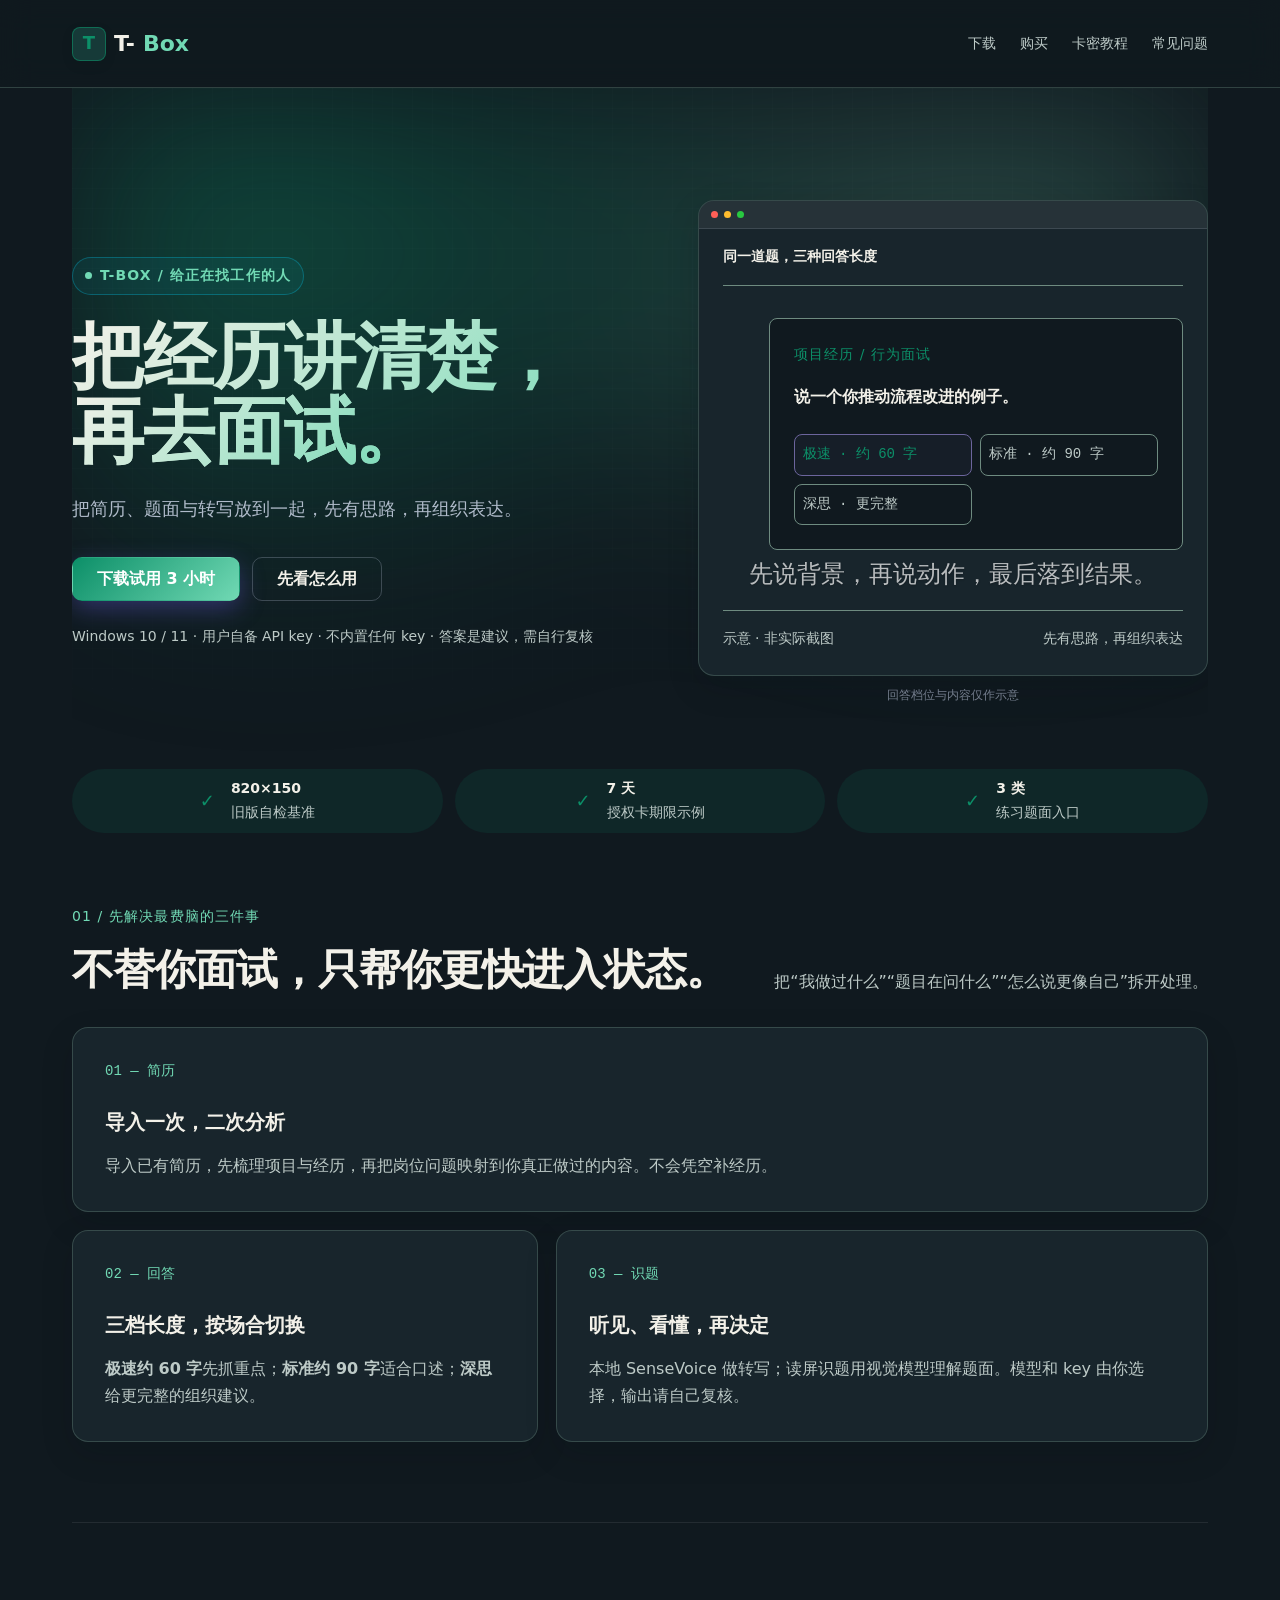
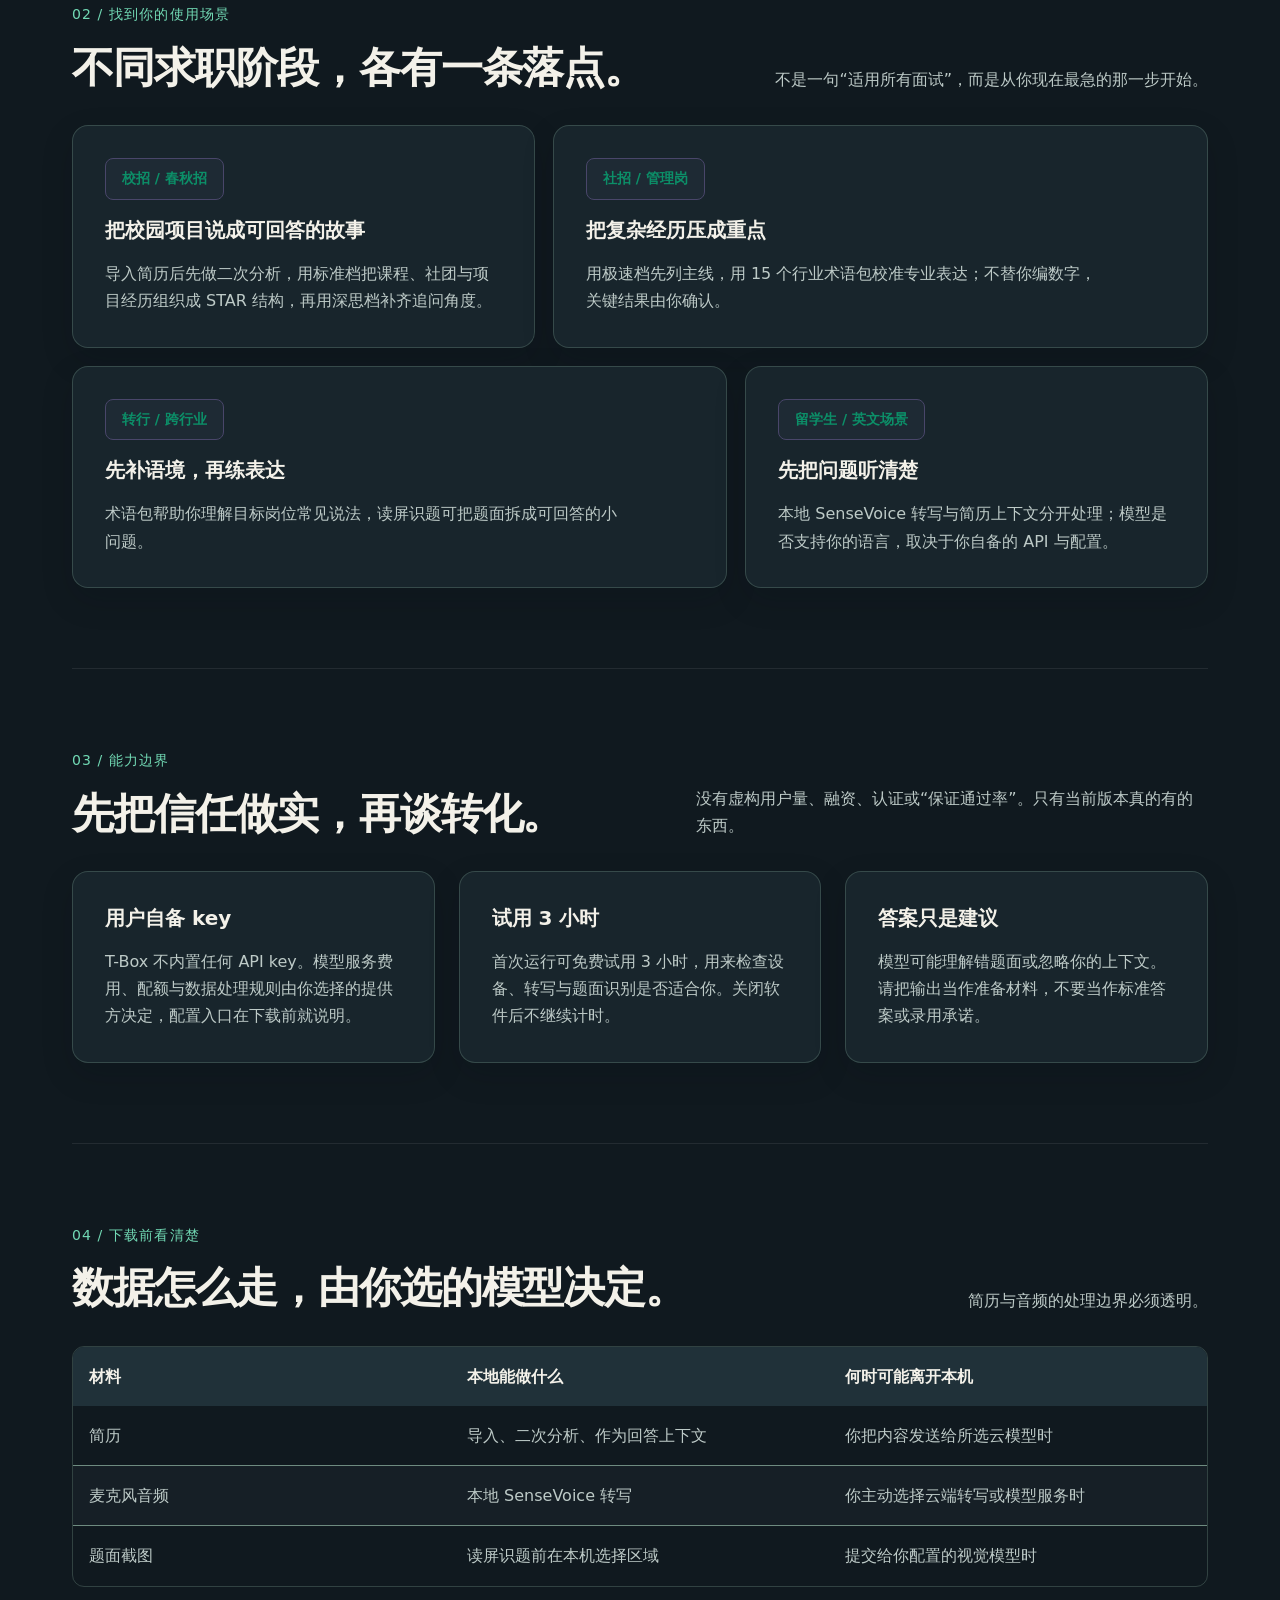
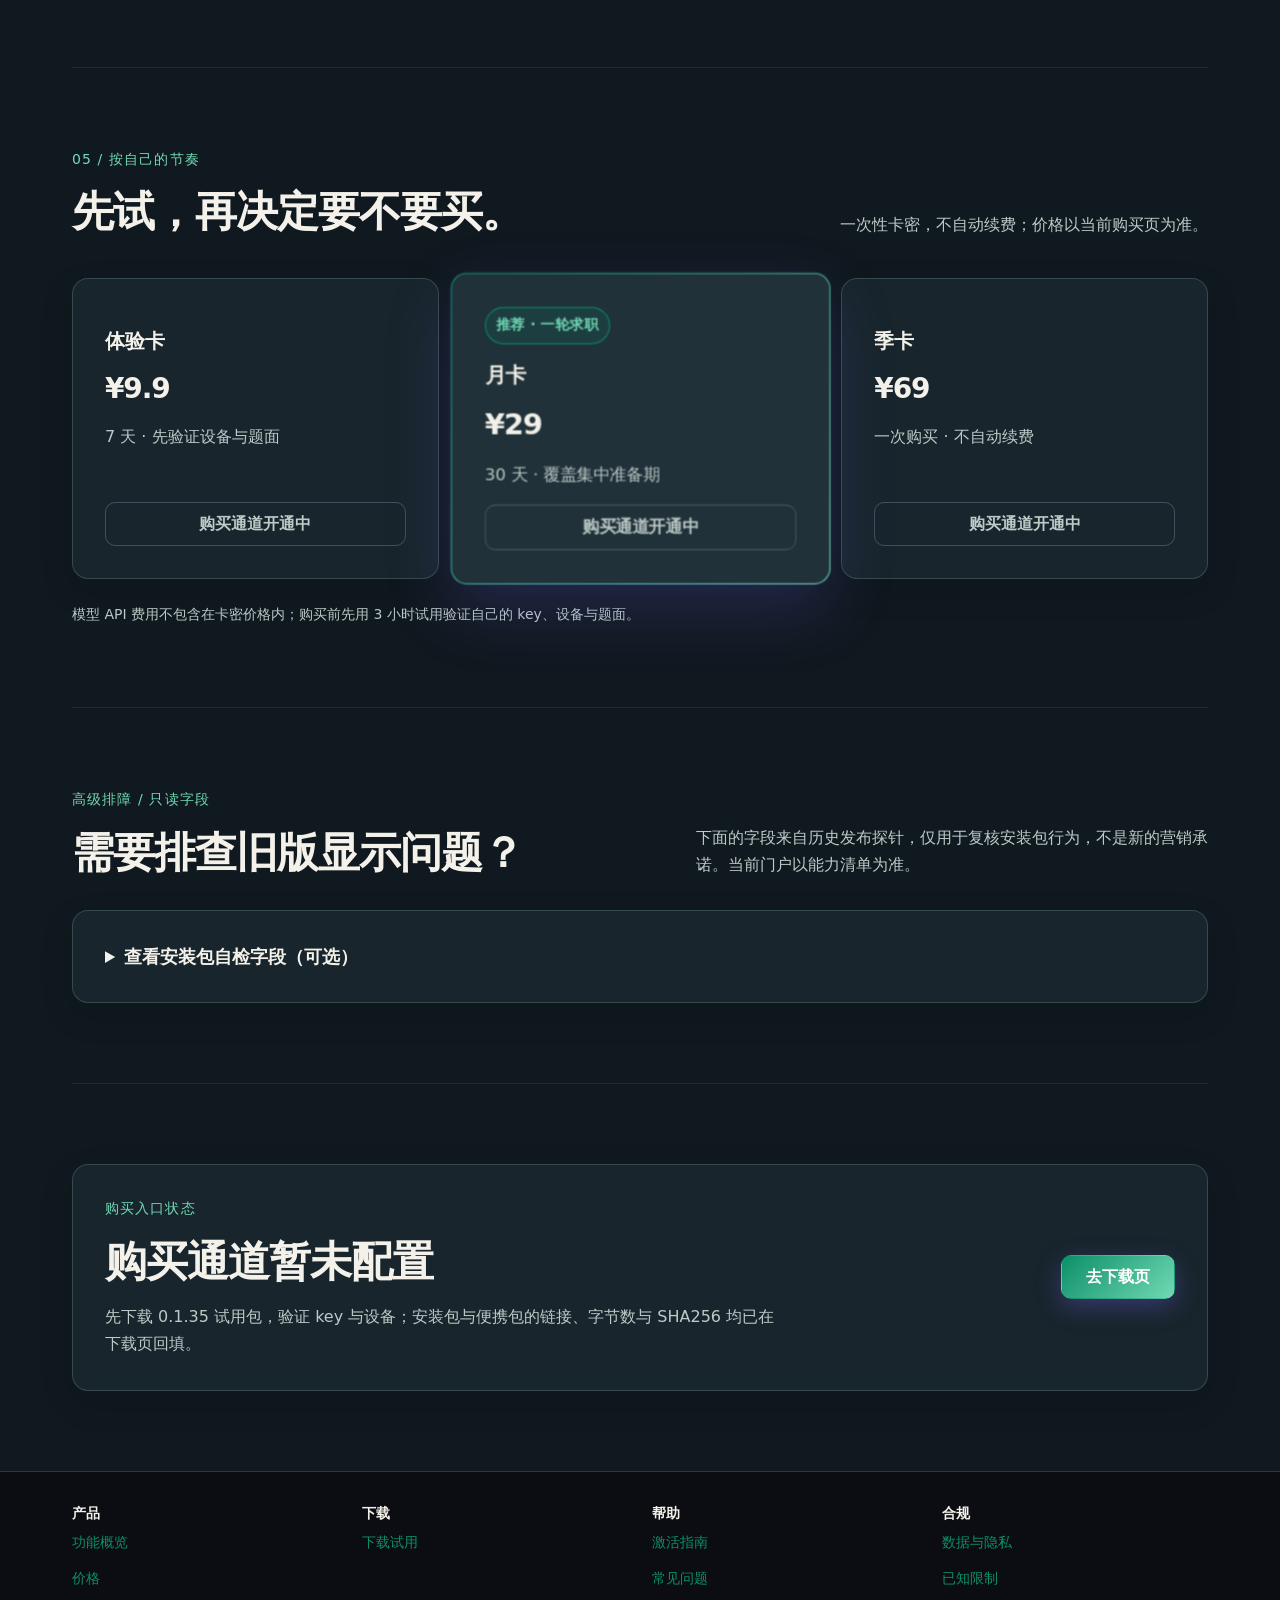
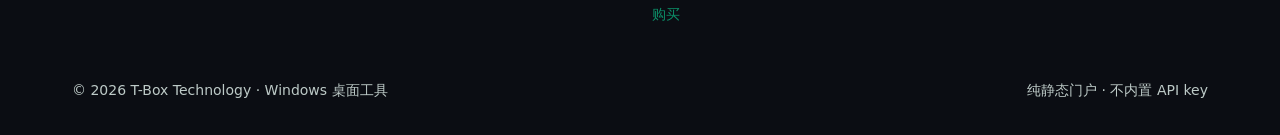
==== commit 43189b9a: "预览站发布（2026-10-25 02:22）" ====
--- a/index.html
+++ b/index.html
@@ -3,201 +3,33 @@
 <head>
 <meta charset="utf-8">
 <meta name="viewport" content="width=device-width,initial-scale=1">
-<title>T-Box｜面试笔试时，答案出现在你屏幕上</title>
-<meta name="description" content="T-Box 是 Windows 桌面答案浮窗：选择题、图形题、英文题按要求给答案，浮窗点击穿透、不抢焦点，共享与录屏按内容保护设计。先试后买，卡密激活，不自动续费。">
-<!-- 分享卡片：这站主要在 QQ 群 / 微信里传，没有 og 标签时链接预览是空白的。 -->
-<meta property="og:type" content="website">
-<meta property="og:site_name" content="T-Box">
-<meta property="og:title" content="T-Box｜面试笔试时，答案出现在你屏幕上">
-<meta property="og:description" content="Windows 桌面答案浮窗，点击穿透、不抢焦点。卡密激活，不自动续费。每个宣称都附一条你自己能跑的验证命令。">
-<meta property="og:url" content="https://tbox.du4s.com/">
-<meta property="og:image" content="https://tbox.du4s.com/assets/img/og.png">
-<meta property="og:image:width" content="1200">
-<meta property="og:image:height" content="630">
-<meta property="og:image:type" content="image/png">
-<meta property="og:image:alt" content="T-Box 桌面答案浮窗：选择题、图形题、英文题给答案，浮窗点击穿透、不抢焦点，卡密激活不自动续费">
-<meta name="twitter:card" content="summary_large_image">
-<meta name="twitter:image" content="https://tbox.du4s.com/assets/img/og.png">
-<meta name="twitter:image:alt" content="T-Box 桌面答案浮窗：选择题、图形题、英文题给答案，浮窗点击穿透、不抢焦点，卡密激活不自动续费">
-<link rel="canonical" href="https://tbox.du4s.com/">
-<!-- 深色背景与 assets/design.css 的 --bg 保持一致。 -->
-<meta name="theme-color" content="#0A0B10">
+<title>T-Box｜把经历讲清楚，再去面试</title>
+<meta name="description" content="T-Box 是给求职者的 Windows AI 面试与笔试准备助手：导入简历、用本地 SenseVoice 转写、读屏识题，并在极速/标准/深思三档之间选择回答长度。用户自备 API key，免费试用 3 小时。">
+<meta property="og:type" content="website"><meta property="og:site_name" content="T-Box"><meta property="og:title" content="T-Box｜把经历讲清楚，再去面试"><meta property="og:description" content="简历二次分析、15 个行业术语包、本地 SenseVoice 转写与读屏识题。用户自备 API key，免费试用 3 小时。"><meta property="og:url" content="https://tbox.du4s.com/"><meta property="og:image" content="https://tbox.du4s.com/assets/img/og.png"><meta property="og:image:width" content="1200"><meta property="og:image:height" content="630"><meta property="og:image:type" content="image/png"><meta property="og:image:alt" content="T-Box 求职准备助手">
+<meta name="twitter:card" content="summary_large_image"><meta name="twitter:image" content="https://tbox.du4s.com/assets/img/og.png"><meta name="twitter:image:alt" content="T-Box 求职准备助手">
+<link rel="canonical" href="https://tbox.du4s.com/"><meta name="theme-color" content="#10191F">
+<script type="application/ld+json">{"@context":"https://schema.org","@type":"SoftwareApplication","name":"T-Box","applicationCategory":"BusinessApplication","operatingSystem":"Windows 10/11","description":"面向求职者的 AI 面试与笔试准备助手，支持简历二次分析、本地 SenseVoice 转写、读屏识题与三档回答。","offers":{"@type":"Offer","price":"9.9","priceCurrency":"CNY"}}</script>
+<link rel="stylesheet" href="assets/style.css"><link rel="stylesheet" href="assets/design.css"><link rel="stylesheet" href="assets/design-tokens.css"><script src="assets/config.js?v=a02ea073e4"></script><script defer src="assets/app.js"></script><script defer src="assets/design.js"></script><link rel="icon" href="assets/img/logo.svg" type="image/svg+xml">
+</head>
+<body class="design-upgrade">
+<nav class="nav" aria-label="主导航"><a class="brand" href="index.html">T-<span>Box</span></a><div class="navlinks"><a href="download.html">下载</a><a href="buy.html">购买</a><a href="activate.html">卡密教程</a><a href="faq.html">常见问题</a></div></nav>
+<main class="wrap">
+<section class="hero">
+  <div class="hero-copy"><span class="eyebrow">T-BOX / 给正在找工作的人</span><h1>把经历讲清楚，<br><em>再去面试。</em></h1><p class="lead">把简历、题面与转写放到一起，先有思路，再组织表达。</p><div class="actions"><a class="btn primary" href="download.html">下载试用 3 小时</a><a class="btn" href="#how">先看怎么用</a></div><p class="hero-meta">Windows 10 / 11 · 用户自备 API key · 不内置任何 key · 答案是建议，需自行复核</p></div>
+  <figure class="hero-preview"><div class="hero-card" aria-label="T-Box 回答档位界面示意，非实际截图"><div class="visual-titlebar" aria-hidden="true"><i></i><i></i><i></i></div><div class="visual-heading"><b>同一道题，三种回答长度</b></div><div class="visual-stage"><div class="visual-document"><span class="visual-type">项目经历 / 行为面试</span><strong>说一个你推动流程改进的例子。</strong><div class="visual-options"><span class="selected">极速 · 约 60 字</span><span>标准 · 约 90 字</span><span>深思 · 更完整</span></div></div><div class="visual-answer">先说背景，再说动作，最后落到结果。</div></div><div class="visual-caption"><span>示意 · 非实际截图</span><span>先有思路，再组织表达</span></div></div><figcaption class="visual-note">回答档位与内容仅作示意</figcaption></figure>
+  <ul class="hero-facts" aria-label="发布与使用基准"><li><div><strong data-count="820" data-suffix="×150">820×150</strong><span>旧版自检基准</span></div></li><li><div><strong data-count="7" data-suffix=" 天">7 天</strong><span>授权卡期限示例</span></div></li><li><div><strong data-count="3" data-suffix=" 类">3 类</strong><span>练习题面入口</span></div></li></ul>
+</section>
+<section class="section compact-section" id="how"><div class="section-head"><div><span class="section-kicker">01 / 先解决最费脑的三件事</span><h2>不替你面试，只帮你更快进入状态。</h2></div><p>把“我做过什么”“题目在问什么”“怎么说更像自己”拆开处理。</p></div><div class="cards"><article class="card"><span class="card-number">01 — 简历</span><h3>导入一次，二次分析</h3><p class="muted">导入已有简历，先梳理项目与经历，再把岗位问题映射到你真正做过的内容。不会凭空补经历。</p></article><article class="card"><span class="card-number">02 — 回答</span><h3>三档长度，按场合切换</h3><p class="muted"><strong>极速约 60 字</strong>先抓重点；<strong>标准约 90 字</strong>适合口述；<strong>深思</strong>给更完整的组织建议。</p></article><article class="card"><span class="card-number">03 — 识题</span><h3>听见、看懂，再决定</h3><p class="muted">本地 SenseVoice 做转写；读屏识题用视觉模型理解题面。模型和 key 由你选择，输出请自己复核。</p></article></div></section>
+<section class="section"><div class="section-head"><div><span class="section-kicker">02 / 找到你的使用场景</span><h2>不同求职阶段，各有一条落点。</h2></div><p>不是一句“适用所有面试”，而是从你现在最急的那一步开始。</p></div><div class="trust-grid capability-bento"><article class="panel"><span class="badge">校招 / 春秋招</span><h3>把校园项目说成可回答的故事</h3><p class="muted">导入简历后先做二次分析，用标准档把课程、社团与项目经历组织成 STAR 结构，再用深思档补齐追问角度。</p></article><article class="panel"><span class="badge">社招 / 管理岗</span><h3>把复杂经历压成重点</h3><p class="muted">用极速档先列主线，用 15 个行业术语包校准专业表达；不替你编数字，关键结果由你确认。</p></article><article class="panel"><span class="badge">转行 / 跨行业</span><h3>先补语境，再练表达</h3><p class="muted">术语包帮助你理解目标岗位常见说法，读屏识题可把题面拆成可回答的小问题。</p></article><article class="panel"><span class="badge">留学生 / 英文场景</span><h3>先把问题听清楚</h3><p class="muted">本地 SenseVoice 转写与简历上下文分开处理；模型是否支持你的语言，取决于你自备的 API 与配置。</p></article></div></section>
+<section class="section"><div class="section-head"><div><span class="section-kicker">03 / 能力边界</span><h2>先把信任做实，再谈转化。</h2></div><p>没有虚构用户量、融资、认证或“保证通过率”。只有当前版本真的有的东西。</p></div><div class="cards"><article class="card"><h3>用户自备 key</h3><p class="muted">T-Box 不内置任何 API key。模型服务费用、配额与数据处理规则由你选择的提供方决定，配置入口在下载前就说明。</p></article><article class="card"><h3>试用 3 小时</h3><p class="muted">首次运行可免费试用 3 小时，用来检查设备、转写与题面识别是否适合你。关闭软件后不继续计时。</p></article><article class="card"><h3>答案只是建议</h3><p class="muted">模型可能理解错题面或忽略你的上下文。请把输出当作准备材料，不要当作标准答案或录用承诺。</p></article></div></section>
+<section class="section"><div class="section-head"><div><span class="section-kicker">04 / 下载前看清楚</span><h2>数据怎么走，由你选的模型决定。</h2></div><p>简历与音频的处理边界必须透明。</p></div><div class="table-panel"><table class="table"><thead><tr><th>材料</th><th>本地能做什么</th><th>何时可能离开本机</th></tr></thead><tbody><tr><td>简历</td><td>导入、二次分析、作为回答上下文</td><td>你把内容发送给所选云模型时</td></tr><tr><td>麦克风音频</td><td>本地 SenseVoice 转写</td><td>你主动选择云端转写或模型服务时</td></tr><tr><td>题面截图</td><td>读屏识题前在本机选择区域</td><td>提交给你配置的视觉模型时</td></tr></tbody></table></div></section>
+<section class="section"><div class="section-head"><div><span class="section-kicker">05 / 按自己的节奏</span><h2>先试，再决定要不要买。</h2></div><p>一次性卡密，不自动续费；价格以当前购买页为准。</p></div><div class="pricing"><article class="card price"><h3>体验卡</h3><strong class="amount">¥9.9</strong><p class="muted">7 天 · 先验证设备与题面</p><a class="btn" data-buy="trial" href="#buy-pending">先看体验卡</a></article><article class="card price recommended"><div class="tag">推荐 · 一轮求职</div><h3>月卡</h3><strong class="amount">¥29</strong><p class="muted">30 天 · 覆盖集中准备期</p><a class="btn primary" data-buy="month" href="#buy-pending">查看月卡</a></article><article class="card price"><h3>季卡</h3><strong class="amount">¥69</strong><p class="muted">一次购买 · 不自动续费</p><a class="btn" data-buy="season" href="#buy-pending">查看季卡</a></article></div><p class="pricing-note">模型 API 费用不包含在卡密价格内；购买前先用 3 小时试用验证自己的 key、设备与题面。</p></section>
+<section class="section" id="self-check"><div class="section-head"><div><span class="section-kicker">高级排障 / 只读字段</span><h2>需要排查旧版显示问题？</h2></div><p>下面的字段来自历史发布探针，仅用于复核安装包行为，不是新的营销承诺。当前门户以能力清单为准。</p></div><details class="panel"><summary>查看安装包自检字段（可选）</summary><pre class="code">defaults=x358 y40 width820 height150 affinity=0x11 layer=ULW_ALPHA
+frozen_rect=…  TokenUIAccess=…  DisplayAffinity=0x…
+textPixelsAlpha=…  textPixelsMaxRGB=…  backgroundAlphaMax=…
+metrics_valid=False  ·  TBoxTopMost-checkall.txt  ·  --report-file</pre><p class="muted">历史版本的基准显示区域为 820×150；若你在排障，请以本机 TBoxTopMost-checkall.exe 的真实输出为准。</p></details></section>
+<section class="section" id="buy-pending" hidden><div class="panel pending-panel"><div><span class="section-kicker">购买入口状态</span><h2>购买通道暂未配置</h2><p class="muted">先下载 0.1.35 试用包，验证 key 与设备；安装包与便携包的链接、字节数与 SHA256 均已在下载页回填。</p></div><a class="btn primary" href="download.html#dl-actions" data-fallback-primary>去下载页</a></div></section>
+</main>
+<footer class="footer"><div class="wrap"><div class="footer-groups"><section class="footer-group"><h3>产品</h3><a href="index.html">功能概览</a><a href="pricing.html">价格</a></section><section class="footer-group"><h3>下载</h3><a href="download.html">下载试用</a></section><section class="footer-group"><h3>帮助</h3><a href="activate.html">激活指南</a><a href="faq.html">常见问题</a><a href="buy.html">购买</a></section><section class="footer-group"><h3>合规</h3><a href="faq.html#privacy">数据与隐私</a><a href="faq.html#limits">已知限制</a></section></div><div class="footer-copyright"><span>© 2026 T-Box Technology · Windows 桌面工具</span><span>纯静态门户 · 不内置 API key</span></div></div></footer>
+</body></html>
 
-<!--
-  结构化数据刻意不写 availability：购买通道还没接，写 InStock 就是假话；
-  也刻意不写 aggregateRating：没有真实评价就不能编。
-  （价格口径的出处属于仓库内部文档，不写进对外页面——HTML 注释是任何访客都能看到的。）
--->
-<script type="application/ld+json">
-{
-  "@context": "https://schema.org",
-  "@type": "Product",
-  "name": "T-Box",
-  "description": "Windows 桌面答案浮窗：选择题、图形题、英文题按要求给答案，浮窗点击穿透、不抢焦点。卡密激活，不自动续费。",
-  "brand": { "@type": "Brand", "name": "T-Box" },
-  "url": "https://tbox.du4s.com/",
-  "image": "https://tbox.du4s.com/assets/img/og.png",
-  "offers": [
-    { "@type": "Offer", "name": "体验卡", "price": "9.9", "priceCurrency": "CNY" },
-    { "@type": "Offer", "name": "月卡", "price": "29", "priceCurrency": "CNY" },
-    { "@type": "Offer", "name": "求职季卡", "price": "69", "priceCurrency": "CNY" }
-  ]
-}
-</script>
-<link rel="stylesheet" href="assets/style.css">
-<link rel="stylesheet" href="assets/design.css">
-<link rel="stylesheet" href="assets/design-tokens.css">
-<script src="assets/config.js?v=32c5517856"></script>
-<script defer src="assets/app.js"></script>
-<script defer src="assets/design.js"></script>
-<link rel="icon" href="assets/img/logo.svg" type="image/svg+xml"></head>
-<body class="design-upgrade">
-
-<nav class="nav" aria-label="主导航">
-  <a class="brand" href="index.html">T-<span>Box</span></a>
-  <div class="navlinks"><a href="download.html">下载</a><a href="activate.html">卡密教程</a><a href="faq.html">常见问题</a><span class="nav-status" title="发卡平台接入后此按钮变为购买入口">购买通道开通中</span></div>
-</nav>
-
-<main class="wrap">
-
-  <!-- 首屏：3 秒说清「谁的什么痛、怎么解决、凭什么信」 -->
-  <section class="hero">
-  <div class="hero-copy"><span class="eyebrow">T-BOX / WINDOWS 桌面答案浮窗</span>
-    <h1>题在眼前，<br><em>答案提示也在。</em></h1>
-    <p class="lead">桌面浮窗，给你清楚的答案建议。</p>
-    <div class="actions"><a class="btn primary" href="download.html">下载试用</a><a class="btn" href="activate.html">看卡密怎么用</a></div>
-    <p class="hero-meta">Windows 10 / 11 · 无需注册 · 不自动续费<br>支持选择、图形、英文题；先试用 7 天，再决定是否激活。</p>
-  </div>
-  <figure class="hero-preview">
-  <div class="hero-card" aria-label="桌面答案浮窗界面示意，非实际截图">
-    <div class="visual-titlebar" aria-hidden="true"><i></i><i></i><i></i></div>
-    <div class="visual-heading"><b>少一点遮挡，多一点专注</b></div>
-    <div class="visual-stage"><div class="visual-document"><span class="visual-type">英文词义 / 示例题面</span><strong>Which word is closest to “meticulous”?</strong><div class="visual-options"><span>A · careless</span><span class="selected">B · extremely careful</span><span>C · rapid</span><span>D · ordinary</span></div></div><div class="visual-answer">B 极其仔细的</div></div>
-    <div class="visual-caption"><span>纯白 70% · 透明背景</span><span>答案提示，不堆解析</span></div>
-  </div>
-<figcaption class="visual-note">界面示意 · 非实际截图</figcaption>
-</figure>
-<ul class="hero-facts" aria-label="三个产品特点"><li><div><strong data-count="820" data-suffix="×150">820×150</strong> 固定浮窗<span>点击穿透，不抢焦点</span></div></li><li><div><strong data-count="7" data-suffix=" 天">7 天</strong> 体验卡<span>到期由启动器拦截</span></div></li><li><div><strong data-count="3" data-suffix=" 类">3 类</strong> 题型建议<span>选择 / 图形 / 英文</span></div></li></ul>
-</section>
-
-<section class="section compact-section"><div class="section-head"><div><span class="section-kicker">01 / 不打断你的节奏</span><h2>答案在旁，操作照常。</h2></div><p>透明字幕留在桌面，复杂判断留给你。不同设备与第三方软件表现，请先实测。</p></div>
-<div class="cards"><article class="card"><span class="card-number">01 — 显示</span><h3>文字清楚，背景留白</h3><p class="muted">纯白 70% 字幕，背景全透明。固定 820×150 显示区域，点击穿透、不抢焦点。</p></article><article class="card"><span class="card-number">02 — 内容保护</span><h3>共享表现，可以自己验</h3><p class="muted">浮窗采用 <strong>DisplayAffinity=0x11</strong> 内容保护与逐像素分层渲染。<a href="faq.html">会议、录屏与独占全屏表现以现场实测为准</a>。</p></article><article class="card"><span class="card-number">03 — 答案</span><h3>短题给结论，口述给段落</h3><p class="muted">选择题、图形题、英文题给短答案；口述模式显示完整段落。答案仅作建议，不替代你的判断。</p></article></div></section>
-<section class="section"><div class="section-head"><div><span class="section-kicker">02 / 把事实摆出来</span><h2>先核对，再信任。</h2></div><p>不靠销量或评价说服你。下面四件事，都有可复核的依据。</p></div><div class="trust-grid capability-bento"><article class="panel"><span class="badge">签名可核验</span><h3>文件签名，不是公有 CA 背书</h3><p class="muted">安装包、启动器与字幕浮窗使用本地根证书签名；本机已信任该根时，可验得 Valid。安装前仍需核对发布方提供的 SHA256。</p></article><article class="panel"><span class="badge">离线验签</span><h3>卡密自带 RSA 签名</h3><p class="muted">启动器用内置公钥在本机验证卡密，授权校验不连接服务器。答题所需网络与模型服务是另一条链路。</p></article><article class="panel"><span class="badge">本机保存</span><h3>授权由 Windows DPAPI 加密</h3><p class="muted">本地授权按当前 Windows 用户保护；重读授权时仍重新验卡密签名，不把本地过期时间文本当作授权依据。</p></article><article class="panel"><span class="badge">7 天试用门</span><h3>到期有明确状态</h3><p class="muted">未激活可免费试用 7 天，期满显示“试用已结束 · 输入授权卡密后点击激活”。试用起点由本地文件与注册表共同记录。</p></article></div></section>
-
-  <!-- 照搬竞品最强的一招：把「看不见」拆成四个具体场景 -->
-  <section class="section">
-    <h2>「看不见」到底指哪四个场景</h2>
-    <p class="lead">笼统说"隐身"没有意义。T-Box 按下列四个具体场景设计，每一项你都可以自己验证：</p>
-    <table class="table">
-      <thead><tr><th>场景</th><th>设计上做了什么</th><th>你怎么自己验</th></tr></thead>
-      <tbody>
-        <tr><td>屏幕共享（腾讯会议 / 飞书 / Zoom）</td><td>内容保护标记，抓屏取到的该窗口为空白</td><td>开共享预览，看浮窗是否出现在预览里</td></tr>
-        <tr><td>录屏软件（OBS / 系统录屏）</td><td>同上，逐像素分层窗口</td><td>录 10 秒回放，看浮窗是否入画</td></tr>
-        <tr><td>任务栏 / Alt+Tab 列表</td><td>浮窗不进任务栏，不出现在切换器</td><td>按 Alt+Tab 看列表里有没有它</td></tr>
-        <tr><td>全屏应用（浏览器 F11 / kiosk）</td><td>UIAccess 置顶，覆盖全屏前台</td><td>F11 全屏后看浮窗是否仍可见</td></tr>
-      </tbody>
-    </table>
-    <p class="muted">说明：以上是设计目标与验证方法，不是对第三方软件行为的承诺。第三方会议/录屏软件版本更新可能改变结果，购买前请用体验卡在自己的机器上实测。</p>
-  </section>
-
-  <!-- 我们的差异化：可验证。竞品全是纯文案 -->
-  <section class="section">
-    <h2>每个宣称都能自己验证</h2>
-    <p class="lead">这里不要求你相信形容词：不要求你相信文案，只要求你跑一条命令。</p>
-    <table class="table">
-      <thead><tr><th>声称</th><th>验证方式</th></tr></thead>
-      <tbody>
-        <tr><td>浮窗真的置顶、真的点击穿透</td><td>安装后运行下面的命令，输出里直接给窗口层级与透明参数</td></tr>
-        <tr><td>渲染是逐像素、背景全透明</td><td>同上，输出白字 RGB(255,255,255)、A=179，背景 A=0</td></tr>
-        <tr><td>安装包没有被改动</td><td><a href="download.html">下载页</a>给出 SHA256，自己算一遍对一下</td></tr>
-        <tr><td>激活状态可核对</td><td><a href="activate.html">激活页</a>有完整五步与失败排查</td></tr>
-      </tbody>
-    </table>
-    <p class="muted"><strong>在 PowerShell 中运行只读显示自检</strong>，保留完整输出或系统错误：</p>
-    <pre class="code">&amp; "$env:ProgramFiles\TBoxTopMost\TBoxTopMost.exe" checkall</pre>
-    <p class="muted">这是带 <code>uiAccess="true"</code> 清单的浮窗，受 Windows 启动约束影响。若出现“请求的操作需要提升”（740），请保留原始错误；不能把简单提权视为必然解决办法。启动器的正常启动与这条独立探针应分别核验。</p>
-    <p class="muted">它输出的是<b>一行 key=value</b>，而且不管你在哪个目录运行，都会顺手把同一行写进 <code>%TEMP%\TBoxTopMost-checkall.txt</code>（用 <code>--report-file 路径</code> 可以指定别处）。找不到控制台文字时，就去这个文件里拿。</p>
-    <p class="muted">这一行里该看到什么（字段名与期望值取自程序本身）：</p>
-    <table class="table">
-      <tr><th>字段</th><th>期望值</th><th>说明</th></tr>
-      <tr><td><code>frozen_rect=True</code></td><td><code>rect=358,40,820x150</code></td><td>尺寸与位置被钉死，不是随手摆的</td></tr>
-      <tr><td><code>visible=True</code></td><td>—</td><td>窗口真的可见</td></tr>
-      <tr><td><code>layer_mode=ULW_ALPHA</code></td><td><code>ULW_ok=True</code></td><td>逐像素分层渲染真的生效</td></tr>
-      <tr><td><code>TokenUIAccess=True</code></td><td>—</td><td>拿到 UIAccess 特权，才能真正盖在全屏之上</td></tr>
-      <tr><td><code>DisplayAffinity=0x11</code></td><td>—</td><td>0x11 = 排除出抓屏（内容保护）</td></tr>
-      <tr><td><code>textPixelsMaxRGB=(255,255,255)</code><br><code>textPixelsAlpha=179</code><br><code>backgroundAlphaMax=0</code></td><td>—</td><td>白字不透明区域、背景全透明，就是「逐像素」的实际含义</td></tr>
-    </table>
-    <p class="muted">如果末尾出现 <code>metrics_valid=False</code> 或 <code>frozen_rect=False</code>，说明实测值没达到上面这些数（显示缩放、字体、被其它置顶窗口干扰都可能影响）。把那个 txt 发给售后即可核对，不用自己猜。</p>
-  </section>
-
-  <section class="section"><div class="section-head"><div><span class="section-kicker">03 / 按自己的节奏选择</span><h2>先体验，再选期限。</h2></div><p>卡密激活，不自动续费。三档均已开通在线支付（支付宝 / 微信），付款后页面直接显示卡密。</p></div><div class="pricing">
-    <article class="card price">
-      <h3>体验卡</h3>
-      <strong class="amount">¥9.9</strong>
-      <p class="muted">7 天 · 首次体验</p>
-      <p class="muted">先验证你的声卡、显示器和题面识别，再决定要不要买。</p>
-      <a class="btn" data-buy="trial" href="#buy-pending">先试 7 天</a>
-    </article>
-    <article class="card price recommended">
-      <div class="tag">推荐</div>
-      <h3>月卡</h3>
-      <strong class="amount">¥29</strong>
-      <p class="muted">30 天 · 完整功能</p>
-      <p class="muted">正好覆盖一轮投递+面试高峰，多数人只需要这一档。</p>
-      <a class="btn primary" data-buy="month" href="#buy-pending">买月卡</a>
-    </article>
-    <article class="card price">
-      <h3>求职季卡</h3>
-      <strong class="amount">¥69</strong>
-      <p class="muted">90 天 · 覆盖整个秋招/春招</p>
-      <p class="muted">一轮完整求职周期用得上，比按月买省一半，不自动续费。</p>
-      <a class="btn" data-buy="season" href="#buy-pending">买求职季卡</a>
-    </article>
-  </div><p class="pricing-note">三档均以卡密授权；绑定规则以实际签发的卡密为准。在线支付由 16688 平台代收，结算页会加收约 2.8% 手续费，最终金额以结算页为准。</p></section>
-
-  <!-- 已知限制：诚实是最便宜的信任 -->
-  <section class="section">
-    <h2>已知限制（买之前先看清楚）</h2>
-    <div class="cards">
-      <article class="card">
-        <h3>答案不保证正确</h3>
-        <p class="muted">系统按题型与题面给<strong>建议</strong>，不承诺替代人工判断。关键场次请当作提示用，不要当标准答案。</p>
-      </article>
-      <article class="card">
-        <h3>第三方软件行为会变</h3>
-        <p class="muted">会议与录屏软件更新后，内容保护的表现可能变化；不同会议软件的表现以实测为准。我们不承诺"永远看不见"，只承诺给出可复现的验证方法。</p>
-      </article>
-      <article class="card">
-        <h3>卡密离线验签，不联网</h3>
-        <p class="muted">最新版本的卡密自带发行方 <strong>RSA 签名</strong>，启动器用内置公钥在本机校验：不连服务器、不自动续费、没有余额页。校验通过后在本机写一份 DPAPI 加密的授权文件。<strong>未激活仍可免费用 7 天</strong>；旧版用的是占位地址，那些版本点「激活」仍会失败。</p>
-      </article>
-      <article class="card">
-        <h3>首次安装会被 Windows 拦一次</h3>
-        <p class="muted">测试版用的是<strong>本地根证书</strong>签名：公开可信的代码签名证书需要企业资质与年费，现阶段没有。所以下载后双击，Windows 大概率弹「已保护你的电脑」，要点<strong>更多信息 → 仍要运行</strong>；安装器才会把根证书装进本机信任库，此后产品内部组件的签名校验才是通过状态。卸载时安装器会弹窗问「是否同时删除根证书」，<strong>建议选「是」</strong>——选「否」的话，这张自建根证书会一直留在你的信任库里。</p>
-        <p class="muted"><strong>自签证书不证明"这是官方包"</strong>，任何人都能用同名的自建根签名一个包。真正能防调包的是下载页上的 SHA256——装之前先对一遍。</p>
-      </article>
-    </div>
-  </section>
-
-  <!-- 上手三步 -->
-  <section class="section">
-    <h2>三步开始</h2>
-    <div class="steps">
-      <div class="step"><div><strong>下载安装包</strong> —— <a href="download.html">下载页</a>有版本号与 SHA256，装完桌面出现 TBox 图标，启动器无黑窗。</div></div>
-      <div class="step"><div><strong>输入卡密激活</strong> —— 拿到卡密后，<a href="activate.html">激活页</a>有五步流程和失败排查。</div></div>
-      <div class="step"><div><strong>跑一次 checkall</strong> —— 确认置顶、穿透、透明都正常，再在真实题面上试。</div></div>
-    </div>
-  </section>
-
-
-  <!-- 购买未开通时显示的兜底区块：由 assets/app.js 在 BUY_URL 为空时取消 hidden。
-       为什么要有：BUY_URL 没填时，「立即购买」原来是个 href="#" 的死链，
-       用户点了只会跳回页首 + 冒出一行灰字。卖货站最贵的位置放一个点不动的按钮，
-       比不放还糟。现在它会把用户带到这段解释 + 一条真的能走的下载路径。 -->
-  <section class="section" id="buy-pending" hidden><div class="panel pending-panel"><div><span class="section-kicker">先试，再决定</span><h2>购买通道正在开通</h2><p class="muted">在线下单与自动发货尚未开放。你可以先下载最新版本免费试用，验证自己的设备、题面与共享表现。</p></div><a class="btn primary" href="download.html#dl-actions" data-buy-pending-cta>去下载试用版</a></div></section>
-</main>
-
-<footer class="footer"><div class="wrap"><div class="footer-groups"><section class="footer-group"><h3>产品</h3><a href="index.html">功能概览</a></section><section class="footer-group"><h3>下载</h3><a href="download.html">下载试用</a></section><section class="footer-group"><h3>帮助</h3><a href="activate.html">激活指南</a><a href="faq.html">常见问题</a></section><section class="footer-group"><h3>合规</h3><a href="faq.html">已知限制</a></section></div><div class="footer-copyright"><span>© 2026 T-Box Technology · Windows 桌面工具</span></div></div></footer>
-
-</body>
-</html>
--- a/assets/design.css
+++ b/assets/design.css
@@ -254,3 +254,6 @@
   body.design-upgrade .tb-reveal { opacity: 1; translate: none; }
   body.design-upgrade .pricing .price.recommended { transform: none; }
 }
+/* Purchase and setup pages */
+.buy-page,.setup-page{padding-block:56px 80px}.buy-grid{display:grid;grid-template-columns:repeat(3,minmax(0,1fr));gap:20px}.buy-card{display:flex;flex-direction:column;gap:14px;padding:28px;border:1px solid var(--stroke);border-radius:var(--tbox-radius-3,16px);background:var(--surface);min-width:0}.buy-card.featured{border-color:var(--action);box-shadow:0 0 0 2px rgba(155,231,207,.2);transform:translateY(-6px)}.buy-card h2{font-size:28px}.buy-price{font-size:42px;font-weight:750;color:var(--text);line-height:1}.buy-price small{font-size:16px;color:var(--muted);font-weight:500}.product-title{color:var(--action);font-size:14px;min-height:48px}.buy-card .btn{margin-top:auto;text-align:center}.trust-line,.cost-note{margin-top:24px;color:var(--muted);text-align:center}.setup-steps{display:grid;gap:20px}.setup-step{display:grid;grid-template-columns:1fr 280px;gap:24px;align-items:center;padding:24px;border:1px solid var(--stroke);border-radius:var(--tbox-radius-3,16px);background:var(--surface)}.setup-step figure{margin:0}.setup-step img{display:block;width:100%;aspect-ratio:16/10;object-fit:cover;border:1px dashed var(--stroke-hi);border-radius:12px;background:var(--panel)}.setup-step figcaption{margin-top:8px;color:var(--muted);font-size:14px;line-height:1.4}.step-no{color:var(--action);font-weight:700;letter-spacing:.08em}.setup-step h2{font-size:24px;margin:8px 0}.setup-step p{color:var(--muted)}
+@media (max-width:640px){.buy-page,.setup-page{padding-inline:20px}.buy-grid{grid-template-columns:1fr}.buy-card.featured{transform:none}.setup-step{grid-template-columns:1fr}.setup-step h2{font-size:22px}.product-title{min-height:auto}}
--- a/assets/design-tokens.css
+++ b/assets/design-tokens.css
@@ -38,6 +38,18 @@
   --focus: var(--tbox-focus);
   --tbox-scrim: #071015CC;
   --scrim: var(--tbox-scrim);
+  --tbox-accent-soft: #1B3A33;
+  --accent-soft: var(--tbox-accent-soft);
+  --tbox-success-soft: #16342A;
+  --success-soft: var(--tbox-success-soft);
+  --tbox-warning-soft: #3A2E19;
+  --warning-soft: var(--tbox-warning-soft);
+  --tbox-danger-soft: #3A2024;
+  --danger-soft: var(--tbox-danger-soft);
+  --tbox-info: #79C7EF;
+  --info: var(--tbox-info);
+  --tbox-info-soft: #17303B;
+  --info-soft: var(--tbox-info-soft);
   --tbox-space-1: 4px;
   --tbox-space-2: 8px;
   --tbox-space-3: 12px;
@@ -129,6 +141,18 @@
   --focus: var(--tbox-focus);
   --tbox-scrim: #10202599;
   --scrim: var(--tbox-scrim);
+  --tbox-accent-soft: #DCEBE3;
+  --accent-soft: var(--tbox-accent-soft);
+  --tbox-success-soft: #DFF0E8;
+  --success-soft: var(--tbox-success-soft);
+  --tbox-warning-soft: #FBEFD9;
+  --warning-soft: var(--tbox-warning-soft);
+  --tbox-danger-soft: #FBE4E4;
+  --danger-soft: var(--tbox-danger-soft);
+  --tbox-info: #1B6B87;
+  --info: var(--tbox-info);
+  --tbox-info-soft: #DEEFF6;
+  --info-soft: var(--tbox-info-soft);
   --brand: var(--tbox-accent);
   --brand-2: var(--tbox-accent-text);
   --bg-elev: var(--tbox-raised);
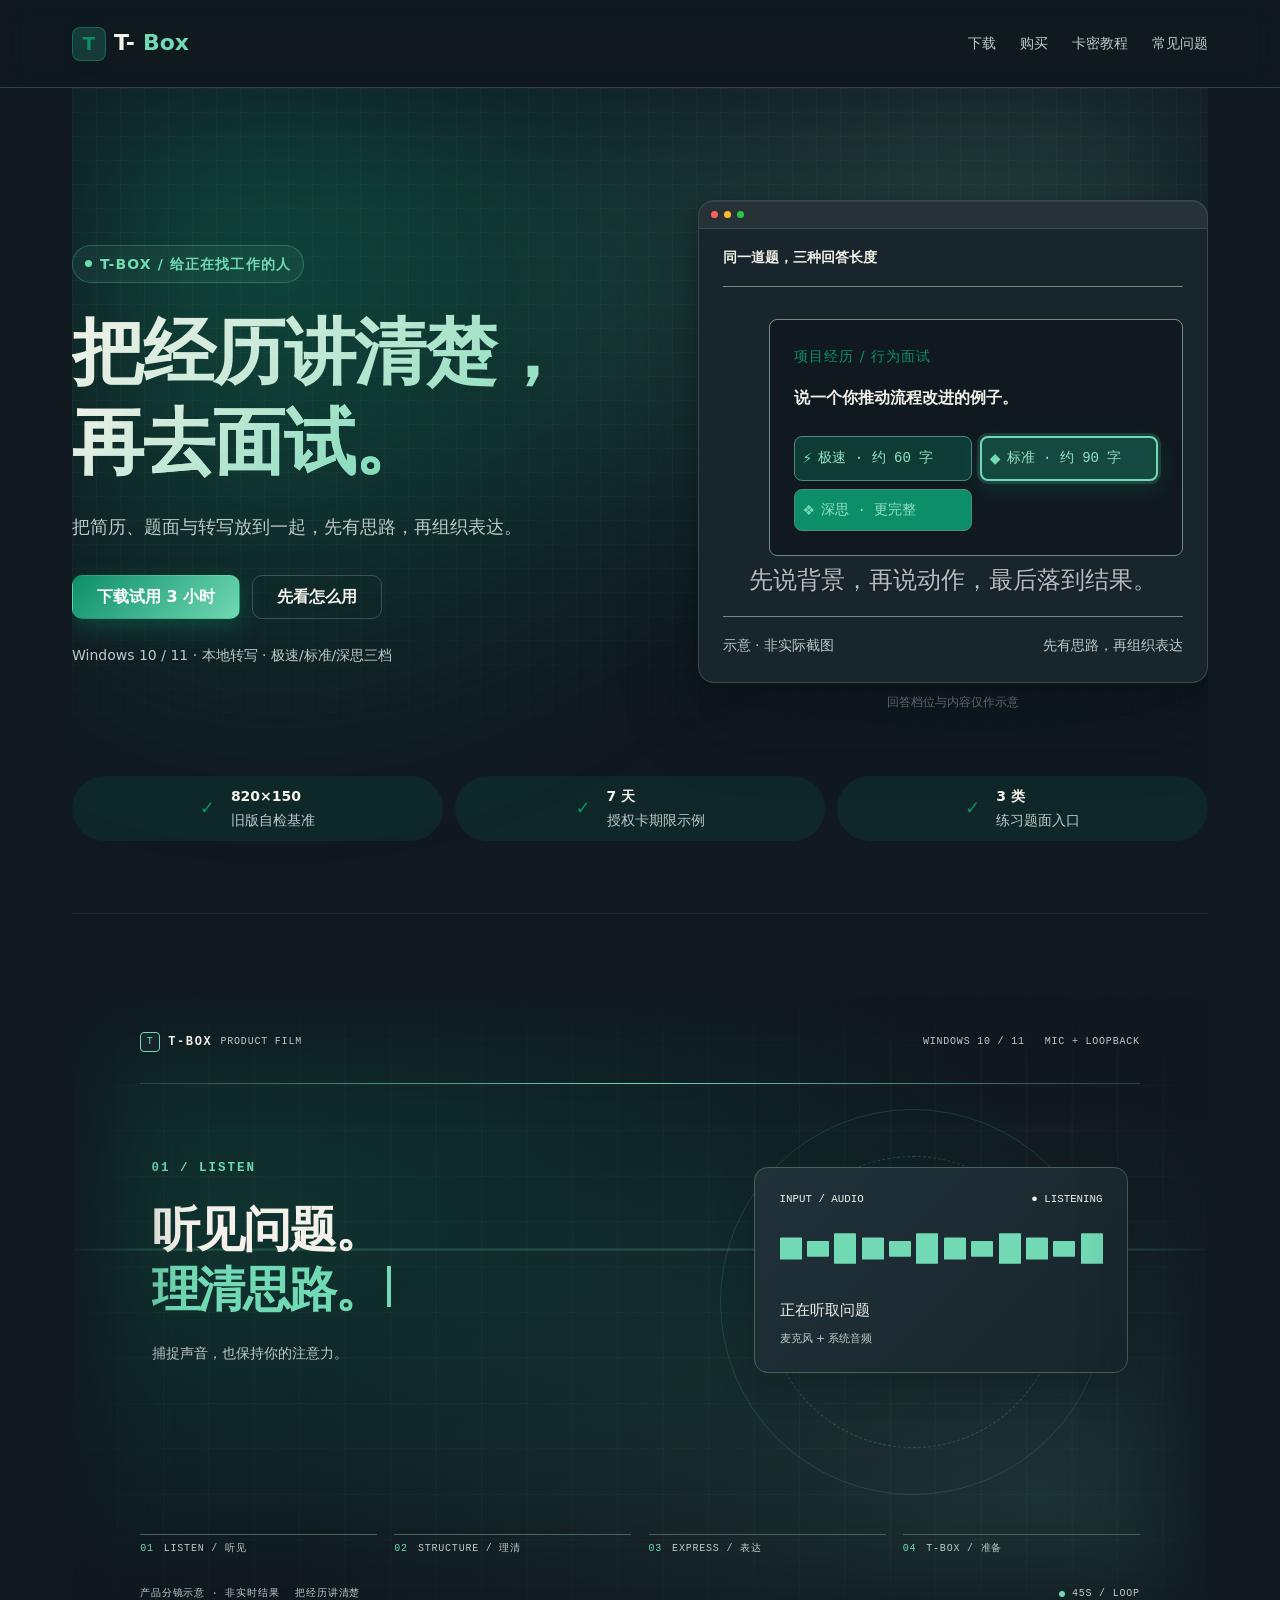
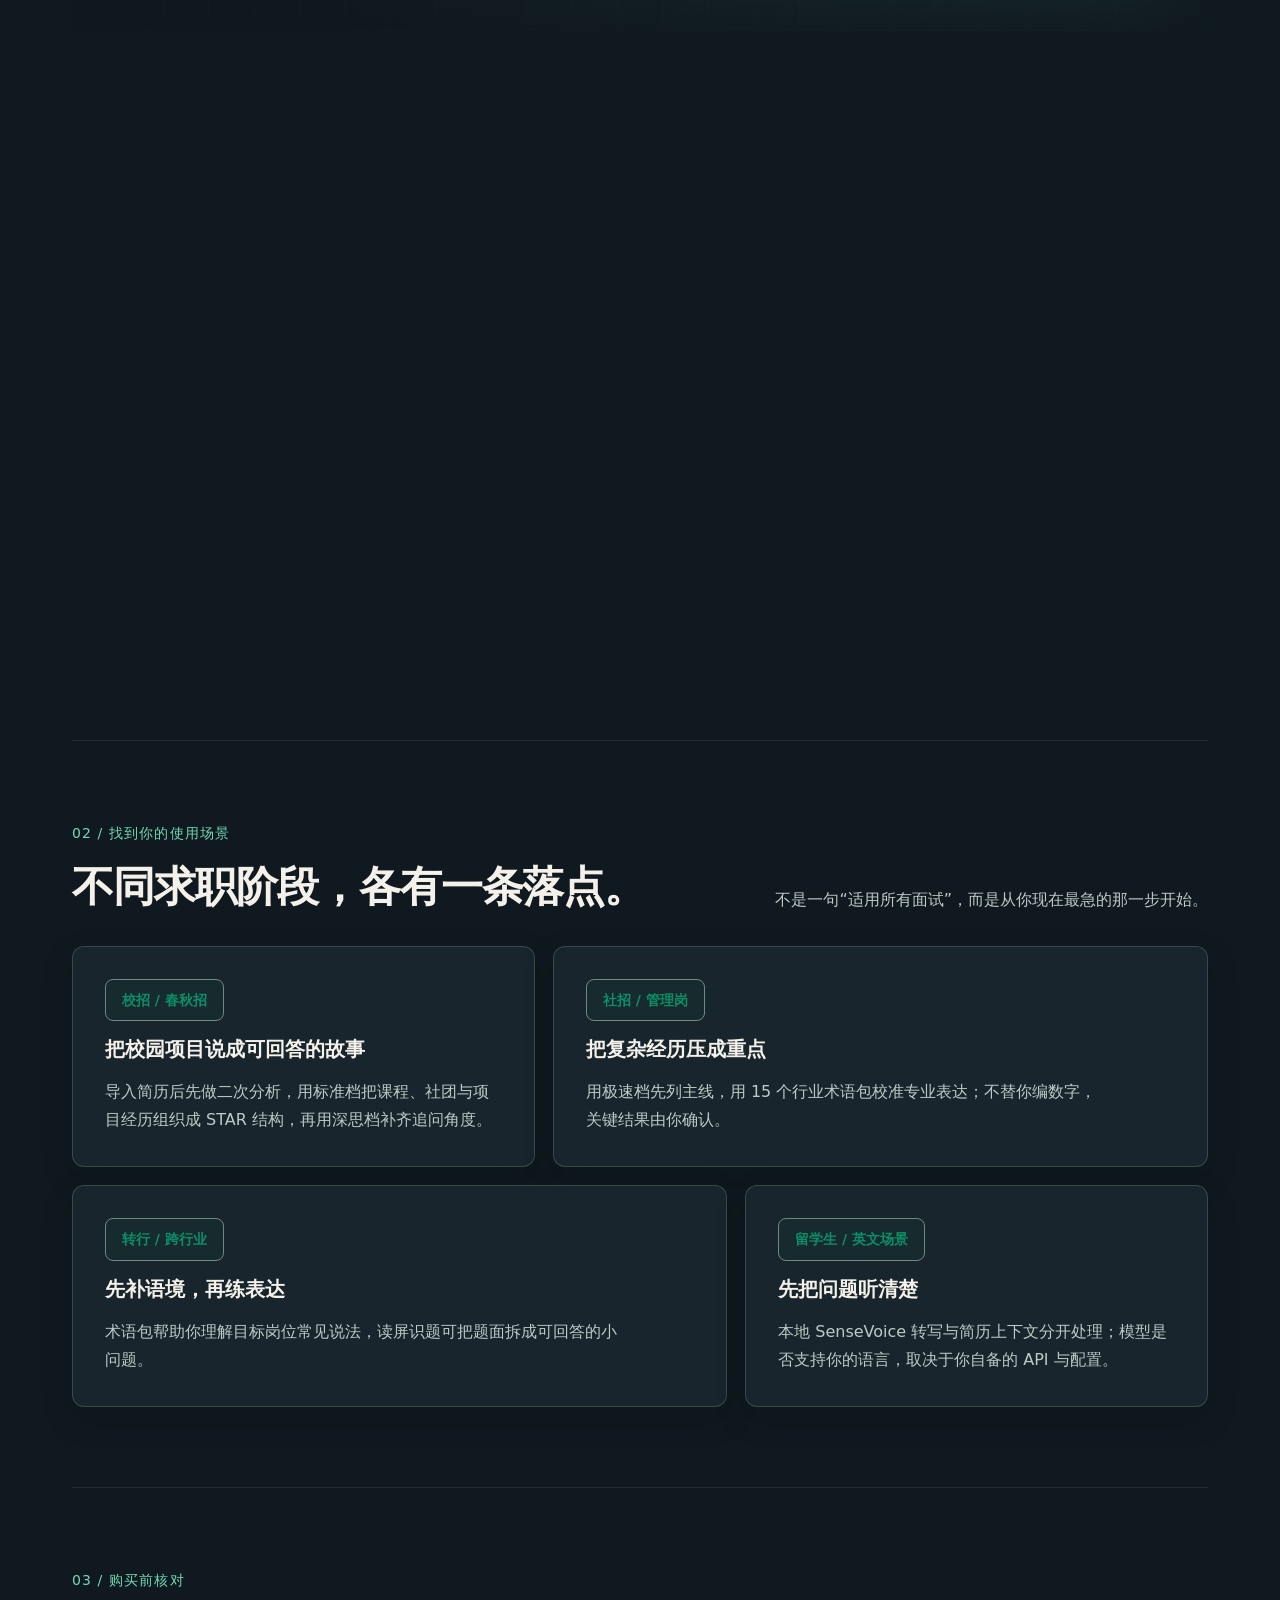
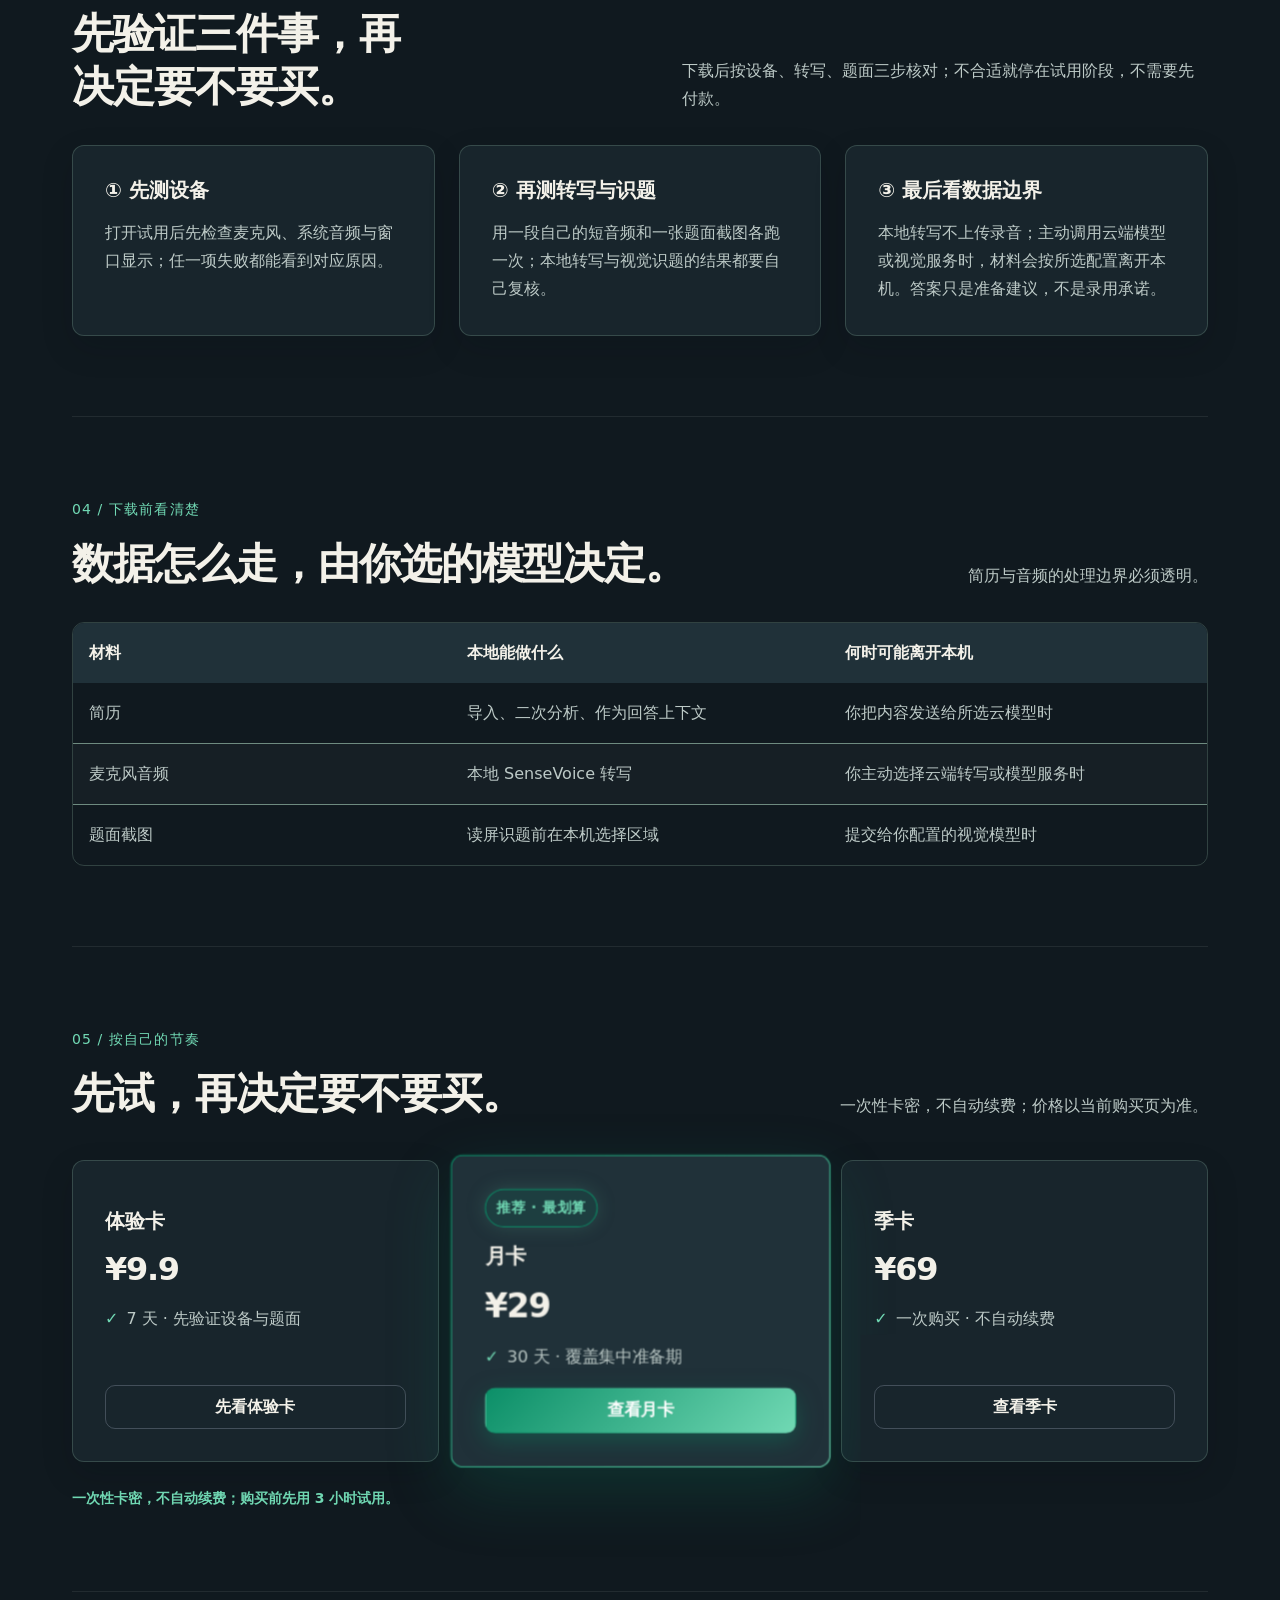
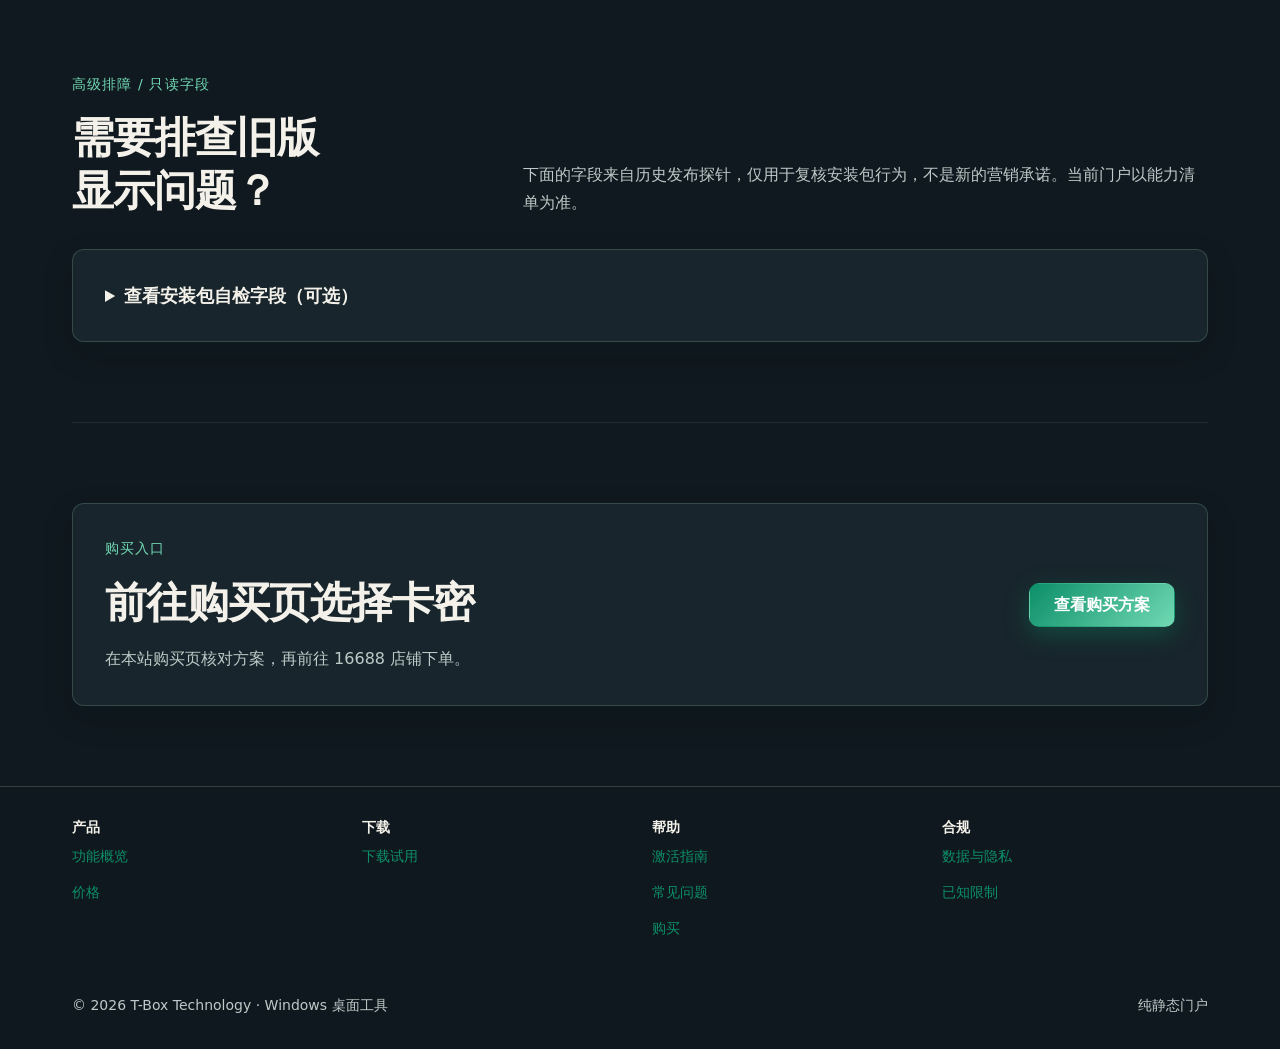
==== commit 644dbcc9: "预览站发布（2026-10-28 23:06）" ====
--- a/index.html
+++ b/index.html
@@ -4,32 +4,36 @@
 <meta charset="utf-8">
 <meta name="viewport" content="width=device-width,initial-scale=1">
 <title>T-Box｜把经历讲清楚，再去面试</title>
-<meta name="description" content="T-Box 是给求职者的 Windows AI 面试与笔试准备助手：导入简历、用本地 SenseVoice 转写、读屏识题，并在极速/标准/深思三档之间选择回答长度。用户自备 API key，免费试用 3 小时。">
-<meta property="og:type" content="website"><meta property="og:site_name" content="T-Box"><meta property="og:title" content="T-Box｜把经历讲清楚，再去面试"><meta property="og:description" content="简历二次分析、15 个行业术语包、本地 SenseVoice 转写与读屏识题。用户自备 API key，免费试用 3 小时。"><meta property="og:url" content="https://tbox.du4s.com/"><meta property="og:image" content="https://tbox.du4s.com/assets/img/og.png"><meta property="og:image:width" content="1200"><meta property="og:image:height" content="630"><meta property="og:image:type" content="image/png"><meta property="og:image:alt" content="T-Box 求职准备助手">
+<meta name="description" content="T-Box 是给求职者的 Windows AI 面试与笔试准备助手：导入简历、用本地 SenseVoice 转写、读屏识题，并在极速/标准/深思三档之间选择回答长度。免费试用 3 小时。">
+<meta property="og:type" content="website"><meta property="og:site_name" content="T-Box"><meta property="og:title" content="T-Box｜把经历讲清楚，再去面试"><meta property="og:description" content="简历二次分析、15 个行业术语包、本地 SenseVoice 转写与读屏识题。免费试用 3 小时。"><meta property="og:url" content="https://tbox.du4s.com/"><meta property="og:image" content="https://tbox.du4s.com/assets/img/og.png"><meta property="og:image:width" content="1200"><meta property="og:image:height" content="630"><meta property="og:image:type" content="image/png"><meta property="og:image:alt" content="T-Box 求职准备助手">
 <meta name="twitter:card" content="summary_large_image"><meta name="twitter:image" content="https://tbox.du4s.com/assets/img/og.png"><meta name="twitter:image:alt" content="T-Box 求职准备助手">
-<link rel="canonical" href="https://tbox.du4s.com/"><meta name="theme-color" content="#10191F">
+<link rel="canonical" href="https://tbox.du4s.com/"><meta name="theme-color" content="#0A0B10">
 <script type="application/ld+json">{"@context":"https://schema.org","@type":"SoftwareApplication","name":"T-Box","applicationCategory":"BusinessApplication","operatingSystem":"Windows 10/11","description":"面向求职者的 AI 面试与笔试准备助手，支持简历二次分析、本地 SenseVoice 转写、读屏识题与三档回答。","offers":{"@type":"Offer","price":"9.9","priceCurrency":"CNY"}}</script>
-<link rel="stylesheet" href="assets/style.css"><link rel="stylesheet" href="assets/design.css"><link rel="stylesheet" href="assets/design-tokens.css"><script src="assets/config.js?v=a02ea073e4"></script><script defer src="assets/app.js"></script><script defer src="assets/design.js"></script><link rel="icon" href="assets/img/logo.svg" type="image/svg+xml">
-</head>
-<body class="design-upgrade">
+<link rel="stylesheet" href="assets/style.css"><link rel="stylesheet" href="assets/design.css"><link rel="stylesheet" href="assets/design-tokens.css"><script src="assets/config.js?v=1357857f75"></script><script defer src="assets/app.js"></script><script defer src="assets/design.js"></script><link rel="icon" href="assets/img/logo.svg" type="image/svg+xml">
+<style>iframe:focus{outline:2px solid var(--tbox-accent-text);outline-offset:2px}</style></head>
+<body class="design-upgrade" style="--hero-focus:radial-gradient(ellipse 72% 90% at 18% 22%,color-mix(in srgb,var(--tbox-accent) 42%,var(--site-clear)),var(--site-clear) 66%)">
 <nav class="nav" aria-label="主导航"><a class="brand" href="index.html">T-<span>Box</span></a><div class="navlinks"><a href="download.html">下载</a><a href="buy.html">购买</a><a href="activate.html">卡密教程</a><a href="faq.html">常见问题</a></div></nav>
 <main class="wrap">
 <section class="hero">
-  <div class="hero-copy"><span class="eyebrow">T-BOX / 给正在找工作的人</span><h1>把经历讲清楚，<br><em>再去面试。</em></h1><p class="lead">把简历、题面与转写放到一起，先有思路，再组织表达。</p><div class="actions"><a class="btn primary" href="download.html">下载试用 3 小时</a><a class="btn" href="#how">先看怎么用</a></div><p class="hero-meta">Windows 10 / 11 · 用户自备 API key · 不内置任何 key · 答案是建议，需自行复核</p></div>
-  <figure class="hero-preview"><div class="hero-card" aria-label="T-Box 回答档位界面示意，非实际截图"><div class="visual-titlebar" aria-hidden="true"><i></i><i></i><i></i></div><div class="visual-heading"><b>同一道题，三种回答长度</b></div><div class="visual-stage"><div class="visual-document"><span class="visual-type">项目经历 / 行为面试</span><strong>说一个你推动流程改进的例子。</strong><div class="visual-options"><span class="selected">极速 · 约 60 字</span><span>标准 · 约 90 字</span><span>深思 · 更完整</span></div></div><div class="visual-answer">先说背景，再说动作，最后落到结果。</div></div><div class="visual-caption"><span>示意 · 非实际截图</span><span>先有思路，再组织表达</span></div></div><figcaption class="visual-note">回答档位与内容仅作示意</figcaption></figure>
+  <div class="hero-copy"><span class="eyebrow">T-BOX / 给正在找工作的人</span><h1>把经历讲清楚，<br><em>再去面试。</em></h1><p class="lead">把简历、题面与转写放到一起，先有思路，再组织表达。</p><div class="actions"><a class="btn primary" href="download.html">下载试用 3 小时</a><a class="btn" href="#how">先看怎么用</a></div><p class="hero-meta">Windows 10 / 11 · 本地转写 · 极速/标准/深思三档</p></div>
+  <figure class="hero-preview"><div class="hero-card" aria-label="T-Box 回答档位界面示意，非实际截图"><div class="visual-titlebar" aria-hidden="true"><i></i><i></i><i></i></div><div class="visual-heading"><b>同一道题，三种回答长度</b></div><div class="visual-stage"><div class="visual-document"><span class="visual-type">项目经历 / 行为面试</span><strong>说一个你推动流程改进的例子。</strong><div class="visual-options"><span>极速 · 约 60 字</span><span class="selected">标准 · 约 90 字</span><span>深思 · 更完整</span></div></div><div class="visual-answer">先说背景，再说动作，最后落到结果。</div></div><div class="visual-caption"><span>示意 · 非实际截图</span><span>先有思路，再组织表达</span></div></div><figcaption class="visual-note">回答档位与内容仅作示意</figcaption></figure>
   <ul class="hero-facts" aria-label="发布与使用基准"><li><div><strong data-count="820" data-suffix="×150">820×150</strong><span>旧版自检基准</span></div></li><li><div><strong data-count="7" data-suffix=" 天">7 天</strong><span>授权卡期限示例</span></div></li><li><div><strong data-count="3" data-suffix=" 类">3 类</strong><span>练习题面入口</span></div></li></ul>
 </section>
-<section class="section compact-section" id="how"><div class="section-head"><div><span class="section-kicker">01 / 先解决最费脑的三件事</span><h2>不替你面试，只帮你更快进入状态。</h2></div><p>把“我做过什么”“题目在问什么”“怎么说更像自己”拆开处理。</p></div><div class="cards"><article class="card"><span class="card-number">01 — 简历</span><h3>导入一次，二次分析</h3><p class="muted">导入已有简历，先梳理项目与经历，再把岗位问题映射到你真正做过的内容。不会凭空补经历。</p></article><article class="card"><span class="card-number">02 — 回答</span><h3>三档长度，按场合切换</h3><p class="muted"><strong>极速约 60 字</strong>先抓重点；<strong>标准约 90 字</strong>适合口述；<strong>深思</strong>给更完整的组织建议。</p></article><article class="card"><span class="card-number">03 — 识题</span><h3>听见、看懂，再决定</h3><p class="muted">本地 SenseVoice 做转写；读屏识题用视觉模型理解题面。模型和 key 由你选择，输出请自己复核。</p></article></div></section>
+<section class="section promo-section" aria-label="产品宣传片">
+<iframe src="assets/promo.html" title="提示盒产品短片" tabindex="-1" style="width:100%;border:0;aspect-ratio:16/9;" loading="lazy" sandbox="allow-scripts allow-same-origin"></iframe>
+</section>
+<section class="section compact-section" id="how"><div class="section-head"><div><span class="section-kicker">01 / 先解决最费脑的三件事</span><h2>不替你面试，只帮你更快进入状态。</h2></div><p>把“我做过什么”“题目在问什么”“怎么说更像自己”拆开处理。</p></div><div class="cards"><article class="card"><span class="card-number">01 — 简历</span><h3>导入一次，二次分析</h3><p class="muted">导入已有简历，先梳理项目与经历，再把岗位问题映射到你真正做过的内容。不会凭空补经历。</p></article><article class="card"><span class="card-number">02 — 回答</span><h3>三档长度，按场合切换</h3><p class="muted"><strong>极速约 60 字</strong>先抓重点；<strong>标准约 90 字</strong>适合口述；<strong>深思</strong>给更完整的组织建议。</p></article><article class="card"><span class="card-number">03 — 识题</span><h3>听见、看懂，再决定</h3><p class="muted">本地 SenseVoice 做转写；读屏识题用视觉模型理解题面。按当前配置选择模型，输出请自己复核。</p></article></div></section>
 <section class="section"><div class="section-head"><div><span class="section-kicker">02 / 找到你的使用场景</span><h2>不同求职阶段，各有一条落点。</h2></div><p>不是一句“适用所有面试”，而是从你现在最急的那一步开始。</p></div><div class="trust-grid capability-bento"><article class="panel"><span class="badge">校招 / 春秋招</span><h3>把校园项目说成可回答的故事</h3><p class="muted">导入简历后先做二次分析，用标准档把课程、社团与项目经历组织成 STAR 结构，再用深思档补齐追问角度。</p></article><article class="panel"><span class="badge">社招 / 管理岗</span><h3>把复杂经历压成重点</h3><p class="muted">用极速档先列主线，用 15 个行业术语包校准专业表达；不替你编数字，关键结果由你确认。</p></article><article class="panel"><span class="badge">转行 / 跨行业</span><h3>先补语境，再练表达</h3><p class="muted">术语包帮助你理解目标岗位常见说法，读屏识题可把题面拆成可回答的小问题。</p></article><article class="panel"><span class="badge">留学生 / 英文场景</span><h3>先把问题听清楚</h3><p class="muted">本地 SenseVoice 转写与简历上下文分开处理；模型是否支持你的语言，取决于你自备的 API 与配置。</p></article></div></section>
-<section class="section"><div class="section-head"><div><span class="section-kicker">03 / 能力边界</span><h2>先把信任做实，再谈转化。</h2></div><p>没有虚构用户量、融资、认证或“保证通过率”。只有当前版本真的有的东西。</p></div><div class="cards"><article class="card"><h3>用户自备 key</h3><p class="muted">T-Box 不内置任何 API key。模型服务费用、配额与数据处理规则由你选择的提供方决定，配置入口在下载前就说明。</p></article><article class="card"><h3>试用 3 小时</h3><p class="muted">首次运行可免费试用 3 小时，用来检查设备、转写与题面识别是否适合你。关闭软件后不继续计时。</p></article><article class="card"><h3>答案只是建议</h3><p class="muted">模型可能理解错题面或忽略你的上下文。请把输出当作准备材料，不要当作标准答案或录用承诺。</p></article></div></section>
+<section class="section"><div class="section-head"><div><span class="section-kicker">03 / 购买前核对</span><h2>先验证三件事，再决定要不要买。</h2></div><p>下载后按设备、转写、题面三步核对；不合适就停在试用阶段，不需要先付款。</p></div><div class="cards"><article class="card"><h3>① 先测设备</h3><p class="muted">打开试用后先检查麦克风、系统音频与窗口显示；任一项失败都能看到对应原因。</p></article><article class="card"><h3>② 再测转写与识题</h3><p class="muted">用一段自己的短音频和一张题面截图各跑一次；本地转写与视觉识题的结果都要自己复核。</p></article><article class="card"><h3>③ 最后看数据边界</h3><p class="muted">本地转写不上传录音；主动调用云端模型或视觉服务时，材料会按所选配置离开本机。答案只是准备建议，不是录用承诺。</p></article></div></section>
 <section class="section"><div class="section-head"><div><span class="section-kicker">04 / 下载前看清楚</span><h2>数据怎么走，由你选的模型决定。</h2></div><p>简历与音频的处理边界必须透明。</p></div><div class="table-panel"><table class="table"><thead><tr><th>材料</th><th>本地能做什么</th><th>何时可能离开本机</th></tr></thead><tbody><tr><td>简历</td><td>导入、二次分析、作为回答上下文</td><td>你把内容发送给所选云模型时</td></tr><tr><td>麦克风音频</td><td>本地 SenseVoice 转写</td><td>你主动选择云端转写或模型服务时</td></tr><tr><td>题面截图</td><td>读屏识题前在本机选择区域</td><td>提交给你配置的视觉模型时</td></tr></tbody></table></div></section>
-<section class="section"><div class="section-head"><div><span class="section-kicker">05 / 按自己的节奏</span><h2>先试，再决定要不要买。</h2></div><p>一次性卡密，不自动续费；价格以当前购买页为准。</p></div><div class="pricing"><article class="card price"><h3>体验卡</h3><strong class="amount">¥9.9</strong><p class="muted">7 天 · 先验证设备与题面</p><a class="btn" data-buy="trial" href="#buy-pending">先看体验卡</a></article><article class="card price recommended"><div class="tag">推荐 · 一轮求职</div><h3>月卡</h3><strong class="amount">¥29</strong><p class="muted">30 天 · 覆盖集中准备期</p><a class="btn primary" data-buy="month" href="#buy-pending">查看月卡</a></article><article class="card price"><h3>季卡</h3><strong class="amount">¥69</strong><p class="muted">一次购买 · 不自动续费</p><a class="btn" data-buy="season" href="#buy-pending">查看季卡</a></article></div><p class="pricing-note">模型 API 费用不包含在卡密价格内；购买前先用 3 小时试用验证自己的 key、设备与题面。</p></section>
+<section class="section"><div class="section-head"><div><span class="section-kicker">05 / 按自己的节奏</span><h2>先试，再决定要不要买。</h2></div><p>一次性卡密，不自动续费；价格以当前购买页为准。</p></div><div class="pricing"><article class="card price"><h3>体验卡</h3><strong class="amount">¥9.9</strong><ul class="benefits"><li>7 天 · 先验证设备与题面</li></ul><a class="btn" data-buy="trial" href="#buy-pending">先看体验卡</a></article><article class="card price recommended"><div class="tag">推荐 · 最划算</div><h3>月卡</h3><strong class="amount">¥29</strong><ul class="benefits"><li>30 天 · 覆盖集中准备期</li></ul><a class="btn primary" data-buy="month" href="#buy-pending">查看月卡</a></article><article class="card price"><h3>季卡</h3><strong class="amount">¥69</strong><ul class="benefits"><li>一次购买 · 不自动续费</li></ul><a class="btn" data-buy="season" href="#buy-pending">查看季卡</a></article></div><p class="pricing-note">一次性卡密，不自动续费；购买前先用 3 小时试用。</p></section>
 <section class="section" id="self-check"><div class="section-head"><div><span class="section-kicker">高级排障 / 只读字段</span><h2>需要排查旧版显示问题？</h2></div><p>下面的字段来自历史发布探针，仅用于复核安装包行为，不是新的营销承诺。当前门户以能力清单为准。</p></div><details class="panel"><summary>查看安装包自检字段（可选）</summary><pre class="code">defaults=x358 y40 width820 height150 affinity=0x11 layer=ULW_ALPHA
 frozen_rect=…  TokenUIAccess=…  DisplayAffinity=0x…
 textPixelsAlpha=…  textPixelsMaxRGB=…  backgroundAlphaMax=…
 metrics_valid=False  ·  TBoxTopMost-checkall.txt  ·  --report-file</pre><p class="muted">历史版本的基准显示区域为 820×150；若你在排障，请以本机 TBoxTopMost-checkall.exe 的真实输出为准。</p></details></section>
-<section class="section" id="buy-pending" hidden><div class="panel pending-panel"><div><span class="section-kicker">购买入口状态</span><h2>购买通道暂未配置</h2><p class="muted">先下载 0.1.35 试用包，验证 key 与设备；安装包与便携包的链接、字节数与 SHA256 均已在下载页回填。</p></div><a class="btn primary" href="download.html#dl-actions" data-fallback-primary>去下载页</a></div></section>
+<section class="section" id="buy-guide"><div class="panel pending-panel"><div><span class="section-kicker">购买入口</span><h2>前往购买页选择卡密</h2><p class="muted">在本站购买页核对方案，再前往 16688 店铺下单。</p></div><a class="btn primary" href="buy.html">查看购买方案</a></div></section>
+<section class="section" id="buy-pending" hidden><div class="panel pending-panel"><div><span class="section-kicker">购买入口状态</span><h2>购买入口已配置</h2><p class="muted">购买按钮会打开 16688 店铺；也可以先下载试用包验证设备与题面链路。</p></div><a class="btn primary" href="buy.html">查看购买方案</a></div></section>
 </main>
-<footer class="footer"><div class="wrap"><div class="footer-groups"><section class="footer-group"><h3>产品</h3><a href="index.html">功能概览</a><a href="pricing.html">价格</a></section><section class="footer-group"><h3>下载</h3><a href="download.html">下载试用</a></section><section class="footer-group"><h3>帮助</h3><a href="activate.html">激活指南</a><a href="faq.html">常见问题</a><a href="buy.html">购买</a></section><section class="footer-group"><h3>合规</h3><a href="faq.html#privacy">数据与隐私</a><a href="faq.html#limits">已知限制</a></section></div><div class="footer-copyright"><span>© 2026 T-Box Technology · Windows 桌面工具</span><span>纯静态门户 · 不内置 API key</span></div></div></footer>
+<footer class="footer"><div class="wrap"><div class="footer-groups"><section class="footer-group"><h3>产品</h3><a href="index.html">功能概览</a><a href="pricing.html">价格</a></section><section class="footer-group"><h3>下载</h3><a href="download.html">下载试用</a></section><section class="footer-group"><h3>帮助</h3><a href="activate.html">激活指南</a><a href="faq.html">常见问题</a><a href="buy.html">购买</a></section><section class="footer-group"><h3>合规</h3><a href="faq.html#privacy">数据与隐私</a><a href="faq.html#limits">已知限制</a></section></div><div class="footer-copyright"><span>© 2026 T-Box Technology · Windows 桌面工具</span><span>纯静态门户 </span></div></div></footer>
 </body></html>
 
--- a/assets/style.css
+++ b/assets/style.css
@@ -4,7 +4,7 @@
 body { margin: 0px; background: var(--bg); color: var(--text); font: 16px / 1.7 "Segoe UI", "Microsoft YaHei", system-ui, sans-serif; -webkit-font-smoothing: antialiased; }
 a { color: var(--accent); text-underline-offset: 4px; }
 a:hover { color: var(--text); }
-::selection { background: rgba(169, 162, 255, 0.25); color: var(--text); }
+::selection { background: rgba(var(--tbox-accent-rgb), 0.25); color: var(--text); }
 [hidden] { display: none !important; }
 .wrap { width: min(1200px, 100%); margin-inline: auto; padding-inline: 32px; }
 .nav { width: min(1200px, 100%); margin-inline: auto; padding-inline: 32px; display: flex; align-items: center; justify-content: space-between; gap: 24px; min-height: 88px; border-bottom: 1px solid var(--line); }
@@ -44,15 +44,15 @@
 .actions { display: flex; flex-wrap: wrap; align-items: center; gap: 12px; }
 .btn { display: inline-flex; justify-content: center; align-items: center; min-height: 48px; padding: 8px 24px; border: 1px solid var(--line); border-radius: var(--r8); background: var(--panel); color: var(--text); text-decoration: none; font-size: 16px; line-height: 1.5; font-weight: 650; text-align: center; transition: background 0.15s, border-color 0.15s, transform 0.15s; }
 .btn:hover { background: var(--raised); border-color: var(--accent); color: var(--text); transform: translateY(-1px); }
-.btn.primary { background: var(--action); border-color: var(--action); color: rgb(11, 32, 26); box-shadow: var(--shadow-sm); }
-.btn.primary:hover { background: var(--action); border-color: var(--action); color: rgb(11, 32, 26); filter: brightness(1.08); }
-.btn.is-pending { background: transparent; box-shadow: none; color: var(--muted); border-color: var(--line); border-style: dashed; }
+.btn.primary { background: var(--action); border-color: var(--action); color: var(--site-action-ink); box-shadow: var(--shadow-sm); }
+.btn.primary:hover { background: var(--action); border-color: var(--action); color: var(--site-action-ink); filter: brightness(1.08); }
+.btn.is-pending { background: var(--site-clear); box-shadow: none; color: var(--muted); border-color: var(--line); border-style: dashed; }
 .link-note { display: block; color: var(--muted); font-size: 14px; margin-top: 8px; line-height: 1.7; }
 .hero-facts { list-style: none; grid-area: facts; margin: 0px; border: 0px; padding: 0px; display: block; font-size: 0px; }
-.hero-facts li { gap: 16px; flex: 1 1 0px; min-width: 0px; align-items: center; justify-content: center; padding: 8px 14px; border-radius: 999px; background: rgba(155, 231, 207, 0.08); font-size: 14px; display: inline-flex; vertical-align: top; width: calc(33.3333% - 8px); margin-right: 12px; }
+.hero-facts li { gap: 16px; flex: 1 1 0px; min-width: 0px; align-items: center; justify-content: center; padding: 8px 14px; border-radius: 999px; background: rgba(var(--site-link-hover-rgb), 0.08); font-size: 14px; display: inline-flex; vertical-align: top; width: calc(33.3333% - 8px); margin-right: 12px; }
 .hero-facts li::before { content: "✓"; color: var(--accent); font-size: 18px; }
 .hero-facts span { display: block; color: var(--muted); font-size: 14px; }
-.hero-card { min-width: 0px; background: linear-gradient(145deg,#1d2139,var(--panel)); box-shadow: var(--shadow-lg); grid-area: auto; padding: 24px; border: 1px solid rgba(167, 176, 196, 0.22); border-radius: 12px; overflow: hidden; position: relative; }
+.hero-card { min-width: 0px; background: linear-gradient(145deg,var(--tbox-surface-raised),var(--panel)); box-shadow: var(--shadow-lg); grid-area: auto; padding: 24px; border: 1px solid rgba(var(--site-legacy-muted-rgb), 0.22); border-radius: 12px; overflow: hidden; position: relative; }
 .visual-heading { display: flex; justify-content: space-between; gap: 16px; font-size: 14px; color: var(--muted); padding-bottom: 16px; border-bottom: 1px solid var(--line); }
 .visual-heading b { font-weight: 600; color: var(--text); }
 .visual-stage { position: relative; min-height: 264px; padding-top: 32px; }
@@ -61,8 +61,8 @@
 .visual-document strong { font-size: 16px; color: var(--text); }
 .visual-options { display: grid; grid-template-columns: 1fr 1fr; gap: 8px; margin-top: 24px; }
 .visual-options span { padding: 8px; border: 1px solid var(--line); border-radius: var(--r8); font-family: Consolas, "Microsoft YaHei", monospace; }
-.visual-options .selected { border-color: rgb(108, 101, 157); color: var(--accent); background: rgba(169, 162, 255, 0.04); }
-.visual-answer { position: relative; margin-top: -16px; padding: 24px 0px 16px; font: 24px / 1.5 Consolas, "Microsoft YaHei", monospace; color: rgba(255, 255, 255, 0.7); text-align: center; text-shadow: rgba(0, 0, 0, 0.235) 0px 1px 2px; }
+.visual-options .selected { border-color: var(--tbox-border); color: var(--accent); background: rgba(var(--tbox-accent-rgb), 0.04); }
+.visual-answer { position: relative; margin-top: -16px; padding: 24px 0px 16px; font: 24px / 1.5 Consolas, "Microsoft YaHei", monospace; color: rgba(var(--site-white-rgb), 0.7); text-align: center; text-shadow: rgba(var(--site-black-rgb), 0.235) 0px 1px 2px; }
 .visual-caption { display: flex; justify-content: space-between; gap: 16px; font-size: 14px; color: var(--muted); border-top: 1px solid var(--line); padding-top: 16px; }
 .cards { display: grid; grid-template-columns: repeat(3, minmax(0px, 1fr)); gap: 24px; }
 .pricing { display: grid; grid-template-columns: repeat(3, minmax(0px, 1fr)); gap: 24px; padding-top: 8px; }
@@ -73,14 +73,14 @@
 .panel h3 + p { margin-top: 16px; }
 .card-number { font-family: Consolas, monospace; color: var(--accent); font-size: 14px; display: block; margin-bottom: 24px; }
 .trust-grid { display: grid; grid-template-columns: repeat(2, minmax(0px, 1fr)); gap: 24px; margin-top: 32px; }
-.badge { display: inline-flex; align-items: center; gap: 8px; padding: 8px 16px; border: 1px solid rgb(73, 70, 106); border-radius: var(--r8); color: var(--accent); font-size: 14px; font-weight: 600; background: rgba(169, 162, 255, 0.04); margin-bottom: 16px; }
+.badge { display: inline-flex; align-items: center; gap: 8px; padding: 8px 16px; border: 1px solid var(--tbox-border); border-radius: var(--r8); color: var(--accent); font-size: 14px; font-weight: 600; background: rgba(var(--tbox-accent-rgb), 0.04); margin-bottom: 16px; }
 .trust-grid .panel p { max-width: 32em; }
 .price { display: flex; flex-direction: column; align-items: start; gap: 16px; position: relative; }
 .price .amount { font-size: 40px; letter-spacing: -0.04em; font-weight: 700; line-height: 1.3; }
 .price .amount small { font-size: 16px; font-weight: 400; color: var(--muted); letter-spacing: 0px; }
 .price .btn { width: 100%; margin-top: auto; }
 .price .price-copy { margin-bottom: 24px; }
-.price.recommended { border-color: rgb(108, 101, 157); background: linear-gradient(180deg,#22223a,var(--panel)); }
+.price.recommended { border-color: var(--tbox-border); background: linear-gradient(180deg,var(--tbox-surface-raised),var(--panel)); }
 .tag { display: block; font-size: 14px; color: var(--accent); font-weight: 600; }
 .price:not(.recommended) { padding-top: 48px; }
 .pricing-note { margin-top: 24px; font-size: 14px; color: var(--muted); }
@@ -109,7 +109,7 @@
 .checklist li + li { margin-top: 8px; }
 .steps { counter-reset: step 0; display: grid; gap: 24px; margin-top: 32px; }
 .step { display: grid; grid-template-columns: 40px minmax(0px, 1fr); gap: 24px; min-width: 0px; }
-.step::before { counter-increment: step 1; content: counter(step, decimal-leading-zero); display: grid; place-items: center; align-self: start; width: 40px; height: 40px; border: 1px solid rgb(73, 70, 106); border-radius: var(--r8); background: rgba(169, 162, 255, 0.04); color: var(--accent); font: 16px / 1 Consolas, monospace; }
+.step::before { counter-increment: step 1; content: counter(step, decimal-leading-zero); display: grid; place-items: center; align-self: start; width: 40px; height: 40px; border: 1px solid var(--tbox-border); border-radius: var(--r8); background: rgba(var(--tbox-accent-rgb), 0.04); color: var(--accent); font: 16px / 1 Consolas, monospace; }
 .step > div { min-width: 0px; }
 .step h3 { margin-bottom: 16px; }
 .mock { margin-top: 24px; border: 1px solid var(--line); border-radius: var(--r8); background: var(--bg); overflow: hidden; }
@@ -127,11 +127,13 @@
 .faq details { border: 1px solid var(--line); border-radius: var(--r12); background: var(--panel); margin-top: 8px; padding: 24px; }
 summary { font-size: 18px; line-height: 1.5; font-weight: 600; cursor: pointer; color: var(--text); }
 details p { margin-top: 16px; color: var(--muted); }
-details[open] { border-color: rgb(73, 70, 106); }
+details[open] { border-color: var(--tbox-border); }
 .faq summary::marker { content: ""; }
 .pending-panel { display: flex; align-items: center; justify-content: space-between; gap: 32px; }
 .pending-panel > div { max-width: 42em; }
 .pending-panel .btn { flex-shrink: 0; }
+.support-group { margin-top: 12px; color: var(--text); font-size: 18px; letter-spacing: .02em; }
+.support-group strong { color: var(--action); font-variant-numeric: tabular-nums; }
 .footer { border-top: 1px solid var(--line); padding-block: 32px; font-size: 14px; color: var(--muted); }
 .footer .wrap { display: flex; justify-content: space-between; gap: 24px; align-items: center; flex-wrap: wrap; }
 .footer a { display: inline-flex; min-height: 48px; align-items: center; font-size: 14px; text-decoration: none; }
@@ -145,23 +147,23 @@
 .stack { display: grid; gap: 24px; }
 .hero-copy { grid-area: copy; min-width: 0px; }
 .actions .btn { height: 44px; display: inline-flex; align-items: center; justify-content: center; }
-.btn:not(.primary) { background: transparent; border: 1px solid rgba(167, 176, 196, 0.3); }
-.btn:not(.primary):hover { border-color: var(--accent); background: rgba(169, 162, 255, 0.08); }
-.nav-status { display: inline-flex; align-items: center; gap: 6px; padding: 5px 12px; border-radius: 999px; white-space: nowrap; background: rgba(167, 176, 196, 0.16); color: rgb(205, 212, 228); font-size: 14px; cursor: default; pointer-events: none; }
+.btn:not(.primary) { background: var(--site-clear); border: 1px solid rgba(var(--site-legacy-muted-rgb), 0.3); }
+.btn:not(.primary):hover { border-color: var(--accent); background: rgba(var(--tbox-accent-rgb), 0.08); }
+.nav-status { display: inline-flex; align-items: center; gap: 6px; padding: 5px 12px; border-radius: 999px; white-space: nowrap; background: rgba(var(--site-legacy-muted-rgb), 0.16); color: var(--tbox-text-secondary); font-size: 14px; cursor: default; pointer-events: none; }
 .visual-heading span { display: none; }
-.visual-note { text-align: center; font-size: 12px; line-height: 1.6; margin: 10px 0px 0px; color: rgba(167, 176, 196, 0.7); }
+.visual-note { text-align: center; font-size: 12px; line-height: 1.6; margin: 10px 0px 0px; color: rgba(var(--site-legacy-muted-rgb), 0.7); }
 .hero-facts li div > span { display: block; color: var(--muted); font-size: 14px; }
 .nav-status::before { content: ""; width: 6px; height: 6px; border-radius: 50%; background: var(--accent); opacity: 0.85; }
 .hero .actions .btn { height: 48px; min-height: 48px; }
-.hero .actions .btn.primary { background: var(--action); border-color: var(--action); color: rgb(11, 32, 26); }
-.hero .actions .btn.primary:hover { filter: brightness(1.08); background: var(--action); border-color: var(--action); color: rgb(11, 32, 26); }
-.hero .actions .btn:not(.primary) { background: transparent; border: 1px solid rgba(167, 176, 196, 0.3); color: var(--text); }
-.hero .actions .btn:not(.primary):hover { background: transparent; border-color: var(--action); color: var(--text); }
+.hero .actions .btn.primary { background: var(--action); border-color: var(--action); color: var(--site-action-ink); }
+.hero .actions .btn.primary:hover { filter: brightness(1.08); background: var(--action); border-color: var(--action); color: var(--site-action-ink); }
+.hero .actions .btn:not(.primary) { background: var(--site-clear); border: 1px solid rgba(var(--site-legacy-muted-rgb), 0.3); color: var(--text); }
+.hero .actions .btn:not(.primary):hover { background: var(--site-clear); border-color: var(--action); color: var(--text); }
 .hero-preview { grid-area: preview; min-width: 0px; margin: 0px; }
-.visual-titlebar { height: 28px; margin: -24px -24px 16px; padding: 0px 12px; display: flex; align-items: center; gap: 6px; border-bottom: 1px solid rgba(167, 176, 196, 0.18); background: rgba(255, 255, 255, 0.06); }
-.visual-titlebar i { display: block; width: 7px; height: 7px; border-radius: 50%; background: rgb(255, 95, 87); }
-.visual-titlebar i:nth-child(2) { background: rgb(254, 188, 46); }
-.visual-titlebar i:nth-child(3) { background: rgb(40, 200, 64); }
+.visual-titlebar { height: 28px; margin: -24px -24px 16px; padding: 0px 12px; display: flex; align-items: center; gap: 6px; border-bottom: 1px solid rgba(var(--site-legacy-muted-rgb), 0.18); background: rgba(var(--site-white-rgb), 0.06); }
+.visual-titlebar i { display: block; width: 7px; height: 7px; border-radius: 50%; background: var(--site-window-close); }
+.visual-titlebar i:nth-child(2) { background: var(--site-window-minimize); }
+.visual-titlebar i:nth-child(3) { background: var(--site-window-expand); }
 .hero-facts li div { min-width: 0px; }
 .hero-facts li:last-child { margin-right: 0px; }
 /* Navigation identity, disclosure affordance and table row tracking. */
@@ -169,7 +171,7 @@
 .faq summary::-webkit-details-marker { display: none; }
 .faq summary::after { content: ""; flex: 0 0 8px; width: 8px; height: 8px; border-right: 2px solid var(--accent); border-bottom: 2px solid var(--accent); transform: rotate(45deg); transition: transform .15s; }
 .faq details[open] > summary::after { transform: rotate(225deg); }
-.table tbody tr:nth-child(even) { background: rgba(167,176,196,.04); }
+.table tbody tr:nth-child(even) { background: rgba(var(--site-legacy-muted-rgb), 0.04); }
 
 @media (max-width: 960px) {
   .hero { gap: 32px; padding-top: 64px; }
--- a/assets/design.css
+++ b/assets/design.css
@@ -1,26 +1,26 @@
 /* T-Box visual upgrade: local-only, business-neutral presentation layer. */
 :root {
   color-scheme: dark;
-  --bg: #0A0B10;
-  --bg-elev: #11131C;
-  --surface: rgba(255,255,255,0.055);
-  --stroke: rgba(255,255,255,0.10);
-  --stroke-hi: rgba(255,255,255,0.20);
-  --text: #F2F4F8;
-  --text-dim: #9AA3B2;
-  --brand: #6C5CE7;
-  --brand-2: #00D2FF;
-  --ok: #2BD97C;
-  --warn: #FFB020;
-  --danger: #FF4D5E;
-  --action: #9be7cf;
-  --panel: #111623;
-  --raised: #171d2d;
-  --muted: #a7b0c4;
-  --line: #293147;
-  --accent: #a9a2ff;
-  --shadow-sm: 0 8px 24px #00000024;
-  --shadow-lg: 0 24px 64px #00000040;
+  --bg: var(--tbox-background);
+  --bg-elev: var(--tbox-surface);
+  --surface: rgba(var(--site-white-rgb), 0.055);
+  --stroke: rgba(var(--site-white-rgb), 0.1);
+  --stroke-hi: rgba(var(--site-white-rgb), 0.2);
+  --text: var(--tbox-text-primary);
+  --text-dim: var(--tbox-text-secondary);
+  --brand: var(--tbox-accent);
+  --brand-2: var(--tbox-accent-text);
+  --ok: var(--tbox-success);
+  --warn: var(--tbox-warning);
+  --danger: var(--tbox-danger);
+  --action: var(--site-link-hover);
+  --panel: var(--tbox-surface);
+  --raised: var(--tbox-surface-raised);
+  --muted: var(--site-legacy-muted);
+  --line: var(--tbox-border);
+  --accent: var(--tbox-accent);
+  --shadow-sm: 0 8px 24px rgba(var(--site-black-rgb), 0.141176);
+  --shadow-lg: 0 24px 64px rgba(var(--site-black-rgb), 0.25098);
   --r8: 8px;
   --r12: 12px;
 }
@@ -43,43 +43,43 @@
   width: 100%;
   max-width: none;
   padding-inline: max(32px, calc((100vw - 1200px) / 2 + 32px));
-  background: rgba(10,11,16,.68);
+  background: rgba(var(--tbox-background-rgb), 0.68);
   border-bottom-color: var(--stroke);
   backdrop-filter: blur(16px) saturate(140%);
   -webkit-backdrop-filter: blur(16px) saturate(140%);
 }
 
 body.design-upgrade .brand::before {
-  border-color: rgba(108,92,231,.45);
-  background: linear-gradient(145deg, rgba(108,92,231,.34), rgba(0,210,255,.16));
-  box-shadow: 0 0 24px rgba(108,92,231,.28);
+  border-color: rgba(var(--tbox-accent-rgb), 0.45);
+  background: linear-gradient(145deg, rgba(var(--tbox-accent-rgb), 0.34), rgba(var(--tbox-accent-text-rgb), 0.16));
+  box-shadow: 0 0 24px rgba(var(--tbox-accent-rgb), 0.28);
 }
 body.design-upgrade .brand span,
 body.design-upgrade .eyebrow,
 body.design-upgrade .section-kicker,
 body.design-upgrade .card-number {
-  color: #b9c5ff;
+  color: var(--tbox-accent-text);
 }
 
 body.design-upgrade h1,
 body.design-upgrade .hero h1 em {
-  background: linear-gradient(135deg, #F2F4F8 10%, #b9c5ff 52%, #76e7ff 100%);
+  background: linear-gradient(135deg, var(--tbox-text-primary) 10%, var(--tbox-accent-text) 52%, var(--tbox-accent-text) 100%);
   -webkit-background-clip: text;
   background-clip: text;
-  -webkit-text-fill-color: transparent;
+  -webkit-text-fill-color: var(--site-clear);
 }
 body.design-upgrade h1 { font-size: clamp(40px, 6vw, 72px); line-height: 1.05; letter-spacing: -.02em; }
 body.design-upgrade h2 { font-size: clamp(28px, 3.4vw, 42px); line-height: 1.2; }
-body.design-upgrade .section { border-top-color: rgba(255,255,255,.08); }
+body.design-upgrade .section { border-top-color: rgba(var(--site-white-rgb), 0.08); }
 body.design-upgrade .hero { position: relative; isolation: isolate; padding-block: 112px 72px; overflow: clip; }
-body.design-upgrade .hero::before {
+body.design-upgrade main.wrap .hero::before {
   content: "";
   position: absolute;
   inset: 0;
   z-index: -1;
   pointer-events: none;
-  background: radial-gradient(ellipse at 18% 18%, rgba(108,92,231,.35), transparent 43%),
-    radial-gradient(ellipse at 80% 22%, rgba(0,210,255,.25), transparent 40%);
+  background: var(--hero-focus, radial-gradient(ellipse at 18% 18%, rgba(var(--tbox-accent-rgb), 0.35), var(--site-clear) 43%)),
+    radial-gradient(ellipse at 80% 22%, rgba(var(--tbox-accent-text-rgb), 0.25), var(--site-clear) 40%);
   filter: blur(80px);
   animation: tbox-aurora 18s ease-in-out infinite alternate;
 }
@@ -90,12 +90,12 @@
   z-index: -1;
   pointer-events: none;
   opacity: .32;
-  background-image: linear-gradient(rgba(255,255,255,.035) 1px, transparent 1px),
-    linear-gradient(90deg, rgba(255,255,255,.035) 1px, transparent 1px);
+  background-image: linear-gradient(rgba(var(--site-white-rgb), 0.035) 1px, var(--site-clear) 1px),
+    linear-gradient(90deg, rgba(var(--site-white-rgb), 0.035) 1px, var(--site-clear) 1px);
   background-size: 20px 20px;
-  mask-image: linear-gradient(to bottom, #000 0 45%, transparent 90%);
-}
-body.design-upgrade .hero .lead { color: #b0bbca; }
+  mask-image: linear-gradient(to bottom, var(--site-black) 0 45%, var(--site-clear) 90%);
+}
+body.design-upgrade .hero .lead { color: var(--tbox-text-secondary); }
 body.design-upgrade .btn,
 body.design-upgrade .hero .actions .btn {
   min-height: 44px;
@@ -109,22 +109,22 @@
 body.design-upgrade #buy-pending .btn.primary,
 body.design-upgrade .tb-download-bar .btn.primary {
   background: linear-gradient(135deg, var(--brand), var(--brand-2));
-  border-color: transparent;
-  color: #fff;
+  border-color: var(--site-clear);
+  color: var(--site-white);
   min-height: 44px;
   height: 44px;
-  box-shadow: 0 8px 24px rgba(108,92,231,.35);
+  box-shadow: 0 8px 24px rgba(var(--tbox-accent-rgb), 0.35);
 }
 body.design-upgrade .btn.primary:hover,
 body.design-upgrade .hero .actions .btn.primary:hover,
 body.design-upgrade .pricing .btn.primary:hover,
 body.design-upgrade #buy-pending .btn.primary:hover,
-body.design-upgrade .tb-download-bar .btn.primary:hover { filter: brightness(1.08); transform: translateY(-2px); box-shadow: 0 12px 30px rgba(108,92,231,.48); }
+body.design-upgrade .tb-download-bar .btn.primary:hover { filter: brightness(1.08); transform: translateY(-2px); box-shadow: 0 12px 30px rgba(var(--tbox-accent-rgb), 0.48); }
 body.design-upgrade .hero .actions .btn:not(.primary) {
-  background: rgba(0,0,0,0);
-  border: 1px solid rgba(167,176,196,.3);
-}
-body.design-upgrade .hero .actions .btn:not(.primary):hover { border-color: rgba(155,231,207,1); background: rgba(0,0,0,0); }
+  background: var(--site-clear);
+  border: 1px solid rgba(var(--site-legacy-muted-rgb), 0.3);
+}
+body.design-upgrade .hero .actions .btn:not(.primary):hover { border-color: var(--site-link-hover); background: var(--site-clear); }
 body.design-upgrade .hero-card,
 body.design-upgrade .card,
 body.design-upgrade .panel,
@@ -132,11 +132,11 @@
   background: var(--surface);
   border: 1px solid var(--stroke);
   border-radius: 16px;
-  box-shadow: 0 18px 55px rgba(0,0,0,.22), inset 0 1px rgba(255,255,255,.06);
+  box-shadow: 0 18px 55px rgba(var(--site-black-rgb), 0.22), inset 0 1px rgba(var(--site-white-rgb), 0.06);
   backdrop-filter: blur(20px) saturate(130%);
   -webkit-backdrop-filter: blur(20px) saturate(130%);
 }
-body.design-upgrade .hero-card { background: linear-gradient(145deg, rgba(108,92,231,.18), rgba(17,19,28,.76)); }
+body.design-upgrade .hero-card { background: linear-gradient(145deg, rgba(var(--tbox-accent-rgb), 0.18), rgba(var(--tbox-surface-rgb), 0.76)); }
 body.design-upgrade .card:hover,
 body.design-upgrade .panel:hover,
 body.design-upgrade .hero-card:hover { transform: translateY(-4px); border-color: var(--stroke-hi); }
@@ -156,41 +156,51 @@
 body.design-upgrade .pricing .price.recommended {
   z-index: 1;
   transform: scale(1.035);
-  border: 1px solid transparent;
+  border: 1px solid var(--site-clear);
   background: linear-gradient(var(--bg-elev), var(--bg-elev)) padding-box,
     linear-gradient(135deg, var(--brand), var(--brand-2)) border-box;
-  box-shadow: 0 0 0 1px rgba(108,92,231,.16), 0 24px 64px rgba(108,92,231,.22);
+  box-shadow: 0 0 0 1px rgba(var(--tbox-accent-rgb), 0.16), 0 24px 64px rgba(var(--tbox-accent-rgb), 0.22);
 }
 body.design-upgrade .pricing .price.recommended:hover { transform: scale(1.055) translateY(-4px); }
 body.design-upgrade .price .amount { font-size: 28px; font-weight: 600; }
 body.design-upgrade .price .tag {
   padding: 5px 10px;
-  border: 1px solid rgba(0,210,255,.35);
+  border: 1px solid rgba(var(--tbox-accent-text-rgb), 0.35);
   border-radius: 999px;
-  background: rgba(0,210,255,.08);
-  color: #8feaff;
+  background: rgba(var(--tbox-accent-text-rgb), 0.08);
+  color: var(--tbox-accent-text);
 }
 body.design-upgrade .steps { grid-template-columns: repeat(3,minmax(0,1fr)); gap: 18px; }
 body.design-upgrade .step { min-height: 132px; padding: 22px; border: 1px solid var(--stroke); border-radius: 16px; background: var(--surface); }
-body.design-upgrade .step::before { border-color: rgba(108,92,231,.5); background: rgba(108,92,231,.12); }
+body.design-upgrade .step::before { border-color: rgba(var(--tbox-accent-rgb), 0.5); background: rgba(var(--tbox-accent-rgb), 0.12); }
 body.design-upgrade .table-panel,
 body.design-upgrade .table { border-color: var(--stroke); }
-body.design-upgrade .faq details { background: var(--surface); border-color: var(--stroke); border-radius: 16px; border-left: 2px solid rgba(108,92,231,.65); }
+body.design-upgrade .faq details { background: var(--surface); border-color: var(--stroke); border-radius: 16px; border-left: 2px solid rgba(var(--tbox-accent-rgb), 0.65); }
 body.design-upgrade .faq details[open] { border-left-color: var(--brand-2); }
-body.design-upgrade .footer { background: rgba(10,11,16,.78); border-top-color: var(--stroke); }
+body.design-upgrade .footer { background: rgba(var(--tbox-background-rgb), 0.78); border-top-color: var(--stroke); }
 
 /* Runtime classes used by design.js. */
 body.design-upgrade .tb-reveal { opacity: 0; translate: 0 12px; transition: opacity .6s cubic-bezier(.22,.61,.36,1), translate .6s cubic-bezier(.22,.61,.36,1), transform .15s ease, border-color .15s ease; transition-delay: var(--tb-delay,0ms); }
 body.design-upgrade .tb-reveal.tb-visible { opacity: 1; translate: 0 0; }
 body.design-upgrade .card.tb-visible:hover,
 body.design-upgrade .panel.tb-visible:hover { transform: translateY(-4px); border-color: var(--stroke-hi); transition-delay: 0ms; }
-body.design-upgrade .tb-download-bar { display: none; position: fixed; left: 50%; bottom: max(16px,env(safe-area-inset-bottom)); transform: translate(-50%,120px); opacity: 0; pointer-events: none; z-index: 9990; width: min(620px,calc(100% - 32px)); align-items: center; justify-content: space-between; gap: 12px; padding: 12px 14px 12px 20px; background: rgba(17,19,28,.9); border: 1px solid rgba(0,210,255,.3); border-radius: 16px; box-shadow: 0 20px 60px rgba(0,0,0,.38); backdrop-filter: blur(20px); }
+body.design-upgrade .tb-download-bar { display: none; position: fixed; left: 50%; bottom: max(16px,env(safe-area-inset-bottom)); transform: translate(-50%,120px); opacity: 0; pointer-events: none; z-index: 9990; width: min(620px,calc(100% - 32px)); align-items: center; justify-content: space-between; gap: 12px; padding: 12px 14px 12px 20px; background: rgba(var(--tbox-surface-rgb), 0.9); border: 1px solid rgba(var(--tbox-accent-text-rgb), 0.3); border-radius: 16px; box-shadow: 0 20px 60px rgba(var(--site-black-rgb), 0.38); backdrop-filter: blur(20px); }
 body.design-upgrade .tb-download-bar.tb-visible { display: flex; opacity: 1; transform: translate(-50%,0); pointer-events: auto; transition: opacity .35s, transform .45s cubic-bezier(.22,1,.36,1); }
 body.design-upgrade .tb-download-label { font-size: 14px; font-weight: 600; }
-body.design-upgrade .tb-download-close { flex: 0 0 auto; min-width: 32px; min-height: 32px; padding: 0; border: 1px solid var(--stroke); border-radius: 8px; color: var(--text-dim); background: transparent; cursor: pointer; }
+body.design-upgrade .tb-download-close { flex: 0 0 auto; min-width: 32px; min-height: 32px; padding: 0; border: 1px solid var(--stroke); border-radius: 8px; color: var(--text-dim); background: var(--site-clear); cursor: pointer; }
 body.design-upgrade .tb-download-close:hover { color: var(--text); border-color: var(--stroke-hi); }
 body.design-upgrade .tb-download-close:focus-visible,
 body.design-upgrade :focus-visible { outline: 2px solid var(--brand-2); outline-offset: 3px; }
+
+/* The visual upgrade owns the keyboard ring globally, including controls
+   created later by design.js. */
+:focus-visible {
+  outline: 2px solid #00D2FF;
+  outline-offset: 3px;
+}
+body.design-upgrade .tb-download-close:focus-visible {
+  outline-color: #00D2FF;
+}
 
 body.design-upgrade .eyebrow {
   position: relative;
@@ -198,9 +208,9 @@
   align-items: center;
   gap: 8px;
   padding: 6px 12px;
-  border: 1px solid rgba(0,210,255,.28);
+  border: 1px solid rgba(var(--tbox-accent-text-rgb), 0.28);
   border-radius: 999px;
-  background: rgba(0,210,255,.06);
+  background: rgba(var(--tbox-accent-text-rgb), 0.06);
   letter-spacing: .08em;
 }
 body.design-upgrade .eyebrow::before {
@@ -255,5 +265,172 @@
   body.design-upgrade .pricing .price.recommended { transform: none; }
 }
 /* Purchase and setup pages */
-.buy-page,.setup-page{padding-block:56px 80px}.buy-grid{display:grid;grid-template-columns:repeat(3,minmax(0,1fr));gap:20px}.buy-card{display:flex;flex-direction:column;gap:14px;padding:28px;border:1px solid var(--stroke);border-radius:var(--tbox-radius-3,16px);background:var(--surface);min-width:0}.buy-card.featured{border-color:var(--action);box-shadow:0 0 0 2px rgba(155,231,207,.2);transform:translateY(-6px)}.buy-card h2{font-size:28px}.buy-price{font-size:42px;font-weight:750;color:var(--text);line-height:1}.buy-price small{font-size:16px;color:var(--muted);font-weight:500}.product-title{color:var(--action);font-size:14px;min-height:48px}.buy-card .btn{margin-top:auto;text-align:center}.trust-line,.cost-note{margin-top:24px;color:var(--muted);text-align:center}.setup-steps{display:grid;gap:20px}.setup-step{display:grid;grid-template-columns:1fr 280px;gap:24px;align-items:center;padding:24px;border:1px solid var(--stroke);border-radius:var(--tbox-radius-3,16px);background:var(--surface)}.setup-step figure{margin:0}.setup-step img{display:block;width:100%;aspect-ratio:16/10;object-fit:cover;border:1px dashed var(--stroke-hi);border-radius:12px;background:var(--panel)}.setup-step figcaption{margin-top:8px;color:var(--muted);font-size:14px;line-height:1.4}.step-no{color:var(--action);font-weight:700;letter-spacing:.08em}.setup-step h2{font-size:24px;margin:8px 0}.setup-step p{color:var(--muted)}
+.buy-page,.setup-page{padding-block:56px 80px}.buy-grid{display:grid;grid-template-columns:repeat(3,minmax(0,1fr));gap:20px}.buy-card{display:flex;flex-direction:column;gap:14px;padding:28px;border:1px solid var(--stroke);border-radius:var(--tbox-radius-3,16px);background:var(--surface);min-width:0}.buy-card.featured{border-color:var(--action);box-shadow:0 0 0 2px rgba(var(--site-link-hover-rgb), 0.2);transform:translateY(-6px)}.buy-card h2{font-size:28px}.buy-price{font-size:42px;font-weight:750;color:var(--text);line-height:1}.buy-price small{font-size:16px;color:var(--muted);font-weight:500}.product-title{color:var(--action);font-size:14px;min-height:48px}.buy-card .btn{margin-top:auto;text-align:center}.trust-line,.cost-note{margin-top:24px;color:var(--muted);text-align:center}.setup-steps{display:grid;gap:20px}.setup-step{display:grid;grid-template-columns:1fr 280px;gap:24px;align-items:center;padding:24px;border:1px solid var(--stroke);border-radius:var(--tbox-radius-3,16px);background:var(--surface)}.setup-step figure{margin:0}.setup-step img{display:block;width:100%;aspect-ratio:16/10;object-fit:cover;border:1px dashed var(--stroke-hi);border-radius:12px;background:var(--panel)}.setup-step figcaption{margin-top:8px;color:var(--muted);font-size:14px;line-height:1.4}.step-no{color:var(--action);font-weight:700;letter-spacing:.08em}.setup-step h2{font-size:24px;margin:8px 0}.setup-step p{color:var(--muted)}
 @media (max-width:640px){.buy-page,.setup-page{padding-inline:20px}.buy-grid{grid-template-columns:1fr}.buy-card.featured{transform:none}.setup-step{grid-template-columns:1fr}.setup-step h2{font-size:22px}.product-title{min-height:auto}}
+
+/* 无障碍兜底：程序化 .focus() 不触发 :focus-visible，
+   但键盘用户仍需要看到焦点。用同一设计色兜住两种情况。 */
+body.design-upgrade .tb-download-close:focus,
+body.design-upgrade .tb-download-bar a:focus,
+body.design-upgrade iframe:focus {
+  outline: 2px solid #00D2FF;
+  outline-offset: 3px;
+}
+/* Product-grade polish: scoped, local-only visual layer. */
+body.design-upgrade {
+  font-family: system-ui, -apple-system, "Segoe UI", "PingFang SC", "Microsoft YaHei", sans-serif !important;
+  line-height: 1.75;
+}
+body.design-upgrade h1,
+body.design-upgrade h2,
+body.design-upgrade h3,
+body.design-upgrade h4,
+body.design-upgrade h5,
+body.design-upgrade h6 {
+  line-height: 1.25;
+}
+body.design-upgrade h1 {
+  font-size: clamp(32px, 6vw, 72px);
+  letter-spacing: -0.02em;
+}
+body.design-upgrade p,
+body.design-upgrade li {
+  max-width: 68ch;
+  letter-spacing: 0;
+}
+body.design-upgrade .nav {
+  backdrop-filter: blur(12px) saturate(140%);
+  -webkit-backdrop-filter: blur(12px) saturate(140%);
+}
+body.design-upgrade .hero::before {
+  background: var(--hero-focus, radial-gradient(ellipse 72% 90% at 18% 22%, color-mix(in srgb, var(--tbox-accent) 42%, var(--site-clear)), var(--site-clear) 66%)),
+    radial-gradient(ellipse 48% 58% at 88% 16%, color-mix(in srgb, var(--tbox-accent-text) 18%, var(--site-clear)), var(--site-clear) 76%);
+}
+body.design-upgrade .hero::after {
+  opacity: .03;
+  background-image: linear-gradient(rgba(var(--site-white-rgb), 0.9) 1px, var(--site-clear) 1px),
+    linear-gradient(90deg, rgba(var(--site-white-rgb), 0.9) 1px, var(--site-clear) 1px);
+}
+body.design-upgrade .hero .hero-preview .hero-card {
+  transition: transform 200ms ease, box-shadow 200ms ease, border-color 200ms ease;
+  box-shadow: 0 34px 78px rgba(var(--site-shadow-ink-rgb), 0.3), 0 14px 30px rgba(var(--site-shadow-ink-rgb), 0.22), 0 3px 8px rgba(var(--site-shadow-ink-rgb), 0.18), inset 0 1px rgba(var(--site-white-rgb), 0.08);
+}
+body.design-upgrade .hero .hero-preview .hero-card:hover {
+  transform: translateY(-2px);
+  border-color: var(--stroke-hi);
+  box-shadow: 0 42px 92px rgba(var(--site-shadow-ink-rgb), 0.34), 0 18px 36px rgba(var(--site-shadow-ink-rgb), 0.26), 0 5px 12px rgba(var(--site-shadow-ink-rgb), 0.2), inset 0 1px rgba(var(--site-white-rgb), 0.1);
+}
+body.design-upgrade .visual-options span {
+  --answer-alpha: 30%;
+  position: relative;
+  display: inline-flex;
+  align-items: center;
+  gap: 6px;
+  color: color-mix(in srgb, var(--tbox-accent-text) 72%, var(--tbox-text-primary));
+  border-color: color-mix(in srgb, var(--tbox-accent) 30%, var(--tbox-line));
+  background: color-mix(in srgb, var(--tbox-accent) var(--answer-alpha), var(--site-clear));
+  transition: background 150ms ease-out, border-color 150ms ease-out, box-shadow 150ms ease-out, transform 150ms ease-out;
+}
+body.design-upgrade .visual-options span:nth-child(2) { --answer-alpha: 60%; }
+body.design-upgrade .visual-options span:nth-child(3) { --answer-alpha: 100%; }
+body.design-upgrade .visual-options span::before { content: "⚡"; color: var(--tbox-accent-text); font-family: system-ui, sans-serif; }
+body.design-upgrade .visual-options span:nth-child(2)::before { content: "◆"; }
+body.design-upgrade .visual-options span:nth-child(3)::before { content: "❖"; }
+body.design-upgrade .visual-options span.selected {
+  border: 2px solid var(--tbox-accent-text);
+  background: color-mix(in srgb, var(--tbox-accent) 34%, var(--tbox-surface));
+  box-shadow: 0 0 0 3px color-mix(in srgb, var(--tbox-accent-text) 16%, var(--site-clear)), 0 8px 22px color-mix(in srgb, var(--tbox-accent) 22%, var(--site-clear));
+}
+body.design-upgrade .pricing .benefits { list-style: none; margin: 0; padding: 0; display: grid; gap: 8px; color: var(--tbox-text-secondary); }
+body.design-upgrade .pricing .benefits li::before { content: "✓"; display: inline-block; margin-right: 8px; color: var(--tbox-accent-text); font-weight: 700; }
+body.design-upgrade .pricing-note,
+body.design-upgrade .cost-note {
+  color: var(--tbox-accent-text);
+  font-weight: 700;
+}
+body.design-upgrade .price .tag,
+body.design-upgrade .plan-card .tag {
+  letter-spacing: .02em;
+  font-weight: 750;
+  box-shadow: 0 0 18px color-mix(in srgb, var(--tbox-accent-text) 18%, var(--site-clear));
+}
+body.design-upgrade .btn,
+body.design-upgrade button {
+  transition: transform 150ms ease-out, filter 150ms ease-out, background-color 150ms ease-out, border-color 150ms ease-out, box-shadow 150ms ease-out !important;
+}
+body.design-upgrade :is(a, button, summary, [role="button"]):active {
+  transform: scale(.98) !important;
+}
+body.design-upgrade .benefits li:empty { display: none; }
+
+@media (prefers-reduced-motion: reduce) {
+  body.design-upgrade .btn,
+  body.design-upgrade button {
+    transition: none !important;
+  }
+  body.design-upgrade :is(a, button, summary, [role="button"]):active {
+    transform: none !important;
+  }
+}
+
+/* Evolution 1: Geist-inspired grid and consistent control feedback. */
+body.design-upgrade .hero::after {
+  opacity: .32;
+  background-image: linear-gradient(var(--site-grid-line) 1px, var(--site-clear) 1px), linear-gradient(90deg, var(--site-grid-line) 1px, var(--site-clear) 1px);
+  background-size: 24px 24px;
+}
+body.design-upgrade :is(.card, .panel, .buy-card) {
+  border-radius: var(--tbox-radius-md);
+  box-shadow: var(--tbox-shadow-medium), inset 0 1px 0 var(--site-inset-line);
+}
+body.design-upgrade :is(a, button, summary) { -webkit-tap-highlight-color: var(--site-clear); }
+body.design-upgrade :is(a, summary):hover { text-decoration-thickness: 2px; }
+body.design-upgrade summary:hover { color: var(--tbox-accent-text); }
+body.design-upgrade :is(button:disabled, .btn[aria-disabled="true"]) {
+  opacity: .48;
+  cursor: not-allowed;
+  filter: none !important;
+  transform: none !important;
+  box-shadow: none;
+}
+body.design-upgrade .navlinks a:active,
+body.design-upgrade .footer a:active { color: var(--tbox-accent-text); }
+
+/* Evolution 2: Notion-inspired reading rhythm and one clear first-screen focus. */
+body.design-upgrade :is(h1, h2, h3) { text-wrap: balance; }
+body.design-upgrade .page-header,
+body.design-upgrade > main > header.section-head { max-width: 940px; }
+body.design-upgrade .page-header .lead,
+body.design-upgrade > main > header.section-head > p { max-width: 62ch; line-height: 1.75; }
+body.design-upgrade .page-header,
+body.design-upgrade > main > header.section-head { margin-inline: auto; }
+body.design-upgrade .page-header h1,
+body.design-upgrade > main > header.section-head h1 { font-size: clamp(36px, 6vw, 72px); line-height: 1.25; }
+body.design-upgrade .buy-price { font-size: clamp(28px, 4vw, 32px); line-height: 1.2; }
+body.design-upgrade .price .amount,
+body.design-upgrade .plan-card .amount { font-size: clamp(28px, 4vw, 32px); line-height: 1.2; }
+body.design-upgrade .error-code { font-size: clamp(18px, 3vw, 24px); line-height: 1; letter-spacing: .02em; margin-bottom: var(--tbox-space-4); }
+body.design-upgrade .section-head { gap: var(--tbox-space-6); }
+@media (max-width: 640px) {
+  body.design-upgrade .section-head { align-items: flex-start; flex-direction: column; gap: var(--tbox-space-3); }
+  body.design-upgrade .page-header { padding-block: var(--tbox-space-7) var(--tbox-space-5); }
+  body.design-upgrade .page-header h1,
+  body.design-upgrade > main > header.section-head h1 { font-size: 36px; }
+}
+
+/* Evolution 3: Resend-inspired deep surface hierarchy for evidence blocks. */
+body.design-upgrade .setup-proof {
+  min-height: 110px;
+  padding: var(--tbox-space-4);
+  border: var(--tbox-border-thin) solid var(--stroke);
+  border-radius: var(--tbox-radius-sm);
+  background: linear-gradient(180deg, var(--tbox-surface-raised), var(--tbox-surface));
+  color: var(--tbox-text-secondary);
+  font-family: ui-monospace, Consolas, monospace;
+  font-size: var(--tbox-font-sm);
+  line-height: var(--tbox-leading-sm);
+  display: grid;
+  align-content: center;
+}
+body.design-upgrade .setup-step { grid-template-columns: minmax(0,1fr) minmax(220px,280px); }
+@media (max-width:640px) { body.design-upgrade .setup-step { grid-template-columns: 1fr; } }
--- a/assets/design-tokens.css
+++ b/assets/design-tokens.css
@@ -1,10 +1,9 @@
 /* Generated by sync_site_tokens.py from changes/2026-10-21-tbox-ai-upgrade/design-tokens.json. */
-/* Do not hand-edit: regenerate after changing the shared JSON. */
+/* Shared generated palette. Website-only extensions below are maintained here; preserve on regeneration. */
 :root {
   color-scheme: dark;
   --tbox-background: #10191F;
   --tbox-bg: var(--tbox-background);
-  --bg: var(--tbox-bg);
   --tbox-surface: #18252C;
   --surface: var(--tbox-surface);
   --tbox-surface-raised: #203139;
@@ -34,7 +33,7 @@
   --warning: var(--tbox-warning);
   --tbox-danger: #F28E89;
   --danger: var(--tbox-danger);
-  --tbox-focus: #FFFFFF;
+  --tbox-focus: #00D2FF;
   --focus: var(--tbox-focus);
   --tbox-scrim: #071015CC;
   --scrim: var(--tbox-scrim);
@@ -107,7 +106,6 @@
   color-scheme: light;
   --tbox-background: #F5F7F3;
   --tbox-bg: var(--tbox-background);
-  --bg: var(--tbox-bg);
   --tbox-surface: #FFFFFF;
   --surface: var(--tbox-surface);
   --tbox-surface-raised: #EDF2EE;
@@ -137,7 +135,7 @@
   --warning: var(--tbox-warning);
   --tbox-danger: #AB4145;
   --danger: var(--tbox-danger);
-  --tbox-focus: #8A8A8A;
+  --tbox-focus: #00D2FF;
   --focus: var(--tbox-focus);
   --tbox-scrim: #10202599;
   --scrim: var(--tbox-scrim);
@@ -171,7 +169,7 @@
 body.design-upgrade .brand::before { border-color: color-mix(in srgb, var(--tbox-accent) 60%, transparent); background: color-mix(in srgb, var(--tbox-accent) 20%, var(--tbox-surface)); box-shadow: var(--tbox-shadow-low); }
 body.design-upgrade .nav { background: color-mix(in srgb, var(--tbox-bg) 92%, transparent); border-bottom-color: var(--stroke); }
 body.design-upgrade .brand span, body.design-upgrade .eyebrow, body.design-upgrade .section-kicker, body.design-upgrade .card-number { color: var(--tbox-accent-text); }
-body.design-upgrade .btn.primary, body.design-upgrade .hero .actions .btn.primary, body.design-upgrade .pricing .btn.primary, body.design-upgrade #buy-pending .btn.primary { background: linear-gradient(135deg, var(--tbox-accent), var(--tbox-accent-text)); border-color: transparent; color: #fff; }
+body.design-upgrade .btn.primary, body.design-upgrade .hero .actions .btn.primary, body.design-upgrade .pricing .btn.primary, body.design-upgrade #buy-pending .btn.primary { background: linear-gradient(135deg, var(--tbox-accent), var(--tbox-accent-text)); border-color: transparent; color: var(--site-white); }
 body.design-upgrade .btn.primary:hover { filter: brightness(1.08); background: var(--tbox-accent); }
 body.design-upgrade .card, body.design-upgrade .panel, body.design-upgrade .hero-card, body.design-upgrade .plan-card { background: var(--tbox-surface); border-color: var(--stroke); box-shadow: var(--tbox-shadow-medium); }
 body.design-upgrade .price.recommended, body.design-upgrade .plan-card.recommended { background: var(--tbox-raised); border: var(--tbox-border-strong) solid var(--tbox-accent); box-shadow: var(--tbox-shadow-medium); }
@@ -189,3 +187,42 @@
 body.design-upgrade .page-shell { width: min(var(--tbox-shell-max), calc(100% - 2 * var(--tbox-viewport-gutter))); margin-inline: auto; }
 body.design-upgrade :focus-visible { outline: var(--tbox-focus-width) solid var(--tbox-focus); outline-offset: var(--tbox-focus-offset); }
 @media (max-width: 600px) { body.design-upgrade .membership-grid { grid-template-columns: 1fr; } body.design-upgrade .membership-summary { align-items: flex-start; flex-direction: column; } body.design-upgrade .page-shell { width: min(100% - 32px, var(--tbox-shell-max)); } }
+
+/* Website semantic colors and compatibility colors pinned by existing visual checks. */
+:root {
+  --site-legacy-muted: #A7B0C4;
+  --site-link-hover: #9BE7CF;
+  --site-white: #FFFFFF;
+  --site-black: #000000;
+  --site-shadow-ink: #071015;
+  --site-action-ink: #0B201A;
+  --site-window-close: #FF5F57;
+  --site-window-minimize: #FEBC2E;
+  --site-window-expand: #28C840;
+  --site-clear: transparent;
+  --site-grid-line: color-mix(in srgb, var(--tbox-text-primary) 9%, transparent);
+  --site-inset-line: color-mix(in srgb, var(--tbox-text-primary) 6%, transparent);
+}
+
+/* RGB channel tokens retain the legacy getComputedStyle rgba serialization. */
+:root {
+  --site-black-rgb: 0, 0, 0;
+  --site-legacy-muted-rgb: 167, 176, 196;
+  --site-link-hover-rgb: 155, 231, 207;
+  --site-shadow-ink-rgb: 7, 16, 21;
+  --site-white-rgb: 255, 255, 255;
+  --tbox-accent-rgb: 12, 143, 104;
+  --tbox-accent-text-rgb: 113, 217, 180;
+  --tbox-background-rgb: 16, 25, 31;
+  --tbox-success-rgb: 12, 143, 104;
+  --tbox-surface-rgb: 24, 37, 44;
+  --tbox-text-primary-rgb: 243, 241, 233;
+}
+[data-theme=light] {
+  --tbox-accent-rgb: 11, 61, 50;
+  --tbox-accent-text-rgb: 11, 61, 50;
+  --tbox-background-rgb: 245, 247, 243;
+  --tbox-success-rgb: 23, 111, 85;
+  --tbox-surface-rgb: 255, 255, 255;
+  --tbox-text-primary-rgb: 22, 40, 44;
+}
